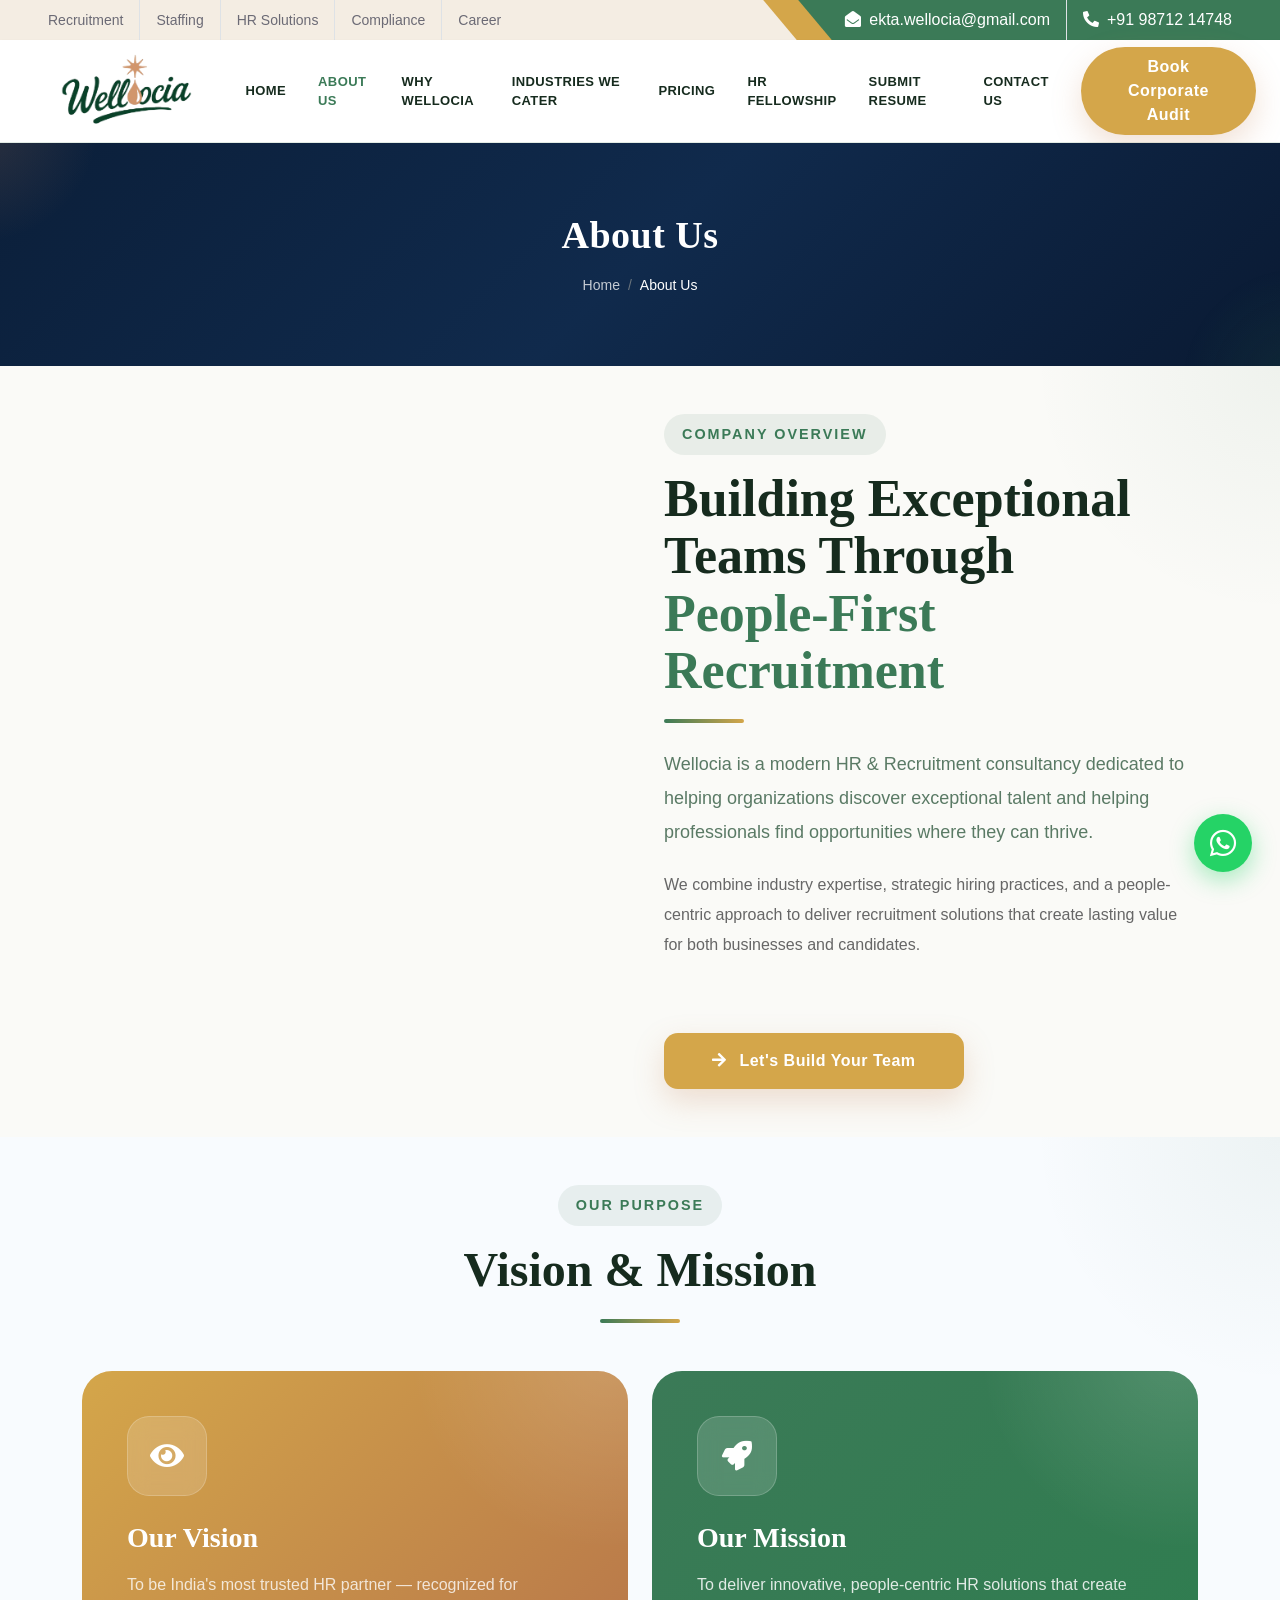
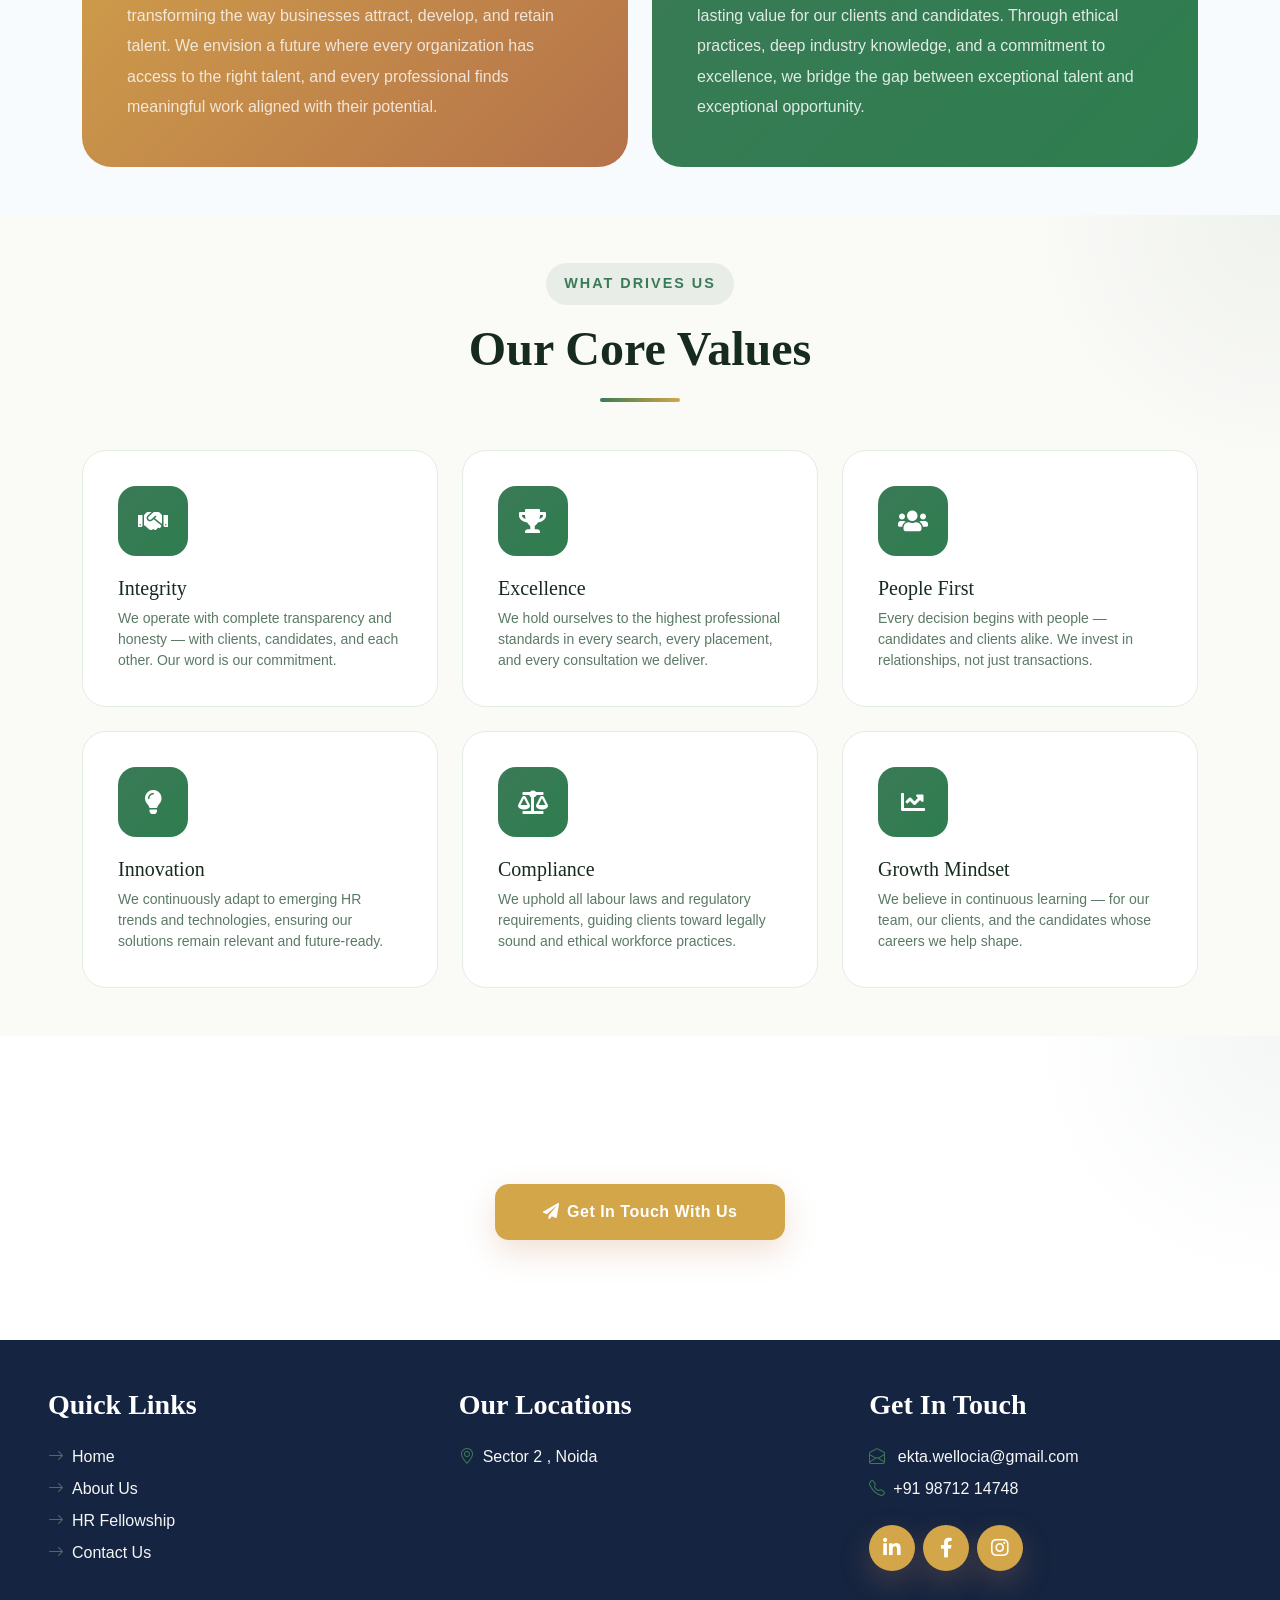
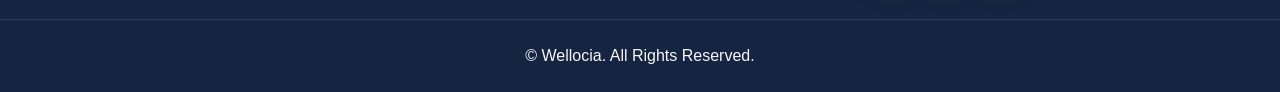
==== about.html @ fbbea0d1 "Update about.html" ====
<!DOCTYPE html>
<html lang="en">

<head>
    <meta charset="utf-8">
    <title>Wellocia | HR & Recruitment Solutions</title>
    <meta content="width=device-width, initial-scale=1.0" name="viewport">
    <meta name="keywords"
        content="HR Consultancy, Recruitment Services, Staffing Solutions, Placement Agency, Corporate HR Services, Noida HR Consultancy">
    <meta name="description"
        content="Wellocia provides professional HR solutions, recruitment services, staffing, workforce management, labour law consultancy, compliance management, and corporate advisory services across multiple industries.">

    <link href="img/favicon.ico" rel="icon">
    <link rel="preconnect" href="https://fonts.googleapis.com">
    <link rel="preconnect" href="https://fonts.gstatic.com" crossorigin>
    <link
        href="https://fonts.googleapis.com/css2?family=Poppins:wght@400;500;600;700&family=Open+Sans:wght@400;600&display=swap"
        rel="stylesheet">
    <link href="https://cdnjs.cloudflare.com/ajax/libs/font-awesome/5.10.0/css/all.min.css" rel="stylesheet">
    <link href="https://cdn.jsdelivr.net/npm/bootstrap-icons@1.4.1/font/bootstrap-icons.css" rel="stylesheet">
    <link href="lib/owlcarousel/assets/owl.carousel.min.css" rel="stylesheet">
    <link href="css/bootstrap.min.css" rel="stylesheet">
    <link href="css/style.css" rel="stylesheet">
    <link rel="stylesheet" href="https://unpkg.com/aos@2.3.4/dist/aos.css">
    <link href="https://unpkg.com/aos@2.3.4/dist/aos.css" rel="stylesheet">

</head>

<body>

    <div class="loader"></div>
    <div class="scroll-progress"></div>

    <!-- Top Bar -->
    <div class="container-fluid bg-secondary ps-5 pe-0 d-none d-lg-block" data-aos="fade-down" data-aos-duration="900">
        <div class="row gx-0">
            <div class="col-md-6 text-center text-lg-start mb-2 mb-lg-0">
                <div class="d-inline-flex align-items-center">
                    <a class="text-body py-2 pe-3 border-end" href="#"><small>Recruitment</small></a>
                    <a class="text-body py-2 px-3 border-end" href="#"><small>Staffing</small></a>
                    <a class="text-body py-2 px-3 border-end" href="#"><small>HR Solutions</small></a>
                    <a class="text-body py-2 px-3 border-end" href="#"><small>Compliance</small></a>
                    <a class="text-body py-2 ps-3" href="#"><small>Career</small></a>
                </div>
            </div>
            <div class="col-md-6 text-center text-lg-end">
                <div class="position-relative d-inline-flex align-items-center bg-primary text-white top-shape px-5">
                    <div class="me-3 pe-3 border-end py-2">
                        <p class="m-0"><i class="fa fa-envelope-open me-2"></i>ekta.wellocia@gmail.com</p>
                    </div>
                    <div class="py-2">
                        <p class="m-0"><i class="fa fa-phone-alt me-2"></i>+91 98712 14748</p>
                    </div>
                </div>
            </div>
        </div>
    </div>

    <!-- Navbar -->
    <!-- Navbar -->
    <nav class="navbar navbar-expand-lg navbar-light bg-white shadow-sm px-4 py-2" data-aos="fade-down"
        data-aos-duration="900">

        <a href="index.html" class="navbar-brand d-flex align-items-center">
            <img src="img/logo.png" alt="Music Riyaz Logo" class="logo-img-nav">
        </a>

        <button class="navbar-toggler" type="button" data-bs-toggle="collapse" data-bs-target="#navbarCollapse">
            <span class="navbar-toggler-icon"></span>
        </button>

       <div class="collapse navbar-collapse" id="navbarCollapse">
    <div class="navbar-nav ms-auto align-items-lg-center">

        <a href="index.html" class="nav-item nav-link">Home</a>

        <a href="about.html" class="nav-item nav-link active">About Us</a>

        <a href="#why-wellocia" class="nav-item nav-link">Why Wellocia</a>

        <a href="#industries" class="nav-item nav-link">Industries We Cater</a>

        <a href="pricing.html" class="nav-item nav-link">Pricing</a>

        <a href="hrfellowship.html" class="nav-item nav-link">HR Fellowship</a>

        <a href="submit-resume.html" class="nav-item nav-link">Submit Resume</a>

        <a href="contact.html" class="nav-item nav-link">Contact Us</a>

        <a href="contact.html"
           class="btn btn-primary rounded-pill ms-lg-3 px-4 py-2">
            Book Corporate Audit
        </a>

    </div>
</div>

    </nav>
    
     <!-- BODYYYYYY --> 
<!-- Page Header -->
    <div class="page-header text-center">
        <h1>About Us</h1>
        <nav aria-label="breadcrumb" class="mt-3">
            <ol class="breadcrumb justify-content-center mb-0">
                <li class="breadcrumb-item"><a href="index.html">Home</a></li>
                <li class="breadcrumb-item active">About Us</li>
            </ol>
        </nav>
    </div>

    <section class="py-5">
    <div class="container">

        <div class="row align-items-center g-5">

            <!-- VIDEO -->
            <div class="col-lg-6 reveal-left">

                <div class="overview-video">
                    <iframe
                        src="https://www.youtube.com/embed/etEkEpW2C5A?rel=0"
                        title="Wellocia Video"
                        allowfullscreen>
                    </iframe>
                </div>

            </div>

            <!-- CONTENT -->
            <div class="col-lg-6 reveal-right">

                <p class="section-eyebrow">
                    Company Overview
                </p>

                <h2 class="overview-title">
                    Building Exceptional Teams Through
                    <span>People-First Recruitment</span>
                </h2>

                <div class="divider mb-4"></div>

                <p class="overview-lead">
                    Wellocia is a modern HR & Recruitment consultancy dedicated to helping organizations discover exceptional talent and helping professionals find opportunities where they can thrive.
                </p>

                <p class="overview-text">
                    We combine industry expertise, strategic hiring practices, and a people-centric approach to deliver recruitment solutions that create lasting value for both businesses and candidates.
                </p>

                <div class="overview-features mt-4">
                    <!-- Features -->
                </div>

                <div class="mt-5">
                    <a href="contact.html" class="btn btn-primary px-5 py-3">
                        <i class="fas fa-arrow-right me-2"></i>
                        Let's Build Your Team
                    </a>
                </div>

            </div>

        </div>

    </div>
</section>
    <!-- ═══════════════════════════════════════════
         2. VISION & MISSION
    ════════════════════════════════════════════ -->
    <section class="py-5" style="background: #f8fbfe;">
        <div class="container">
            <div class="text-center mb-5 reveal-up">
                <p class="section-eyebrow">Our Purpose</p>
                <h2 class="section-title display-6" style="color: var(--dark);">Vision & Mission</h2>
                <div class="divider mx-auto mt-3"></div>
            </div>
            <div class="row g-4">
                <div class="col-md-6 reveal-left">
                    <div class="vm-card vision">
                        <div class="vm-icon"><i class="fas fa-eye"></i></div>
                        <h3>Our Vision</h3>
                        <p class="mt-3 mb-0" style="opacity: .85; line-height: 1.9;">
                            To be India's most trusted HR partner — recognized for transforming the way businesses attract, develop, and retain talent. We envision a future where every organization has access to the right talent, and every professional finds meaningful work aligned with their potential.
                        </p>
                    </div>
                </div>
                <div class="col-md-6 reveal-right">
                    <div class="vm-card mission">
                        <div class="vm-icon"><i class="fas fa-rocket"></i></div>
                        <h3>Our Mission</h3>
                        <p class="mt-3 mb-0" style="opacity: .92; line-height: 1.9;">
                            To deliver innovative, people-centric HR solutions that create lasting value for our clients and candidates. Through ethical practices, deep industry knowledge, and a commitment to excellence, we bridge the gap between exceptional talent and exceptional opportunity.
                        </p>
                    </div>
                </div>
            </div>
        </div>
    </section>

    

    <!-- ═══════════════════════════════════════════
         4. CORE VALUES
    ════════════════════════════════════════════ -->
    <section class="py-5">
        <div class="container">
            <div class="text-center mb-5 reveal-up">
                <p class="section-eyebrow">What Drives Us</p>
                <h2 class="section-title display-6" style="color: var(--dark);">Our Core Values</h2>
                <div class="divider mx-auto mt-3"></div>
            </div>
            <div class="row g-4">
                <div class="col-sm-6 col-lg-4">
                    <div class="value-card reveal-up">
                        <div class="value-icon"><i class="fas fa-handshake"></i></div>
                        <h5>Integrity</h5>
                        <p class="text-muted small mb-0">We operate with complete transparency and honesty — with clients, candidates, and each other. Our word is our commitment.</p>
                    </div>
                </div>
                <div class="col-sm-6 col-lg-4">
                    <div class="value-card reveal-up">
                        <div class="value-icon"><i class="fas fa-trophy"></i></div>
                        <h5>Excellence</h5>
                        <p class="text-muted small mb-0">We hold ourselves to the highest professional standards in every search, every placement, and every consultation we deliver.</p>
                    </div>
                </div>
                <div class="col-sm-6 col-lg-4">
                    <div class="value-card reveal-up">
                        <div class="value-icon"><i class="fas fa-users"></i></div>
                        <h5>People First</h5>
                        <p class="text-muted small mb-0">Every decision begins with people — candidates and clients alike. We invest in relationships, not just transactions.</p>
                    </div>
                </div>
                <div class="col-sm-6 col-lg-4">
                    <div class="value-card reveal-up">
                        <div class="value-icon"><i class="fas fa-lightbulb"></i></div>
                        <h5>Innovation</h5>
                        <p class="text-muted small mb-0">We continuously adapt to emerging HR trends and technologies, ensuring our solutions remain relevant and future-ready.</p>
                    </div>
                </div>
                <div class="col-sm-6 col-lg-4">
                    <div class="value-card reveal-up">
                        <div class="value-icon"><i class="fas fa-balance-scale"></i></div>
                        <h5>Compliance</h5>
                        <p class="text-muted small mb-0">We uphold all labour laws and regulatory requirements, guiding clients toward legally sound and ethical workforce practices.</p>
                    </div>
                </div>
                <div class="col-sm-6 col-lg-4">
                    <div class="value-card reveal-up">
                        <div class="value-icon"><i class="fas fa-chart-line"></i></div>
                        <h5>Growth Mindset</h5>
                        <p class="text-muted small mb-0">We believe in continuous learning — for our team, our clients, and the candidates whose careers we help shape.</p>
                    </div>
                </div>
            </div>
        </div>
    </section>

    
            <!-- CTA -->
             <section>
            <div class="text-center mt-5">
                <a href="contact.html" class="btn btn-primary px-5 py-3 fw-semibold" style="font-size: 16px;">
                    <i class="fas fa-paper-plane me-2"></i>Get In Touch With Us
                </a>
            </div>
        </div>
    </section>

    <!-- Footer -->
    <div class="container-fluid bg-dark text-secondary p-5" id="contact" data-aos="fade-up" data-aos-duration="1000">
        <div class="row g-5">
            <div class="col-lg-4 col-md-6" data-aos="fade-up" data-aos-duration="900" data-aos-delay="100">
                <h3 class="text-white mb-4">Quick Links</h3>
                <div class="d-flex flex-column justify-content-start">
                    <a class="text-secondary mb-2" href="index.html"><i class="bi bi-arrow-right text-primary me-2"></i>Home</a>
                    <a class="text-secondary mb-2" href="about.html"><i
                            class="bi bi-arrow-right text-primary me-2"></i>About Us</a>
                    <a class="text-secondary mb-2" href="hrfellowship.html"><i
                            class="bi bi-arrow-right text-primary me-2"></i>HR Fellowship</a>
                    <a class="text-secondary" href="contact.html"><i class="bi bi-arrow-right text-primary me-2"></i>Contact
                        Us</a>
                </div>
            </div>
            <div class="col-lg-4 col-md-6" data-aos="fade-up" data-aos-duration="900" data-aos-delay="200">
                <h3 class="text-white mb-4">Our Locations</h3>
                <p class="mb-3"><i class="bi bi-geo-alt text-primary me-2"></i>Sector 2 , Noida</p>
                
            </div>
            <div class="col-lg-4 col-md-6" data-aos="fade-up" data-aos-duration="900" data-aos-delay="300">
                <h3 class="text-white mb-4">Get In Touch</h3>
                <p class="mb-2">
                    <i class="bi bi-envelope-open text-primary me-2"></i>
                    <a href="mailto:ekta.wellocia@gmail.com" class="text-secondary">ekta.wellocia@gmail.com</a>
                </p>
                <p class="mb-3"><i class="bi bi-telephone text-primary me-2"></i>+91 98712 14748</p>
                <div class="d-flex mt-4">
                    <a class="btn btn-lg btn-primary btn-lg-square rounded-circle me-2" href="#"><i
                            class="fab fa-linkedin-in fw-normal"></i></a>
                    <a class="btn btn-lg btn-primary btn-lg-square rounded-circle me-2" href="#"><i
                            class="fab fa-facebook-f fw-normal"></i></a>
                    <a class="btn btn-lg btn-primary btn-lg-square rounded-circle" href="#"><i
                            class="fab fa-instagram fw-normal"></i></a>
                </div>
            </div>
        </div>
    </div>

    <!-- Copyright -->
    <div class="container-fluid bg-dark text-secondary text-center border-top py-4 px-5"
        style="border-color: rgba(256, 256, 256, .1) !important;" data-aos="fade-up" data-aos-duration="900">
        <p class="m-0">&copy; Wellocia. All Rights Reserved.</p>
    </div>



    <!-- WhatsApp Float -->
    <a href="https://wa.me/919871214748" class="whatsapp-float" target="_blank">
        <i class="fab fa-whatsapp"></i>
    </a>

    <!-- Scripts -->
    <script src="https://code.jquery.com/jquery-3.4.1.min.js"></script>
    <script src="https://cdn.jsdelivr.net/npm/bootstrap@5.0.0/dist/js/bootstrap.bundle.min.js"></script>
    <script src="lib/easing/easing.min.js"></script>
    <script src="lib/waypoints/waypoints.min.js"></script>
    <script src="lib/owlcarousel/owl.carousel.min.js"></script>
    <script src="https://unpkg.com/aos@2.3.4/dist/aos.js"></script>
    <script src="https://unpkg.com/aos@2.3.4/dist/aos.js"></script>

   <script>
const reveals = document.querySelectorAll(
'.reveal-up,.reveal-left,.reveal-right'
);

const observer = new IntersectionObserver(entries=>{
    entries.forEach(entry=>{
        if(entry.isIntersecting){
            entry.target.classList.add('reveal-show');
        }
    });
},{threshold:.15});

reveals.forEach(el=>observer.observe(el));
</script>

    <script src="js/main.js"></script>

</body>

</html>
---- css/style.css ----
/********** Welloscia Template CSS **********/
/********** Brand extracted from logo:
    Primary Green  : #1E5E38  (deep forest green)
    Accent Gold    : #C9865A  (warm sandy gold / oil drop)
    Light          : #FAFAF7  (warm off-white)
    Dark           : #162B1E  (near-black green)
    Mid Green      : #2E7D4F  (hover / interactive)
    Cream          : #F4EDE3  (warm cream for sections)
**********/

:root {
    --primary: #1E5E38;
    --primary-hover: #2E7D4F;
    --accent: #C9865A;
    --accent-hover: #B5724A;
    --secondary: #F4EDE3;
    --light: #FAFAF7;
    --dark: #162B1E;
    --muted: #5A7A65;
    --border: #D6E4DA;
    --soft: #f7f4ef;
    /* warm white background */
    --text: #1c1c1c;
}

/* ── Typography ── */
@import url('https://fonts.googleapis.com/css2?family=Playfair+Display:wght@400;600;700&family=Lato:wght@300;400;600;700&display=swap');

body {
    font-family: 'Lato', sans-serif;
    color: var(--dark);
    background-color: var(--light);
}

h1,
h2,
h3,
h4,
h5,
h6 {
    font-family: 'Playfair Display', serif;
    color: var(--dark);
}

h1,
h2,
.font-weight-bold {
    font-weight: 700 !important;
}

h3,
h4,
.font-weight-semi-bold {
    font-weight: 600 !important;
}

h5,
h6,
.font-weight-medium {
    font-weight: 400 !important;
}

/* ── Spacing ── */
.pt-6 {
    padding-top: 90px;
}

.pb-6 {
    padding-bottom: 90px;
}

.py-6 {
    padding-top: 90px;
    padding-bottom: 90px;
}

/* ── Buttons ── */
.btn {
    font-family: 'Lato', sans-serif;
    font-weight: 600;
    letter-spacing: 0.5px;
    border-radius: 50px;
    transition: all 0.35s ease;
}

.btn:hover {
    transform: translateY(-3px);
    box-shadow: 0 8px 24px rgba(30, 94, 56, 0.2);
}

.btn-primary {
    background-color: var(--primary);
    border-color: var(--primary);
    color: #FFFFFF;
}

.btn-primary:hover,
.btn-primary:focus {
    background-color: var(--primary-hover);
    border-color: var(--primary-hover);
    color: #FFFFFF;
}

.btn-accent {
    background-color: var(--accent);
    border-color: var(--accent);
    color: #FFFFFF;
}

.btn-accent:hover,
.btn-accent:focus {
    background-color: var(--accent-hover);
    border-color: var(--accent-hover);
    color: #FFFFFF;
}

.btn-outline-primary {
    border-color: var(--primary);
    color: var(--primary);
}

.btn-outline-primary:hover {
    background-color: var(--primary);
    color: #FFFFFF;
}

.btn-square {
    width: 36px;
    height: 36px;
}

.btn-sm-square {
    width: 28px;
    height: 28px;
}

.btn-lg-square {
    width: 46px;
    height: 46px;
}

.btn-square,
.btn-sm-square,
.btn-lg-square {
    padding-left: 0;
    padding-right: 0;
    text-align: center;
    border-radius: 50%;
}

/* ── Back to Top ── */


/* ── Navbar ── */
.navbar {
    background-color: var(--light);
    border-bottom: 1px solid var(--border);
    transition: all 0.4s ease;
}

.navbar-light .navbar-nav .nav-link {
    font-family: 'Lato', sans-serif;
    padding: 30px 16px;
    font-size: 15px;
    font-weight: 600;
    text-transform: uppercase;
    letter-spacing: 1px;
    color: var(--dark);
    outline: none;
    transition: color 0.3s ease;
}

.sticky-top.navbar-light .navbar-nav .nav-link {
    padding: 18px 16px;
}

.navbar-light .navbar-nav .nav-link:hover,
.navbar-light .navbar-nav .nav-link.active {
    color: var(--primary);
}

.navbar-light .navbar-brand img {
    max-height: 52px;
    transition: opacity 0.3s ease;
}

@media (max-width: 991.98px) {
    .navbar-light .navbar-nav .nav-link {
        padding: 10px 0;
        border-bottom: 1px solid var(--border);
    }
}

/* ── Hero / Carousel ── */
.carousel-caption {
    top: 0;
    left: 0;
    right: 0;
    bottom: 0;
    background: linear-gradient(135deg,
            rgba(22, 43, 30, 0.78) 0%,
            rgba(30, 94, 56, 0.55) 100%);
    z-index: 1;
    display: flex;
    flex-direction: column;
    align-items: flex-start;
    justify-content: center;
    padding: 0 8%;
}

.carousel-caption h5 {
    color: var(--accent);
    text-transform: uppercase;
    letter-spacing: 3px;
    font-size: 14px;
    font-family: 'Lato', sans-serif;
    font-weight: 600;
    margin-bottom: 12px;
}

.carousel-caption h1 {
    color: #FFFFFF;
    font-family: 'Playfair Display', serif;
    font-size: 52px;
    line-height: 1.15;
}

@media (max-width: 576px) {
    .carousel-caption h5 {
        font-size: 11px;
    }

    .carousel-caption h1 {
        font-size: 28px;
    }
}

.carousel-control-prev,
.carousel-control-next {
    width: 8%;
}

.carousel-control-prev-icon,
.carousel-control-next-icon {
    width: 2.5rem;
    height: 2.5rem;
    background-color: rgba(30, 94, 56, 0.6);
    border-radius: 50%;
    padding: 6px;
}

/* ── Top shape / Accent Bar ── */
.top-shape::before {
    position: absolute;
    content: "";
    width: 35px;
    height: 100%;
    top: 0;
    left: -17px;
    background: var(--accent);
    transform: skew(40deg);
}

/* ── Section Labels ── */
.section-label {
    display: inline-block;
    font-family: 'Lato', sans-serif;
    font-size: 13px;
    font-weight: 700;
    letter-spacing: 3px;
    text-transform: uppercase;
    color: var(--accent);
    margin-bottom: 10px;
}

/* =========================
   SERVICE CARDS (FINAL PREMIUM VERSION)
========================= */

.service-item {
    position: relative;
    overflow: hidden;
    height: 360px;
    display: flex;
    flex-direction: column;
    align-items: center;
    justify-content: center;

    background-color: var(--light);
    border: 1px solid var(--border);
    border-radius: 18px;

    transition: all 0.4s ease;
    transform: translateZ(0);
}

/* smooth lift hover */
.service-item:hover {
    transform: translateY(-14px) scale(1.02);
    box-shadow: 0 25px 60px rgba(30, 94, 56, 0.18);
    border-color: rgba(30, 94, 56, 0.25);
}

/* soft glow (top-left premium light) */
.service-item::before {
    content: "";
    position: absolute;
    top: -80px;
    left: -80px;
    width: 180px;
    height: 180px;

    background: radial-gradient(circle,
            rgba(30, 94, 56, 0.18),
            transparent 70%);

    opacity: 0;
    transition: all 0.4s ease;
}

/* bottom premium wave */
.service-item::after {
    content: "";
    position: absolute;
    bottom: -60px;
    left: 0;
    width: 100%;
    height: 80px;

    background: linear-gradient(135deg,
            rgba(30, 94, 56, 0.08),
            rgba(201, 134, 90, 0.06));

    transform: translateY(40px);
    transition: all 0.4s ease;
}

/* activate effects on hover */
.service-item:hover::before {
    opacity: 1;
    transform: scale(1.2);
}

.service-item:hover::after {
    transform: translateY(0);
}

/* icon styling (your centered design preserved) */
.service-item .bg-primary {
    box-shadow: 0 12px 28px rgba(30, 94, 56, 0.25);
    transition: all 0.3s ease;
}

.service-item:hover .bg-primary {
    transform: scale(1.1) rotate(-6deg);
}

/* text styling */
.service-item h3 {
    font-size: 20px;
    font-weight: 700;
    color: var(--dark);
    margin-bottom: 10px;
}

.service-item p {
    font-size: 14.5px;
    color: var(--muted);
    line-height: 1.6;
    transition: 0.3s ease;
}

/* paragraph micro interaction */
.service-item:hover p {
    transform: translateY(-2px);
}

/* keep content above effects */
.service-item * {
    position: relative;
    z-index: 2;
}

/* =========================
   INDUSTRY CARDS (UNCHANGED BUT CLEANED)
========================= */

#industries .card {
    border: 1px solid var(--border);
    border-radius: 14px;
    background: var(--light);
    transition: 0.4s ease;
}

#industries .card:hover {
    transform: translateY(-10px);
    box-shadow: 0 16px 40px rgba(30, 94, 56, 0.12);
    border-color: var(--primary);
}

/* ── Team ── */
.team-item img {
    transform: scale(1.15);
    margin-left: -30px;
    transition: 0.5s;
    border-radius: 12px;
}

.team-item:hover img {
    margin-left: 0;
}

.team-item .team-text {
    left: -100%;
    background-color: var(--primary);
    transition: 0.5s;
}

.team-item .team-text::after {
    position: absolute;
    content: "";
    width: 0;
    height: 0;
    top: 50%;
    right: -60px;
    margin-top: -30px;
    border: 30px solid;
    border-color: transparent transparent transparent var(--primary);
}

.team-item:hover .team-text {
    left: 0;
}

/* ── Blog Cards ── */
.blog-item img {
    transition: 0.5s;
    border-radius: 12px 12px 0 0;
}

.blog-item:hover img {
    transform: scale(1.05);
}

.blog-item {
    border: 1px solid var(--border);
    border-radius: 14px;
    overflow: hidden;
    background: var(--light);
    transition: box-shadow 0.3s ease;
}

.blog-item:hover {
    box-shadow: 0 12px 32px rgba(30, 94, 56, 0.12);
}

/* ── Section Backgrounds ── */
.bg-primary {
    background-color: var(--primary) !important;
}

.bg-secondary {
    background-color: var(--secondary) !important;
}

.bg-accent {
    background-color: var(--accent) !important;
}

.bg-cream {
    background-color: var(--secondary) !important;
}

.text-primary {
    color: var(--primary) !important;
}

.text-accent {
    color: var(--accent) !important;
}

.text-muted {
    color: var(--muted) !important;
}

/* ── Dividers & Borders ── */
.border-primary {
    border-color: var(--primary) !important;
}

.border-accent {
    border-color: var(--accent) !important;
}

hr {
    border-color: var(--border);
    opacity: 1;
}

/* ── Cards (generic) ── */
.card {
    border: 1px solid var(--border);
    border-radius: 14px;
    background: var(--light);
}

.card-header {
    background-color: var(--secondary);
    border-bottom: 1px solid var(--border);
    font-family: 'Playfair Display', serif;
    color: var(--primary);
}

/* ── Badges ── */
.badge-primary {
    background-color: var(--primary);
    color: #fff;
    border-radius: 50px;
    padding: 5px 14px;
    font-family: 'Lato', sans-serif;
    font-size: 12px;
    font-weight: 600;
    letter-spacing: 0.5px;
}

.badge-accent {
    background-color: var(--accent);
    color: #fff;
    border-radius: 50px;
    padding: 5px 14px;
    font-family: 'Lato', sans-serif;
    font-size: 12px;
    font-weight: 600;
}

/* ── WhatsApp Float Button ── */
.whatsapp-float {
    position: fixed !important;
    width: 58px;
    height: 58px;
    bottom: 28px;
    right: 28px;
    background-color: #25D366 !important;
    color: #ffffff !important;
    border-radius: 50%;
    text-align: center;
    font-size: 30px;
    display: flex !important;
    align-items: center;
    justify-content: center;
    text-decoration: none !important;
    box-shadow: 0 8px 24px rgba(37, 211, 102, 0.4);
    z-index: 999999 !important;
    transition: all 0.3s ease;
    animation: pulse 2.4s infinite;
}

.whatsapp-float:hover {
    transform: scale(1.1);
    background-color: #1ebe5d !important;
    color: #ffffff !important;
    box-shadow: 0 12px 32px rgba(37, 211, 102, 0.5);
}

/* ── Loader ── */
.loader {
    position: fixed;
    top: 0;
    left: 0;
    width: 100%;
    height: 100%;
    background: var(--light);
    z-index: 999999;
    display: flex;
    align-items: center;
    justify-content: center;
    transition: opacity 0.5s ease, visibility 0.5s ease;
}

.loader.hidden {
    opacity: 0;
    visibility: hidden;
}

.loader-dot {
    width: 12px;
    height: 12px;
    margin: 0 5px;
    background-color: var(--primary);
    border-radius: 50%;
    animation: loaderBounce 0.9s infinite alternate;
}

.loader-dot:nth-child(2) {
    background-color: var(--accent);
    animation-delay: 0.3s;
}

.loader-dot:nth-child(3) {
    animation-delay: 0.6s;
}

@keyframes loaderBounce {
    from {
        transform: translateY(0);
        opacity: 0.6;
    }

    to {
        transform: translateY(-16px);
        opacity: 1;
    }
}

/* ── Scroll Progress Bar ── */
.scroll-progress {
    position: fixed;
    top: 0;
    left: 0;
    width: 0%;
    height: 3px;
    background: linear-gradient(90deg, var(--primary), var(--accent));
    z-index: 99999;
    transition: width 0.1s ease;
}

/* ── Animations ── */
@keyframes pulse {
    0% {
        transform: scale(1);
    }

    50% {
        transform: scale(1.07);
    }

    100% {
        transform: scale(1);
    }
}

/* ── Smooth Scroll ── */
html {
    scroll-behavior: smooth;
}

/* ── Testimonial / Quote ── */
.testimonial-item {
    background: var(--light);
    border-left: 4px solid var(--accent);
    border-radius: 0 12px 12px 0;
    padding: 24px 28px;
    position: relative;
}

.testimonial-item::before {
    content: '\201C';
    font-family: 'Playfair Display', serif;
    font-size: 80px;
    color: var(--accent);
    opacity: 0.25;
    position: absolute;
    top: -10px;
    left: 16px;
    line-height: 1;
}

/* ── Input / Form ── */
.form-control {
    border: 1px solid var(--border);
    border-radius: 8px;
    font-family: 'Lato', sans-serif;
    color: var(--dark);
    background: var(--light);
    padding: 10px 16px;
    transition: border-color 0.3s ease, box-shadow 0.3s ease;
}

.form-control:focus {
    border-color: var(--primary);
    box-shadow: 0 0 0 3px rgba(30, 94, 56, 0.12);
    outline: none;
}

/* ── Footer ── */
footer {
    background-color: var(--dark);
    color: rgba(255, 255, 255, 0.75);
    font-family: 'Lato', sans-serif;
}

footer h5,
footer h6 {
    color: #FFFFFF;
    font-family: 'Lato', sans-serif;
    font-weight: 600;
    letter-spacing: 1px;
    text-transform: uppercase;
    font-size: 13px;
}

footer a {
    color: rgba(255, 255, 255, 0.65);
    text-decoration: none;
    transition: color 0.3s ease;
}

footer a:hover {
    color: var(--accent);
}

footer .footer-brand-accent {
    color: var(--accent);
}

footer hr {
    border-color: rgba(255, 255, 255, 0.12);
}


/* ── Video + Form Section ── */
/* =========================
   SECTION BACKGROUND
========================= */
.video-form-section {
    background: linear-gradient(180deg, #ffffff 0%, var(--soft) 100%);
    padding: 90px 0;
    font-family: 'Poppins', sans-serif;
}

/* =========================
   TITLE STYLE
========================= */
.section-title h2 {
    font-size: 48px;
    font-weight: 700;
    color: var(--primary);
    position: relative;
    display: inline-block;
}

.section-title h2 span {
    color: var(--accent);
}

.section-title h2::after {
    content: "";
    width: 70px;
    height: 3px;
    background: var(--accent);
    display: block;
    margin: 10px auto 0;
    border-radius: 10px;
}

/* =========================
   CARD STYLE (VIDEO + FORM)
========================= */
/* Section background */
.about-premium {
    padding: 90px 0;
    background: linear-gradient(135deg, #f8f9ff, #f1f5ff);
}

/* Header */
.section-header {
    text-align: center;
    margin-bottom: 50px;
}

.section-header h2 {
    font-size: 38px;
    font-weight: 700;
}

.section-header h2 span {
    color: #0d6efd;
}

.section-header p {
    color: #666;
    margin-top: 8px;
}

/* Grid */
.about-grid {
    display: grid;
    grid-template-columns: 1fr 1fr;
    gap: 30px;
}

/* Cards */
.about-card {
    background: white;
    border-radius: 18px;
    padding: 25px;
    box-shadow: 0 10px 30px rgba(0, 0, 0, 0.08);
    transition: 0.3s ease;
}

.about-card:hover {
    transform: translateY(-6px);
    box-shadow: 0 15px 40px rgba(0, 0, 0, 0.12);
}

/* Video */
.video-frame {
    border-radius: 14px;
    overflow: hidden;
    aspect-ratio: 16/9;
}

.video-frame iframe {
    width: 100%;
    height: 100%;
    border: none;
}

/* Footer text */
.card-footer {
    margin-top: 15px;
}

/* Form */
.form-card h3 {
    margin-bottom: 5px;
}

.form-card p {
    color: #666;
    margin-bottom: 20px;
}

/* Floating input */
.input-group {
    position: relative;
    margin-bottom: 18px;
}

.input-group input,
.input-group textarea {
    width: 100%;
    padding: 14px;
    border: 1px solid #ddd;
    border-radius: 10px;
    outline: none;
    font-size: 14px;
    background: transparent;
}

.input-group textarea {
    min-height: 100px;
    resize: none;
}

/* Floating label effect */
.input-group label {
    position: absolute;
    left: 12px;
    top: 14px;
    color: #888;
    font-size: 14px;
    transition: 0.2s ease;
    pointer-events: none;
    background: white;
    padding: 0 6px;
}

.input-group input:focus+label,
.input-group textarea:focus+label,
.input-group input:valid+label,
.input-group textarea:valid+label {
    top: -10px;
    font-size: 12px;
    color: #0d6efd;
}

/* Button */
.form-card button {
    width: 100%;
    padding: 14px;
    background: #0d6efd;
    color: white;
    border: none;
    border-radius: 12px;
    font-weight: 600;
    cursor: pointer;
    transition: 0.3s;
}

.form-card button:hover {
    background: #0b5ed7;
    transform: scale(1.02);
}

/* Navbar alignment fix */
.navbar {
    display: flex;
    align-items: center;
}

/* Brand (logo container) */
.navbar-brand {
    display: flex;
    align-items: center;
    padding: 0;
}

/* Logo fix */


/* Optional spacing improvement */
.navbar-nav .nav-link {
    font-weight: 500;
    margin: 0 6px;
}

/* Better vertical alignment for collapse */
.navbar-collapse {
    align-items: center;
}


.navbar {
    padding-top: 5px;
    padding-bottom: 5px;
}

.navbar-nav .nav-link {
    font-size: 17px;
}

.logo-img-nav {
    height: 120px !important;
    width: auto !important;
    max-height: none !important;
    max-width: none !important;
    display: block;
}

/* =========================
   SECTION BASE
========================= */
.video-form-section {
    background: linear-gradient(135deg, #f7f9fc, #eef3f9);
    padding: 90px 0;
    font-family: 'Poppins', sans-serif;
}

.video-form-section .card-box {
    background: #ffffff;
    border-radius: 18px;
    padding: 25px;
    box-shadow: 0 10px 30px rgba(0, 0, 0, 0.06);
    transition: all 0.3s ease;
    height: 100%;
}

.video-form-section .card-box:hover {
    transform: translateY(-5px);
    box-shadow: 0 18px 45px rgba(0, 0, 0, 0.1);
}

/* =========================
   VIDEO SECTION
========================= */
.video-wrapper {
    position: relative;
    width: 100%;
    padding-top: 56.25%;
    /* 16:9 ratio */
    border-radius: 14px;
    overflow: hidden;
    background: #000;
}

.video-wrapper iframe {
    position: absolute;
    top: 0;
    left: 0;
    width: 100%;
    height: 100%;
    border: none;
}

.info-below {
    margin-top: 18px;
    text-align: center;
}

.info-below h5 {
    font-size: 18px;
    font-weight: 600;
    color: #1d3557;
    margin-bottom: 6px;
}

.info-below p {
    font-size: 14px;
    color: #6c757d;
}

/* =========================
   PREMIUM WELLocia FORM
========================= */

.form-box {
    display: flex;
    flex-direction: column;
    height: 100%;

    background: rgba(255, 255, 255, 0.78);
    backdrop-filter: blur(14px);
    -webkit-backdrop-filter: blur(14px);

    border: 1px solid rgba(255, 255, 255, 0.4);
    border-radius: 24px;

    padding: 32px;

    box-shadow:
        0 20px 50px rgba(0, 0, 0, 0.08);
}

.form-box h4 {
    font-size: 28px;
    font-weight: 700;
    color: #12344d;
    margin-bottom: 8px;
}

.form-box p {
    color: #64748b;
    font-size: 15px;
    margin-bottom: 25px;
}

.form-box form {
    display: flex;
    flex-direction: column;
    flex: 1;
    gap: 16px;
}

/* Inputs */

.form-box input,
.form-box textarea {
    width: 100%;

    padding: 15px 18px;

    background: rgba(255, 255, 255, 0.65);

    border: 1px solid rgba(37, 211, 102, 0.15);

    border-radius: 14px;

    font-size: 15px;

    transition: all .3s ease;

    outline: none;
}

.form-box textarea {
    min-height: 130px;
    resize: none;
    flex: 1;
}

/* Hover */

.form-box input:hover,
.form-box textarea:hover {
    border-color: rgba(37, 211, 102, .35);
}

/* Focus */

.form-box input:focus,
.form-box textarea:focus {
    border-color: var(--primary);

    background: #fff;

    box-shadow:
        0 0 0 4px rgba(37, 211, 102, .12);
}

/* Placeholder */

.form-box input::placeholder,
.form-box textarea::placeholder {
    color: #94a3b8;
}

/* Button */

.form-box button {
    margin-top: auto;

    height: 54px;

    border: none;

    border-radius: 14px;

    background: linear-gradient(135deg,
            var(--primary),
            var(--primary));

    color: #fff;

    font-size: 15px;
    font-weight: 600;

    cursor: pointer;

    transition: all .35s ease;

    box-shadow:
        0 10px 25px rgba(37, 211, 102, .25);
}

.form-box button:hover {
    transform: translateY(-3px);

    box-shadow:
        0 18px 35px rgba(37, 211, 102, .35);
}

/* Small top accent */

.form-box::before {
    content: "";

    width: 60px;
    height: 5px;

    background: var(--primary);

    border-radius: 20px;

    display: block;

    margin-bottom: 18px;
}

.form-box {
    position: relative;
    overflow: hidden;
}

.form-box::after {
    content: "";
    position: absolute;

    width: 250px;
    height: 250px;

    background: rgba(37, 211, 102, .18);

    border-radius: 50%;

    top: -120px;
    right: -120px;

    filter: blur(60px);

    z-index: 0;
}

.form-box * {
    position: relative;
    z-index: 1;
}

.form-box input,
.form-box textarea {
    background: rgba(255, 255, 255, .92);

    border: none;

    border-left: 4px solid transparent;

    transition: all .35s ease;
}

.form-box input:focus,
.form-box textarea:focus {
    border-left: 4px solid var(--primary);

    transform: translateX(4px);
}

.form-box button {
    height: 58px;

    border-radius: 16px;

    letter-spacing: .5px;

    text-transform: uppercase;

    font-weight: 700;

    box-shadow:
        0 15px 35px rgba(37, 211, 102, .35);
}

.form-box button:hover {
    transform: translateY(-4px) scale(1.02);
}

/* ==========================
   INDUSTRY TICKER
========================== */
/* ===================================
   PREMIUM MOVING INDUSTRIES BAR
=================================== */

.industry-ticker {
    background: var(--accent);
    padding: 10px 15px;
    border-top: 1px solid rgba(22, 43, 30, 0.08);
    border-bottom: 1px solid rgba(22, 43, 30, 0.08);
}

.comparison-ticker {
    display: flex;
    justify-content: center;
    align-items: center;
    gap: 20px;
    flex-wrap: wrap;
}

.old-price {
    color: rgba(22,43,30,.70);
    font-size: 14px;
    font-weight: 600;
    text-decoration: line-through;
}

.vs-badge {
    background: var(--dark);
    color: #fff;
    padding: 6px 14px;
    border-radius: 30px;
    font-size: 12px;
    font-weight: 800;
    letter-spacing: 1px;
}

.new-price {
    background: #fff;
    color: var(--dark);
    padding: 6px 16px;
    border-radius: 30px;
    font-size: 16px;
    font-weight: 800;
    box-shadow: 0 4px 12px rgba(22,43,30,.12);
}

.section-subtitle {
    max-width: 700px;
    margin: 15px auto 0;
    color: #000204;
    font-size: 16px;
    padding: 5px;
}

.video-form-section {
    position: relative;
    padding: 100px 0;

    background:
        linear-gradient(rgba(245, 250, 247, 0.65),
            rgba(245, 250, 247, 0.65)),
        url("bg-image.jpg");

    background-size: cover;
    background-position: center;
    background-repeat: no-repeat;
    background-attachment: fixed;
}
.about-points {
    margin-top: 20px;
}

.point {
    background: #f8fafc;
    border: 1px solid #e5e7eb;
    padding: 12px 16px;
    border-radius: 12px;
    margin-bottom: 10px;
    font-weight: 500;
    color: #334155;
    transition: all .3s ease;
}

.point:hover {
    transform: translateX(6px);
    border-color: #25D366;
}


/* =========================
   RESPONSIVE FIX SYSTEM
========================= */

/* Large tablets */
@media (max-width: 1200px) {
    .carousel-caption h1 {
        font-size: 42px;
    }

    .section-title h2 {
        font-size: 40px;
    }
}

/* Tablets */
@media (max-width: 992px) {

    /* Navbar */
    .navbar-light .navbar-nav .nav-link {
        padding: 12px 0;
        font-size: 14px;
    }

    .logo-img-nav {
        height: 85px !important;
    }

    /* Hero */
    .carousel-caption {
        padding: 0 5%;
    }

    .carousel-caption h1 {
        font-size: 34px;
    }

    /* Grids → stack */
    .about-grid {
        grid-template-columns: 1fr;
    }

    /* Sections spacing */
    .video-form-section,
    .about-premium {
        padding: 70px 0;
    }

    /* Section title */
    .section-title h2 {
        font-size: 34px;
    }

    /* Service cards */
    .service-item {
        height: auto;
        padding: 30px 20px;
    }
}

/* Mobile */
@media (max-width: 768px) {

    body {
        font-size: 14px;
    }

    /* Navbar logo */
    .logo-img-nav {
        height: 65px !important;
    }

    /* Hero text */
    .carousel-caption h1 {
        font-size: 26px;
        line-height: 1.2;
    }

    .carousel-caption h5 {
        font-size: 10px;
        letter-spacing: 2px;
    }

    /* Section spacing */
    .py-6,
    .pt-6,
    .pb-6 {
        padding-top: 60px;
        padding-bottom: 60px;
    }

    /* Cards full width spacing */
    .about-card,
    .card-box,
    .form-box {
        padding: 20px;
    }

    /* Industry ticker */
    .ticker-track span {
        font-size: 13px;
        margin-right: 25px;
    }

    /* Buttons */
    .btn {
        padding: 10px 18px;
        font-size: 14px;
    }
}

/* Small mobile */
@media (max-width: 576px) {

    /* Hero */
    .carousel-caption h1 {
        font-size: 22px;
    }

    /* Section titles */
    .section-title h2 {
        font-size: 26px;
    }

    /* Form */
    .form-box h4 {
        font-size: 22px;
    }

    /* Navbar */
    .logo-img-nav {
        height: 55px !important;
    }

    /* Reduce padding further */
    .video-form-section,
    .about-premium {
        padding: 50px 0;
    }
}

/* =========================
   COMPACT PREMIUM NAVBAR
========================= */

.navbar {
    padding-top: 6px !important;
    padding-bottom: 6px !important;
    min-height: 64px;
}

/* Brand alignment fix */
.navbar-brand {
    padding: 0 !important;
    margin: 0;
    display: flex;
    align-items: center;
}

/* Logo tuning */
.logo-img-nav {
    height: 90px !important;
    /* reduced from 120px */
    width: auto !important;
    max-height: 90px !important;
}

/* Nav links compact */
.navbar-light .navbar-nav .nav-link {
    padding: 10px 10px !important;
    font-size: 13px;
    letter-spacing: 0.4px;
}

/* Remove extra vertical stretch in sticky mode */
.sticky-top.navbar-light .navbar-nav .nav-link {
    padding: 10px 12px !important;
}

/* Center alignment */
.navbar .container {
    align-items: center;
}

/* Mobile cleanup */
@media (max-width: 991px) {
    .navbar {
        padding-top: 8px !important;
        padding-bottom: 8px !important;
    }

    .logo-img-nav {
        height: 55px !important;
    }

    .navbar-light .navbar-nav .nav-link {
        padding: 10px 0 !important;
    }
}

/* =========================
   PREMIUM THANK YOU CARD
========================= */

.thank-you-card {
    position: relative;
    background: linear-gradient(145deg, #ffffff, #f7f7f3);
    border-radius: 22px;
    padding: 60px 40px;
    text-align: center;
    overflow: hidden;
    box-shadow:
        0 25px 60px rgba(0, 0, 0, 0.08),
        inset 0 1px 0 rgba(255, 255, 255, 0.6);
    backdrop-filter: blur(10px);
    transition: all .4s ease;
}

/* soft animated glow */
.thank-you-card::before {
    content: "";
    position: absolute;
    top: -120px;
    right: -120px;
    width: 260px;
    height: 260px;
    background: radial-gradient(circle, rgba(30, 94, 56, 0.12), transparent 70%);
    filter: blur(10px);
}

/* your existing accent circle upgraded */
.thank-you-card::after {
    content: "";
    position: absolute;
    width: 200px;
    height: 200px;
    background: radial-gradient(circle, rgba(201, 134, 90, 0.12), transparent 70%);
    border-radius: 50%;
    bottom: -100px;
    left: -80px;
}

/* =========================
   SUCCESS ICON (premium float)
========================= */

.success-icon {
    width: 92px;
    height: 92px;
    margin: 0 auto 25px;
    border-radius: 50%;
    background: linear-gradient(135deg, #1E5E38, #2d7a4b);
    display: flex;
    align-items: center;
    justify-content: center;
    color: #fff;
    font-size: 40px;
    box-shadow:
        0 18px 40px rgba(30, 94, 56, .35),
        inset 0 1px 0 rgba(255, 255, 255, 0.25);
    animation: floatIcon 4s ease-in-out infinite;
}

/* subtle floating animation */
@keyframes floatIcon {

    0%,
    100% {
        transform: translateY(0);
    }

    50% {
        transform: translateY(-6px);
    }
}

/* =========================
   TEXT STYLING
========================= */

.thank-you-card h3 {
    color: #162B1E;
    font-size: 34px;
    font-weight: 900;
    letter-spacing: -0.5px;
    margin-bottom: 12px;
}

.thank-you-card p {
    color: #5f5f5f;
    font-size: 16.5px;
    line-height: 1.9;
    max-width: 520px;
    margin: 0 auto 30px;
}

/* =========================
   BUTTON (premium CTA)
========================= */

.join-channel-btn {
    display: inline-flex;
    align-items: center;
    justify-content: center;
    gap: 10px;
    padding: 16px 36px;
    border-radius: 999px;
    text-decoration: none;
    background: linear-gradient(135deg, #1E5E38, #2d7a4b);
    color: #fff;
    font-weight: 800;
    font-size: 15px;
    letter-spacing: 0.3px;
    position: relative;
    overflow: hidden;
    box-shadow:
        0 18px 40px rgba(30, 94, 56, .25);
    transition: all .35s ease;
}

/* glossy overlay effect */
.join-channel-btn::before {
    content: "";
    position: absolute;
    top: 0;
    left: -100%;
    width: 100%;
    height: 100%;
    background: linear-gradient(120deg,
            transparent,
            rgba(255, 255, 255, 0.25),
            transparent);
    transition: 0.6s;
}

.join-channel-btn:hover::before {
    left: 100%;
}

.join-channel-btn:hover {
    transform: translateY(-5px) scale(1.02);
    box-shadow:
        0 25px 55px rgba(30, 94, 56, .35);
}

/* click feedback */
.join-channel-btn:active {
    transform: translateY(-2px) scale(0.98);
}

/*About us*/

/* ==========================================
   ABOUT HERO
========================================== */

/* ==========================================
   ABOUT PAGE (WELLOCIA PREMIUM SYSTEM)
========================================== */
@keyframes fadeUp {
    from {
        opacity: 0;
        transform: translateY(40px);
    }

    to {
        opacity: 1;
        transform: translateY(0);
    }
}

@keyframes softGlow {

    0%,
    100% {
        opacity: 0.6;
        transform: scale(1);
    }

    50% {
        opacity: 1;
        transform: scale(1.1);
    }
}

/* =========================
   PAGE HEADER (ULTRA PREMIUM)
========================= */

/* =========================
   PAGE HEADER (COMPACT NAVY)
========================= */

.page-header {
    position: relative;
    text-align: center;

    /* reduced height */
    padding: 70px 20px;

    background: linear-gradient(135deg,
            #0b1f3a 0%,
            #102a4c 50%,
            #0a1a33 100%);

    overflow: hidden;
}

/* soft glow (smaller + less aggressive) */
.page-header::before {
    content: "";
    position: absolute;
    top: -140px;
    left: -140px;
    width: 240px;
    height: 240px;
    background: radial-gradient(circle,
            rgba(201, 134, 90, 0.18),
            transparent 70%);
    animation: floatGlow 7s ease-in-out infinite;
}

.page-header::after {
    content: "";
    position: absolute;
    bottom: -140px;
    right: -140px;
    width: 240px;
    height: 240px;
    background: radial-gradient(circle,
            rgba(46, 125, 79, 0.15),
            transparent 70%);
    animation: floatGlow 8s ease-in-out infinite;
}

/* heading (smaller for balance) */
.page-header h1 {
    font-size: 38px;
    font-weight: 800;
    color: #ffffff;
    letter-spacing: 0.5px;
    margin-bottom: 8px;

    animation: fadeUp 0.8s ease forwards;
}

/* breadcrumb */
.page-header .breadcrumb {
    background: transparent;
    margin-top: 8px;
    font-size: 14px;
}

.page-header .breadcrumb-item,
.page-header .breadcrumb-item a {
    color: rgba(255, 255, 255, 0.75);
    font-weight: 500;
    transition: 0.3s;
}

.page-header .breadcrumb-item.active {
    color: #ffffff;
}

/* animations */
@keyframes fadeUp {
    from {
        opacity: 0;
        transform: translateY(14px);
    }

    to {
        opacity: 1;
        transform: translateY(0);
    }
}

@keyframes floatGlow {

    0%,
    100% {
        transform: translateY(0);
    }

    50% {
        transform: translateY(18px);
    }
}

/* mobile fix */
@media (max-width: 768px) {
    .page-header {
        padding: 55px 15px;
    }

    .page-header h1 {
        font-size: 28px;
    }
}

/* =========================
   COMPANY OVERVIEW (LUXURY CARD FEEL)
========================= */

/* ==========================================
   ABOUT PAGE PREMIUM GREEN THEME
========================================== */

/* SECTION SPACING */
section {
    position: relative;
    overflow: hidden;
    padding: 100px 0;
}

section:nth-child(odd) {
    background: #fff;
}

section:nth-child(even) {
    background: #FAFAF7;
}

/* FLOATING BACKGROUND SHAPES */

section::before {
    content: "";
    position: absolute;
    width: 500px;
    height: 500px;
    border-radius: 50%;

    background:
        radial-gradient(rgba(30, 94, 56, .05),
            transparent 70%);

    top: -250px;
    right: -250px;

    animation: floatBlob 12s ease-in-out infinite;
}

@keyframes floatBlob {

    0%,
    100% {
        transform: translateY(0);
    }

    50% {
        transform: translateY(40px);
    }
}

/* ==========================================
   SECTION TITLES
========================================== */

.section-eyebrow {
    display: inline-block;

    background: rgba(30, 94, 56, .08);

    color: var(--primary);

    padding: 10px 18px;

    border-radius: 50px;

    font-size: 13px;

    font-weight: 700;

    letter-spacing: 1px;

    text-transform: uppercase;

    margin-bottom: 15px;
}

.section-title {
    font-weight: 800;
    color: var(--dark);
}

.divider {
    width: 80px;
    height: 4px;

    border-radius: 50px;

    background:
        linear-gradient(90deg,
            var(--primary),
            var(--accent));
}

/* ==========================================
   COMPANY OVERVIEW
========================================== */

.overview-img {
    position: relative;

    overflow: hidden;

    border-radius: 30px;

    box-shadow:
        0 30px 80px rgba(30, 94, 56, .15);

    transition: .7s ease;
}

.overview-img::before {
    content: "";

    position: absolute;
    inset: 0;

    background:
        linear-gradient(180deg,
            transparent,
            rgba(22, 43, 30, .18));

    z-index: 2;
}

.overview-img img {
    width: 100%;
    height: 100%;
    object-fit: cover;

    transition: 1s ease;
}

.overview-img:hover {
    transform:
        translateY(-12px);
}

.overview-img:hover img {
    transform:
        scale(1.08);
}

/* INFO BOXES */

.info-box {
    background: #fff;

    border-radius: 18px;

    padding: 24px 18px;

    text-align: center;

    border: 1px solid var(--border);

    box-shadow:
        0 15px 40px rgba(0, 0, 0, .05);

    transition: .4s ease;

    height: 100%;
}

.info-box:hover {
    transform:
        translateY(-10px);

    border-color: var(--primary);

    box-shadow:
        0 25px 60px rgba(30, 94, 56, .12);
}

.info-box .icon {
    font-size: 28px;
    margin-bottom: 10px;
}

.info-box .label {
    margin: 0;
    color: var(--dark);
    font-weight: 600;
}

/* ==========================================
   VISION MISSION
========================================== */

.vm-card {
    background: #fff;

    border-radius: 30px;

    padding: 45px;

    border: 1px solid var(--border);

    position: relative;

    overflow: hidden;

    transition: .6s ease;

    height: 100%;
}

.vm-card::before {
    content: "";

    position: absolute;

    width: 400px;
    height: 400px;

    border-radius: 50%;

    top: -250px;
    right: -180px;

    background:
        radial-gradient(rgba(30, 94, 56, .08),
            transparent);

    transition: .6s ease;
}

.vm-card:hover {
    transform:
        translateY(-15px);

    box-shadow:
        0 35px 80px rgba(30, 94, 56, .12);
}

.vm-card:hover::before {
    transform: scale(1.4);
}

.vm-icon {
    width: 80px;
    height: 80px;

    border-radius: 22px;

    background:
        linear-gradient(135deg,
            var(--primary),
            var(--primary-hover));

    color: #fff;

    font-size: 30px;

    display: flex;
    align-items: center;
    justify-content: center;

    margin-bottom: 25px;

    animation: pulseGlow 4s infinite;
}

@keyframes pulseGlow {
    50% {
        transform: translateY(-5px);
    }
}

/* ==========================================
   DIRECTOR SECTION
========================================== */

.director-section {
    background:
        linear-gradient(180deg,
            #fff,
            #F8FBF9);
}

.director-section .bg-white {
    border: none;

    position: relative;

    overflow: hidden;

    box-shadow:
        0 35px 90px rgba(30, 94, 56, .10);
}

.director-section .bg-white::before {
    content: "";

    position: absolute;

    left: 0;
    top: 0;

    width: 6px;
    height: 100%;

    background:
        linear-gradient(var(--accent),
            var(--primary));
}

.director-photo {
    width: 150px;
    height: 150px;

    border-radius: 50%;

    object-fit: cover;

    border: 6px solid #fff;

    box-shadow:
        0 20px 50px rgba(30, 94, 56, .18);

    transition: .6s ease;
}

.director-photo:hover {
    transform:
        scale(1.08);
}

.quote-mark {
    position: absolute;

    top: -50px;
    left: -10px;

    font-size: 120px;

    color: var(--accent);

    opacity: .12;
}

/* ==========================================
   CORE VALUES
========================================== */

.value-card {
    background: #fff;

    border-radius: 24px;

    padding: 35px;

    border: 1px solid var(--border);

    transition: .5s ease;

    height: 100%;

    position: relative;

    overflow: hidden;
}

.value-card::before {
    content: "";

    position: absolute;

    width: 220px;
    height: 220px;

    top: -100px;
    right: -100px;

    border-radius: 50%;

    background:
        radial-gradient(rgba(30, 94, 56, .08),
            transparent);

    opacity: 0;

    transition: .5s ease;
}

.value-card:hover {
    transform:
        translateY(-12px);

    box-shadow:
        0 30px 70px rgba(30, 94, 56, .12);
}

.value-card:hover::before {
    opacity: 1;
}

.value-icon {
    width: 70px;
    height: 70px;

    border-radius: 18px;

    background:
        linear-gradient(135deg,
            var(--primary),
            var(--primary-hover));

    color: #fff;

    display: flex;
    align-items: center;
    justify-content: center;

    font-size: 24px;

    margin-bottom: 20px;
}

.value-card h5 {
    color: var(--dark);
    font-weight: 700;
}

/* ==========================================
   WHY SECTION
========================================== */

/* ==========================
   WHY CHOOSE WELLOCIA
========================== */

/* ==========================================
   WHY CHOOSE WELLOCIA - GREEN THEME
========================================== */

.why-section {
    background:
        linear-gradient(135deg,
            var(--dark),
            var(--primary)) !important;

    position: relative;
    overflow: hidden;
}

.why-section::before {
    content: "";
    position: absolute;

    width: 700px;
    height: 700px;

    top: -300px;
    right: -150px;

    border-radius: 50%;

    background:
        radial-gradient(rgba(201, 134, 90, .18),
            transparent 70%);

    animation: floatBlob 10s ease-in-out infinite;
}

.why-section .section-eyebrow {
    background: rgba(255, 255, 255, .10);
    color: #fff;
    border: 1px solid rgba(255, 255, 255, .12);
}

.why-section .section-title {
    color: #fff !important;
}

.why-card {
    position: relative;

    height: 100%;

    background:
        rgba(255, 255, 255, .08);

    border: 1px solid rgba(255, 255, 255, .10);

    backdrop-filter: blur(20px);

    border-radius: 24px;

    padding: 35px;

    transition: .5s ease;

    z-index: 2;

    color: #fff;

    overflow: hidden;
}

.why-card::before {
    content: "";

    position: absolute;

    width: 180px;
    height: 180px;

    border-radius: 50%;

    top: -80px;
    right: -80px;

    background:
        radial-gradient(rgba(201, 134, 90, .18),
            transparent 70%);

    opacity: 0;

    transition: .5s ease;
}

.why-card:hover {
    transform: translateY(-14px);

    background:
        rgba(255, 255, 255, .14);

    border-color: rgba(255, 255, 255, .20);

    box-shadow:
        0 30px 70px rgba(0, 0, 0, .25);
}

.why-card:hover::before {
    opacity: 1;
    transform: scale(1.4);
}

.why-card h5 {
    color: #ffffff !important;
    font-weight: 700;
    margin-bottom: 12px;
}

.why-card p {
    color: rgba(255, 255, 255, .85) !important;
    line-height: 1.8;
    margin-bottom: 0;
}

.why-num {
    font-size: 52px;
    line-height: 1;
    font-weight: 900;

    color: var(--accent);

    margin-bottom: 15px;

    text-shadow:
        0 10px 25px rgba(201, 134, 90, .25);
}

/* ==========================================
   BUTTONS
========================================== */

.btn {
    transition: .4s ease;
}

.btn:hover {
    transform: translateY(-4px);
}

/* ==========================================
   SCROLL REVEAL ANIMATIONS
========================================== */

.reveal-up {
    opacity: 0;
    transform: translateY(80px);
    transition: 1s cubic-bezier(.22, .61, .36, 1);
}

.reveal-left {
    opacity: 0;
    transform: translateX(-80px);
    transition: 1s cubic-bezier(.22, .61, .36, 1);
}

.reveal-right {
    opacity: 0;
    transform: translateX(80px);
    transition: 1s cubic-bezier(.22, .61, .36, 1);
}

.reveal-show {
    opacity: 1;
    transform: none;
}

/* ==========================================
   MOBILE
========================================== */

@media(max-width:768px) {

    section {
        padding: 70px 0;
    }

    .vm-card,
    .value-card,
    .why-card {
        padding: 28px;
    }

    .overview-img {
        margin-bottom: 20px;
    }

    .why-num {
        font-size: 42px;
    }
}

.overview-img:hover {
    transform:
        translateY(-12px) rotate(-1deg);
}

.btn-primary {
    background: var(--primary);
    border-color: var(--primary);
}

.btn-primary:hover {
    background: var(--primary-hover);
    border-color: var(--primary-hover);

    transform:
        translateY(-4px);

    box-shadow:
        0 15px 35px rgba(30, 94, 56, .25);
}

.director-message {
    position: relative;
}

.btn-primary {
    background: var(--accent) !important;
    border: none !important;
    color: #fff !important;

    border-radius: 14px;
    font-weight: 600;

    transition: .4s ease;

    box-shadow:
        0 12px 30px rgba(201, 134, 90, .25);
}

.btn-primary:hover {
    background: var(--accent-hover) !important;

    transform: translateY(-4px);

    box-shadow:
        0 20px 45px rgba(201, 134, 90, .35);
}

.overview-title {
    font-size: 52px;
    line-height: 1.1;
    font-weight: 800;
    color: var(--dark);
    margin-bottom: 20px;
}

.overview-title span {
    display: block;
    color: var(--primary);
}

.overview-lead {
    font-size: 18px;
    line-height: 1.9;
    color: var(--muted);
    margin-bottom: 20px;
}

.overview-text {
    color: #666;
    line-height: 1.9;
    margin-bottom: 10px;
}

.overview-features {
    display: flex;
    flex-direction: column;
    gap: 14px;
}

.feature-item {
    display: flex;
    align-items: center;
    gap: 14px;

    padding: 16px 20px;

    background: #fff;

    border: 1px solid var(--border);

    border-radius: 14px;

    transition: .4s ease;
}

.feature-item:hover {
    transform: translateX(10px);

    border-color: var(--primary);

    box-shadow:
        0 15px 35px rgba(30, 94, 56, .10);
}

.feature-icon {
    width: 34px;
    height: 34px;

    border-radius: 50%;

    background: var(--primary);

    color: #fff;

    display: flex;
    align-items: center;
    justify-content: center;

    font-size: 12px;
}

.feature-item span {
    font-weight: 600;
    color: var(--dark);
}

.mini-stat {
    background: #fff;

    border-radius: 18px;

    padding: 18px;

    text-align: center;

    border: 1px solid var(--border);

    transition: .4s ease;
}

.mini-stat:hover {
    transform: translateY(-8px);

    box-shadow:
        0 20px 40px rgba(30, 94, 56, .10);
}

.mini-stat h4 {
    color: var(--primary);
    font-weight: 800;
    margin-bottom: 5px;
}

.mini-stat span {
    font-size: 13px;
    color: var(--muted);
}

.vm-card {
    background: linear-gradient(135deg,
            var(--accent),
            var(--accent-hover));

    color: #fff;

    border: none;

    border-radius: 30px;

    padding: 45px;

    position: relative;

    overflow: hidden;

    transition: .5s ease;

    height: 100%;
}

.vm-card::before {
    content: "";

    position: absolute;

    width: 400px;
    height: 400px;

    border-radius: 50%;

    top: -220px;
    right: -180px;

    background:
        radial-gradient(rgba(255, 255, 255, .15),
            transparent 70%);

    transition: .5s ease;
}

.vm-card:hover {
    transform: translateY(-15px);

    box-shadow:
        0 30px 70px rgba(201, 134, 90, .30);
}

.vm-card:hover::before {
    transform: scale(1.3);
}

.vm-card h3 {
    color: #fff;
    font-weight: 700;
}

.vm-card p {
    color: rgba(255, 255, 255, .92);
}

.vm-icon {
    width: 80px;
    height: 80px;

    border-radius: 22px;

    background: rgba(255, 255, 255, .15);

    border: 1px solid rgba(255, 255, 255, .20);

    backdrop-filter: blur(10px);

    color: #fff;

    display: flex;
    align-items: center;
    justify-content: center;

    font-size: 30px;

    margin-bottom: 25px;
}

.vision {
    background: linear-gradient(135deg,
            var(--accent),
            var(--accent-hover));
}

.mission {
    background: linear-gradient(135deg,
            var(--primary),
            var(--primary-hover));
}

.founder-card {
    background: #fff;
    padding: 40px;
    text-align: center;
    border-radius: 30px;
    border: 1px solid var(--border);

    box-shadow:
        0 25px 60px rgba(30, 94, 56, .08);
}

.story-card {
    background: #fff;

    padding: 50px;

    border-radius: 30px;

    border: 1px solid var(--border);

    position: relative;

    box-shadow:
        0 30px 70px rgba(30, 94, 56, .08);
}

.story-card h3 {
    color: var(--dark);
    font-weight: 700;
    margin-bottom: 20px;
}

.story-card p {
    color: var(--muted);
    font-size: 17px;
    line-height: 1.9;
}

.quote-mark {
    font-size: 50px;
    color: var(--accent);
    margin-bottom: 20px;
}

.location-section{
  padding:100px 0;
  background:#fff;
}

.map-wrapper{
  position:relative;
  margin-top:50px;
}

.map-box{
  border-radius:24px;
  overflow:hidden;
  box-shadow:0 20px 60px rgba(0,0,0,.12);
}

.map-box iframe{
  width:100%;
  height:500px;
  border:none;
  display:block;
}

.location-card{
  position:absolute;
  top:30px;
  left:30px;
  z-index:10;

  background:#fff;
  padding:24px;
  border-radius:18px;

  max-width:300px;

  box-shadow:0 10px 40px rgba(0,0,0,.15);
}

.location-card h3{
  margin-bottom:10px;
  font-size:1.2rem;
  color:#111;
}

.location-card p{
  color:#666;
  line-height:1.7;
  margin-bottom:18px;
}

.direction-btn{
  display:inline-flex;
  align-items:center;
  gap:8px;

  background:#e8192c;
  color:#fff;

  padding:12px 18px;
  border-radius:50px;

  text-decoration:none;
  font-weight:600;

  transition:.3s ease;
}

.direction-btn:hover{
  transform:translateY(-2px);
}

@media (max-width:768px){

  .location-card{
    position:static;
    max-width:none;
    margin-bottom:20px;
  }

  .map-box iframe{
    height:400px;
  }

}
.center{
    display:flex;
    justify-content:center;
    align-items:center;
    margin:30px 0;
}
/* ==========================================
   CONTACT MODERN SECTION (FINAL PREMIUM)
========================================== */

.contact-modern{
    padding:120px 0;
    background:
    linear-gradient(180deg, #ffffff, var(--soft));
    position:relative;
    overflow:hidden;
}

/* soft background glow */
.contact-modern::before{
    content:"";
    position:absolute;
    width:600px;
    height:600px;
    top:-300px;
    right:-250px;
    background:radial-gradient(circle, rgba(30,94,56,0.06), transparent 70%);
    animation:floatBlob 12s ease-in-out infinite;
}

/* TITLE */
.contact-title{
    font-size:clamp(2.4rem,5vw,4rem);
    font-weight:800;
    line-height:1.15;
    color:var(--dark);
    margin-bottom:20px;
    letter-spacing:-0.5px;
}

.contact-title span{
    color:var(--primary);
}

.contact-desc{
    font-size:17px;
    line-height:1.9;
    color:var(--muted);
    margin-bottom:40px;
}

/* ==========================================
   CONTACT INFO CARDS
========================================== */

.contact-cards{
    display:flex;
    flex-direction:column;
    gap:18px;
}

.contact-info-card{
    background:#fff;
    border:1px solid var(--border);
    border-radius:20px;
    padding:22px;

    display:flex;
    align-items:flex-start;
    gap:18px;

    transition:.4s ease;

    box-shadow:0 15px 40px rgba(0,0,0,.04);
}

.contact-info-card:hover{
    transform:translateY(-8px);
    border-color:var(--primary);
    box-shadow:0 25px 60px rgba(30,94,56,.12);
}

.contact-icon{
    width:58px;
    height:58px;

    border-radius:16px;

    background:linear-gradient(
        135deg,
        var(--primary),
        var(--primary-hover)
    );

    color:#fff;

    display:flex;
    align-items:center;
    justify-content:center;

    font-size:20px;

    flex-shrink:0;
}

/* TEXT */
.contact-info-card h6{
    margin-bottom:6px;
    font-size:17px;
    font-weight:700;
    color:var(--dark);
}

.contact-info-card p{
    margin:0;
    color:var(--muted);
    line-height:1.7;
    font-size:14px;
}

/* ==========================================
   FORM CARD (VERY PREMIUM LOOK)
========================================== */

.contact-form-card{
    background:#fff;

    border:1px solid var(--border);
    border-radius:28px;

    padding:45px;

    position:relative;
    overflow:hidden;

    box-shadow:0 30px 80px rgba(0,0,0,.06);
    transition:.5s ease;
}

.contact-form-card:hover{
    transform:translateY(-6px);
    box-shadow:0 40px 100px rgba(30,94,56,.12);
}

/* soft accent glow */
.contact-form-card::before{
    content:"";
    position:absolute;
    width:380px;
    height:380px;
    border-radius:50%;
    top:-200px;
    right:-200px;
    background:radial-gradient(circle, rgba(30,94,56,0.08), transparent 70%);
}

/* HEADER */
.form-header{
    margin-bottom:30px;
}

.form-header h3{
    font-weight:800;
    color:var(--dark);
    margin-bottom:10px;
}

.form-header p{
    color:var(--muted);
    margin:0;
    line-height:1.6;
}

/* ==========================================
   INPUTS (CLEAN MODERN UI)
========================================== */

.modern-input{
    height:58px;
    border-radius:14px;
    border:1px solid var(--border);
    background:#fff;
    padding:0 18px;

    font-size:14px;

    transition:.3s ease;
}

textarea.modern-input{
    height:auto;
    padding:16px 18px;
    min-height:140px;
}

.modern-input:focus{
    outline:none;
    border-color:var(--primary);

    box-shadow:0 0 0 4px rgba(30,94,56,.10);
}

/* ==========================================
   BUTTON (WHATSAPP STYLE PREMIUM)
========================================== */

.contact-btn{
    width:100%;
    height:60px;

    border:none;
    border-radius:14px;

    background:var(--primary);
    color:#fff;

    font-weight:700;
    font-size:15px;

    transition:.4s ease;

    box-shadow:0 15px 35px rgba(37,211,102,.25);
}

.contact-btn:hover{
    transform:translateY(-4px);
    background:var(--primary);
    box-shadow:0 25px 60px rgba(37,211,102,.35);
}

/* ==========================================
   ANIMATION
========================================== */

@keyframes floatBlob{
    50%{
        transform:translateY(30px);
    }
}

/* ==========================================
   MOBILE
========================================== */

@media(max-width:768px){

    .contact-modern{
        padding:80px 0;
    }

    .contact-form-card{
        padding:28px;
    }

    .contact-title{
        font-size:2.3rem;
    }
}
/* ==================================================
   SERVICES PAGE - WELLOCIA
================================================== */

:root{
    --primary:#3B7A57;
    --primary-dark:#1F4D36;
    --primary-light:#EAF5EF;
    --accent:#D4A64A;
    --text:#253329;
    --text-light:#6B756F;
    --white:#ffffff;
    --border:#E3ECE5;
    --section:#F8FAF8;
}

/* ==================================================
   GLOBAL
================================================== */

.hero,
.services-section,
.featured-section,
.training-section,
.guarantee-section,
.faq-section,
.cta-section{
    position:relative;
    overflow:hidden;
}

.section-eyebrow{
    display:inline-block;
    color:var(--primary);
    font-weight:700;
    font-size:.9rem;
    letter-spacing:2px;
    text-transform:uppercase;
    margin-bottom:15px;
}

.section-title{
    font-size:clamp(2rem,4vw,3rem);
    font-weight:700;
    color:var(--primary-dark);
    margin-bottom:20px;
}

.section-sub{
    color:var(--text-light);
    font-size:1.05rem;
    line-height:1.8;
    max-width:700px;
    margin:auto;
}

/* ==================================================
   HERO
================================================== */

.hero{
    max-width:1300px;
    margin:auto;
    padding:100px 20px;
    display:grid;
    grid-template-columns:1.1fr .9fr;
    gap:60px;
    align-items:center;
}

.hero h1{
    font-size:clamp(2.5rem,5vw,4.5rem);
    line-height:1.1;
    font-weight:800;
    color:var(--primary-dark);
    margin-bottom:25px;
}

.hero h1 em{
    color:var(--primary);
    font-style:normal;
}

.hero-desc{
    font-size:1.1rem;
    line-height:1.9;
    color:var(--text-light);
    margin-bottom:35px;
}

.hero-eyebrow{
    display:inline-flex;
    align-items:center;
    gap:10px;
    background:var(--primary-light);
    color:var(--primary);
    padding:10px 18px;
    border-radius:40px;
    font-weight:600;
    margin-bottom:25px;
}

.hero-actions{
    display:flex;
    gap:15px;
    flex-wrap:wrap;
    margin-bottom:50px;
}

.btn-gold{
    background:var(--accent);
    color:#fff;
    padding:15px 28px;
    border-radius:50px;
    text-decoration:none;
    font-weight:600;
    transition:.3s;
}

.btn-gold:hover{
    transform:translateY(-4px);
    color:#fff;
}

.btn-ghost{
    border:2px solid var(--primary);
    color:var(--primary);
    padding:15px 28px;
    border-radius:50px;
    text-decoration:none;
    font-weight:600;
    transition:.3s;
}

.btn-ghost:hover{
    background:var(--primary);
    color:#fff;
}

.hero-stats{
    display:flex;
    gap:40px;
    flex-wrap:wrap;
}

.stat-item{
    display:flex;
    flex-direction:column;
}

.stat-number{
    font-size:2rem;
    font-weight:800;
    color:var(--primary-dark);
}

.stat-label{
    color:var(--text-light);
    font-size:.95rem;
}

.hero-visual{
    display:grid;
    gap:25px;
}

.hero-card{
    background:#fff;
    border-radius:24px;
    padding:30px;
    box-shadow:0 15px 40px rgba(0,0,0,.06);
    border:1px solid var(--border);
    transition:.3s;
}

.hero-card:hover{
    transform:translateY(-8px);
}

.hero-card-icon{
    width:70px;
    height:70px;
    border-radius:20px;
    background:var(--primary-light);
    display:flex;
    align-items:center;
    justify-content:center;
    color:var(--primary);
    font-size:28px;
    margin-bottom:20px;
}

.hero-card h4{
    color:var(--primary-dark);
    margin-bottom:12px;
}

/* ==================================================
   SERVICES
================================================== */

.services-section{
    background:var(--section);
    padding:110px 20px;
}

.services-header{
    text-align:center;
    margin-bottom:70px;
}

.services-grid{
    max-width:1300px;
    margin:auto;
    display:grid;
    grid-template-columns:repeat(3,1fr);
    gap:30px;
}

.service-card{
    background:#fff;
    padding:35px;
    border-radius:24px;
    border:1px solid var(--border);
    transition:.35s;
}

.service-card:hover{
    transform:translateY(-10px);
    box-shadow:0 20px 45px rgba(0,0,0,.08);
}

.service-icon{
    width:75px;
    height:75px;
    border-radius:20px;
    display:flex;
    align-items:center;
    justify-content:center;
    font-size:30px;
    margin-bottom:25px;
}

.icon-navy,
.icon-gold{
    background:var(--primary-light);
    color:var(--primary);
}

.service-card h3{
    color:var(--primary-dark);
    margin-bottom:15px;
}

.service-card p{
    color:var(--text-light);
    line-height:1.8;
}

.service-tags{
    display:flex;
    gap:10px;
    flex-wrap:wrap;
    margin-top:25px;
}

.tag{
    background:var(--primary-light);
    color:var(--primary);
    padding:8px 15px;
    border-radius:30px;
    font-size:.85rem;
    font-weight:600;
}

/* ==================================================
   FEATURED PROCESS
================================================== */

.featured-section{
    padding:120px 20px;
}

.featured-inner{
    max-width:1300px;
    margin:auto;
    display:grid;
    grid-template-columns:1fr 1fr;
    gap:70px;
    align-items:center;
}

.featured-visual{
    background:#fff;
    padding:40px;
    border-radius:30px;
    border:1px solid var(--border);
    box-shadow:0 15px 40px rgba(0,0,0,.06);
}

.process-step{
    display:flex;
    gap:20px;
    margin-bottom:30px;
}

.step-dot{
    min-width:55px;
    height:55px;
    border-radius:50%;
    background:var(--primary);
    color:#fff;
    display:flex;
    align-items:center;
    justify-content:center;
    font-weight:700;
}

.step-info h5{
    color:var(--primary-dark);
}

.step-info p{
    color:var(--text-light);
}

.featured-list{
    list-style:none;
    padding:0;
}

.featured-list li{
    display:flex;
    gap:15px;
    margin-bottom:25px;
    color:var(--text-light);
}

.featured-list i{
    color:var(--primary);
    margin-top:5px;
}

/* ==================================================
   TRAINING
================================================== */

.training-section{
    background:var(--section);
    padding:120px 20px;
}

.training-grid{
    max-width:1300px;
    margin:auto;
    display:grid;
    grid-template-columns:1fr 1fr;
    gap:60px;
}

.training-card{
    display:flex;
    gap:20px;
    background:#fff;
    padding:25px;
    border-radius:20px;
    border:1px solid var(--border);
    margin-bottom:20px;
}

.tc-icon{
    width:60px;
    height:60px;
    border-radius:16px;
    background:var(--primary-light);
    color:var(--primary);
    display:flex;
    align-items:center;
    justify-content:center;
    font-size:22px;
}

.roadmap-visual{
    background:#fff;
    padding:40px;
    border-radius:30px;
    border:1px solid var(--border);
}

.roadmap-title{
    font-size:1.5rem;
    font-weight:700;
    color:var(--primary-dark);
    margin-bottom:30px;
}

/* ==================================================
   GUARANTEE
================================================== */

.guarantee-section{
    padding:120px 20px;
}

.guarantee-inner{
    max-width:1300px;
    margin:auto;
    background:linear-gradient(135deg,var(--primary-dark),var(--primary));
    color:#fff;
    padding:70px;
    border-radius:35px;
}

.guarantee-inner h2{
    color:#fff;
    margin:20px 0;
}

.guarantee-badge{
    display:inline-block;
    background:rgba(255,255,255,.15);
    padding:10px 20px;
    border-radius:40px;
}

.benefits-grid{
    margin-top:50px;
    display:grid;
    grid-template-columns:repeat(3,1fr);
    gap:20px;
}

.benefit-item{
    background:rgba(255,255,255,.08);
    padding:18px;
    border-radius:18px;
    display:flex;
    align-items:center;
    gap:12px;
}

.benefit-check{
    color:#fff;
}

/* ==================================================
   FAQ
================================================== */

.faq-section{
    background:var(--section);
    padding:120px 20px;
}

.faq-container{
    max-width:900px;
    margin:60px auto 0;
}

.faq-item{
    background:#fff;
    border-radius:20px;
    margin-bottom:20px;
    overflow:hidden;
    border:1px solid var(--border);
}

.faq-question{
    width:100%;
    border:none;
    background:none;
    text-align:left;
    padding:25px 30px;
    font-weight:600;
    color:var(--primary-dark);
    display:flex;
    justify-content:space-between;
}

.faq-answer{
    padding:0 30px 25px;
    color:var(--text-light);
    line-height:1.8;
}

/* ==================================================
   CTA
================================================== */

.cta-section{
    padding:120px 20px;
}

.cta-inner{
    max-width:1000px;
    margin:auto;
    text-align:center;
}

.cta-buttons{
    display:flex;
    justify-content:center;
    gap:15px;
    flex-wrap:wrap;
}

.btn-outline{
    border:2px solid var(--primary);
    color:var(--primary);
    padding:15px 28px;
    border-radius:50px;
    text-decoration:none;
    font-weight:600;
}

.btn-outline:hover{
    background:var(--primary);
    color:#fff;
}

/* ==================================================
   RESPONSIVE
================================================== */

@media(max-width:992px){

    .hero,
    .featured-inner,
    .training-grid{
        grid-template-columns:1fr;
    }

    .services-grid{
        grid-template-columns:repeat(2,1fr);
    }

    .benefits-grid{
        grid-template-columns:repeat(2,1fr);
    }

    .guarantee-inner{
        padding:50px 35px;
    }
}

@media(max-width:768px){

    .hero{
        padding:70px 20px;
    }

    .services-grid{
        grid-template-columns:1fr;
    }

    .benefits-grid{
        grid-template-columns:1fr;
    }

    .hero-stats{
        gap:25px;
    }

    .section-title{
        font-size:2rem;
    }

    .hero h1{
        font-size:2.7rem;
    }

    .featured-section,
    .training-section,
    .services-section,
    .faq-section,
    .cta-section,
    .guarantee-section{
        padding:80px 20px;
    }
}

/* ==========================================
   JOB GUARANTEE POSTER
========================================== */

.roadmap-poster{
    position: relative;
}

.poster-img{
    width: 100%;
    display: block;
    border-radius: 28px;
    border: 1px solid var(--border);
    box-shadow: 0 25px 60px rgba(0,0,0,.12);
    transition: .4s ease;
    background: #fff;
}

.poster-img:hover{
    transform: translateY(-8px);
    box-shadow: 0 35px 80px rgba(0,0,0,.16);
}

.roadmap-poster::before{
    content: "";
    position: absolute;
    width: 180px;
    height: 180px;
    background: rgba(59,122,87,.08);
    border-radius: 50%;
    top: -40px;
    right: -40px;
    z-index: -1;
}

.roadmap-poster::after{
    content: "";
    position: absolute;
    width: 120px;
    height: 120px;
    background: rgba(212,166,74,.12);
    border-radius: 50%;
    bottom: -25px;
    left: -25px;
    z-index: -1;
}
.hero-card{
    animation: floatCard 5s ease-in-out infinite;
}

.hero-card:nth-child(2){
    animation-delay: 1s;
}

.hero-card:nth-child(3){
    animation-delay: 2s;
}

@keyframes floatCard{
    0%,100%{
        transform:translateY(0);
    }
    50%{
        transform:translateY(-10px);
    }
}
.featured-content{
    background: linear-gradient(
        135deg,
        rgba(24,57,43,0.97),
        rgba(34,75,55,0.95)
    );
    padding: 50px;
    border-radius: 24px;
    border: 1px solid rgba(212,175,55,0.25);
    box-shadow: 0 20px 60px rgba(0,0,0,0.12);
    position: relative;
    overflow: hidden;
}

.featured-content::before{
    content: "";
    position: absolute;
    top: -80px;
    right: -80px;
    width: 220px;
    height: 220px;
    background: rgba(212,175,55,0.08);
    border-radius: 50%;
}

.featured-content::after{
    content: "";
    position: absolute;
    bottom: -60px;
    left: -60px;
    width: 180px;
    height: 180px;
    background: rgba(212,175,55,0.05);
    border-radius: 50%;
}

.featured-content .section-eyebrow{
    color: var(--accent);
}

.featured-content .section-title{
    color: #fff;
}

.featured-content p{
    color: rgba(255,255,255,0.8) !important;
}

.featured-list li{
    background: rgba(255,255,255,0.06);
    border: 1px solid rgba(255,255,255,0.08);
    padding: 18px;
    border-radius: 14px;
    margin-bottom: 14px;
    color: #fff;
    transition: .3s;
}

.featured-list li:hover{
    transform: translateX(8px);
    border-color: rgba(212,175,55,0.4);
}

.featured-list i{
    color: var(--accent);
    font-size: 20px;
}

.featured-list strong{
    display: block;
    color: #fff;
    margin-bottom: 4px;
}

.btn-navy{
    margin-top: 20px;
}
.savings-calculator-section{
    background: var(--soft);
}

.calculator-title{
    font-size: 42px;
    font-weight: 800;
    color: var(--dark);
}

.calculator-subtitle{
    color: var(--muted);
}

.calculator-card{
    background:#fff;
    border-radius:24px;
    padding:35px;
    display:grid;
    grid-template-columns:1fr 1.2fr;
    gap:30px;
    box-shadow:0 10px 40px rgba(0,0,0,.06);
}

.slider-group{
    margin-bottom:40px;
}

.slider-group label{
    display:block;
    font-size:18px;
    font-weight:700;
    margin-bottom:10px;
}

.slider-value{
    color:var(--primary);
    font-size:28px;
    font-weight:800;
    margin-bottom:15px;
}

.slider-group input[type="range"]{
    width:100%;
    accent-color:var(--accent);
}

.cost-grid{
    display:grid;
    grid-template-columns:repeat(3,1fr);
    gap:15px;
    margin-bottom:20px;
}

.cost-box{
    background:#fff;
    border:1px solid var(--border);
    border-radius:16px;
    padding:20px;
    text-align:center;
}

.cost-box h6{
    font-size:15px;
    margin-bottom:10px;
}

.cost-box span{
    font-size:28px;
    font-weight:800;
    color:var(--dark);
}

.featured{
    background:linear-gradient(135deg,var(--primary),var(--dark));
}

.featured h6,
.featured span{
    color:#fff;
}

.savings-box{
    background:linear-gradient(135deg,var(--primary),var(--dark));
    border-radius:18px;
    text-align:center;
    padding:35px;
}

.savings-box small{
    color:#fff;
    font-size:16px;
}

.savings-box h3{
    color:#fff;
    font-size:48px;
    font-weight:900;
    margin:15px 0;
}

@media (max-width: 991px){

    .calculator-card{
        grid-template-columns:1fr;
        padding:25px;
        gap:20px;
    }

    .cost-grid{
        grid-template-columns:repeat(3,1fr);
    }

    .cost-box{
        padding:15px;
    }

    .cost-box span{
        font-size:22px;
    }

    .savings-box h3{
        font-size:36px;
    }
}

@media (max-width: 768px){

    .calculator-title{
        font-size:30px;
    }

    .calculator-subtitle{
        font-size:14px;
    }

    .calculator-card{
        padding:18px;
        gap:18px;
    }

    .slider-group{
        margin-bottom:25px;
    }

    .slider-group label{
        font-size:15px;
    }

    .slider-value{
        font-size:22px;
        margin-bottom:10px;
    }

   .cost-grid{
    grid-template-columns:1fr 1fr;
}
.featured{
    grid-column:1/-1;
}

    .cost-box{
        padding:14px;
        border-radius:12px;
    }

    .cost-box h6{
        font-size:13px;
        margin-bottom:6px;
    }

    .cost-box span{
        font-size:20px;
    }

    .savings-box{
        padding:20px;
    }

    .savings-box small{
        font-size:13px;
    }

    .savings-box h3{
        font-size:28px;
        margin:10px 0;
    }

    .savings-box .btn{
        width:100%;
        padding:12px;
    }
}

@media (max-width: 480px){

    .calculator-card{
        padding:15px;
    }

    .calculator-title{
        font-size:26px;
    }

    .slider-value{
        font-size:20px;
    }

    .cost-box{
        padding:12px;
    }

    .cost-box span{
        font-size:18px;
    }

    .savings-box h3{
        font-size:24px;
    }
}
/* ==========================================
   phone optimization
========================================== */

/* ==========================================
    CONSOLIDATED PHONE OPTIMIZATION (Under 768px)
========================================== */
@media (max-width: 767.98px) {

    /* Fixes the background image height container */
    .hero-banner img, 
    .hero-img {
        height: 35vh !important; /* Forcefully caps the banner height to 55% of the screen */
        object-fit: cover !important;
    }

    /* Controls the inner padding so content fits inside the shorter banner */
    .carousel-caption {
        padding: 40px 15px 20px 15px !important; /* Reduced top padding from 90px to 40px */
    }

    /* Scales down the main headline text */
    .carousel-caption h1,
    .responsive-heading {
        font-size: 1.45rem !important; /* Scaled down slightly more to fit beautifully */
        line-height: 1.25 !important;
        margin-bottom: 10px !important;
        font-weight: 700;
    }

    /* Shrinks the descriptive paragraph */
    .small-mobile-text,
    .carousel-caption p {
        font-size: 0.85rem !important;
        line-height: 1.35 !important;
        margin-bottom: 15px !important;
    }

    /* Makes sure the button fits well without taking up huge vertical space */
    .carousel-caption .btn {
        font-size: 0.85rem !important;
        padding: 8px 20px !important;
    }

    /* --- TICKER COMPRESSION --- */
    /* --- TICKER COMPRESSION (EXTRA SMALL TEXT) --- */
    .industry-ticker {
        padding: 4px 0 !important; /* Absolute minimum vertical padding */
        height: auto !important;
        min-height: 0 !important;
    }

    .comparison-ticker {
        display: flex !important;
        flex-direction: row !important; 
        flex-wrap: nowrap !important;   /* Keeps everything tightly on one row */
        align-items: center !important;
        justify-content: center !important;
        gap: 3px !important;            /* Extremely tight spacing */
        width: 100% !important;
    }

    .ticker-text {
        font-size: 10px !important;    /* Reduced to an ultra-compact micro font */
        font-weight: 700 !important;
        white-space: nowrap !important; 
        margin: 0 !important;
        line-height: 1 !important;
        letter-spacing: -0.2px;         /* Slightly tightens the characters to save width */
    }

    .ticker-vs {
        font-size: 8px !important;     /* Tiny micro badge */
        padding: 1px 4px !important;
        line-height: 1 !important;
        min-width: auto !important;
        margin: 0 !important;
    }
}

/* ==========================================
    LAPTOPS & LARGER SCREENS (Restores original design)
========================================== */
@media (min-width: 768px) {
    .responsive-heading {
        font-size: calc(1.625rem + 4.5vw); 
        line-height: 1.2;
    }
}
/* ==========================================
    LAPTOPS & LARGER SCREENS (Restores original design)
========================================== */
@media (min-width: 768px) {
    .responsive-heading {
        font-size: calc(1.625rem + 4.5vw); 
        line-height: 1.2;
    }
}
.overview-img{
    height: 520px;
    border-radius: 20px;
    overflow: hidden;
}

.overview-img img{
    width: 100%;
    height: 100%;
    object-fit: cover;
}

/* Tablet */
@media (max-width: 991px){
    .overview-img{
        height: 420px;
    }
}

/* Mobile */
@media (max-width: 767px){
    .overview-img{
        height: 280px;
        margin-bottom: 10px;
    }
}
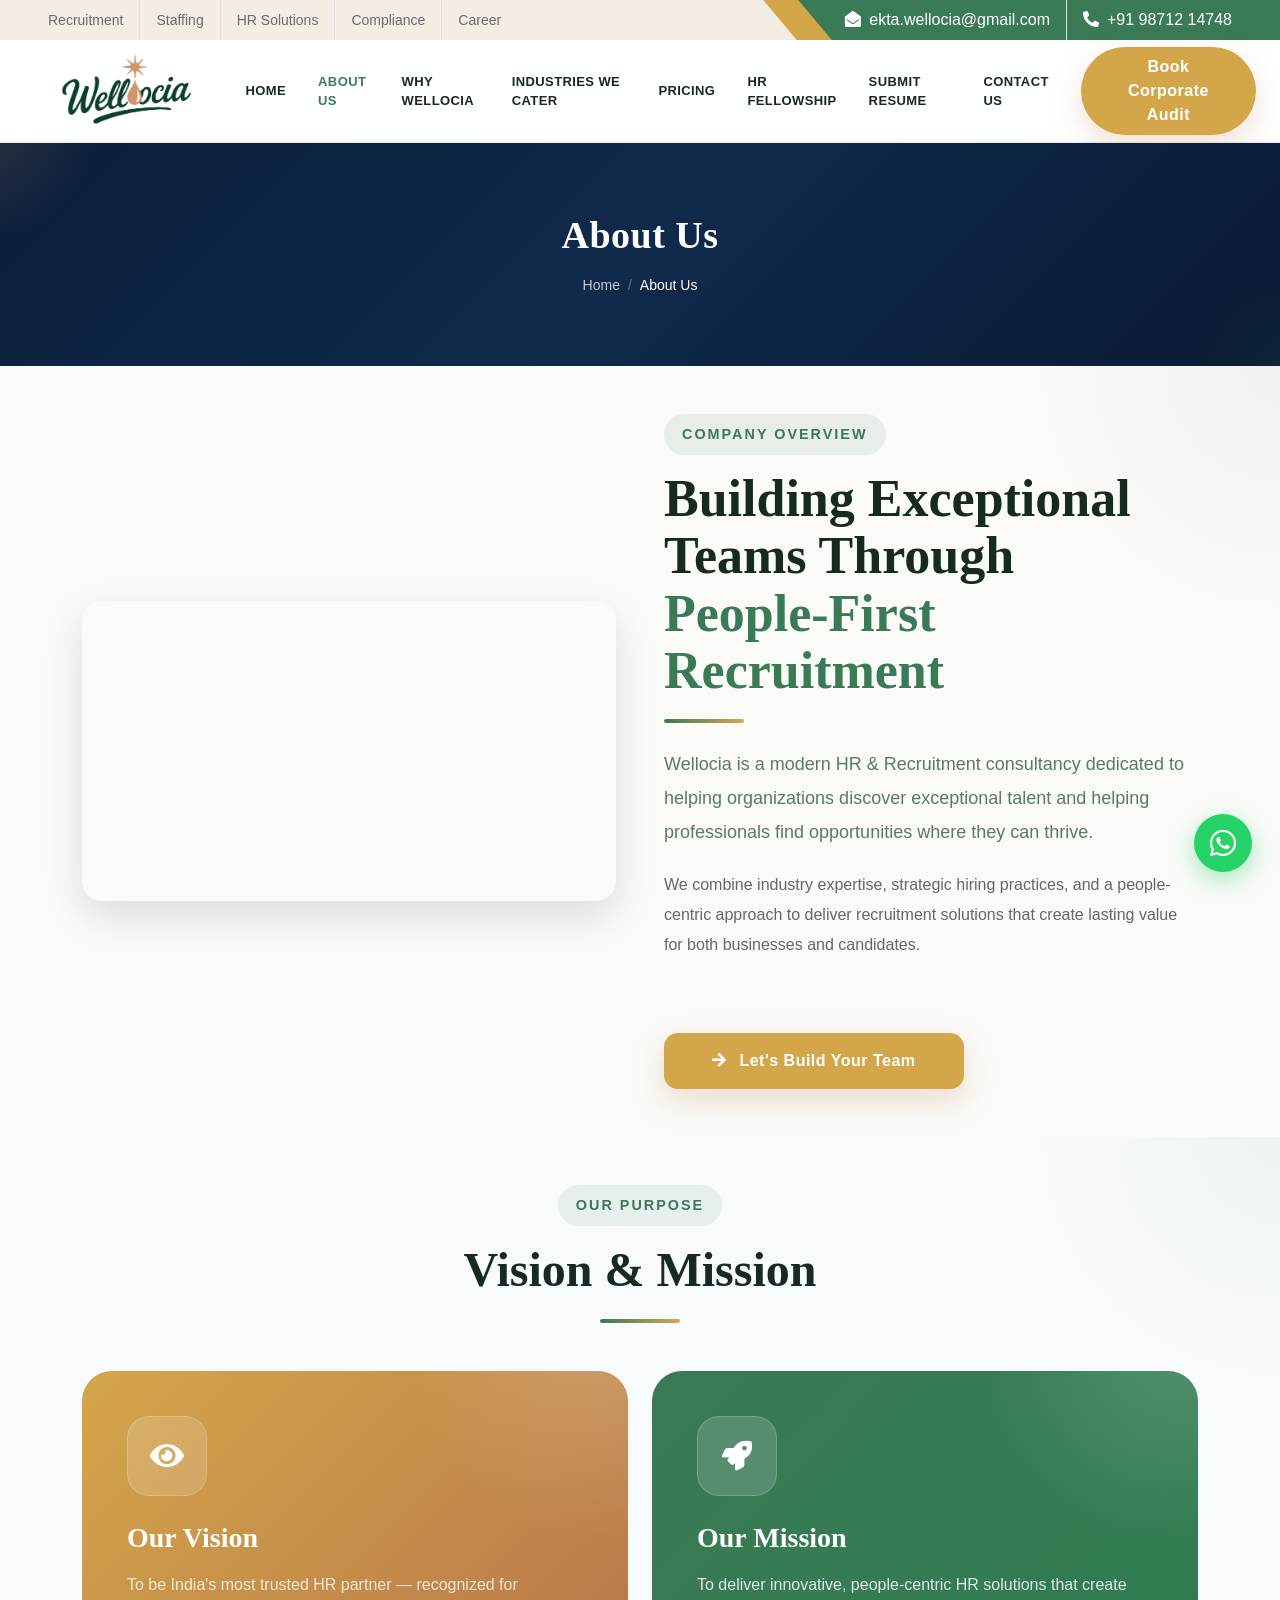
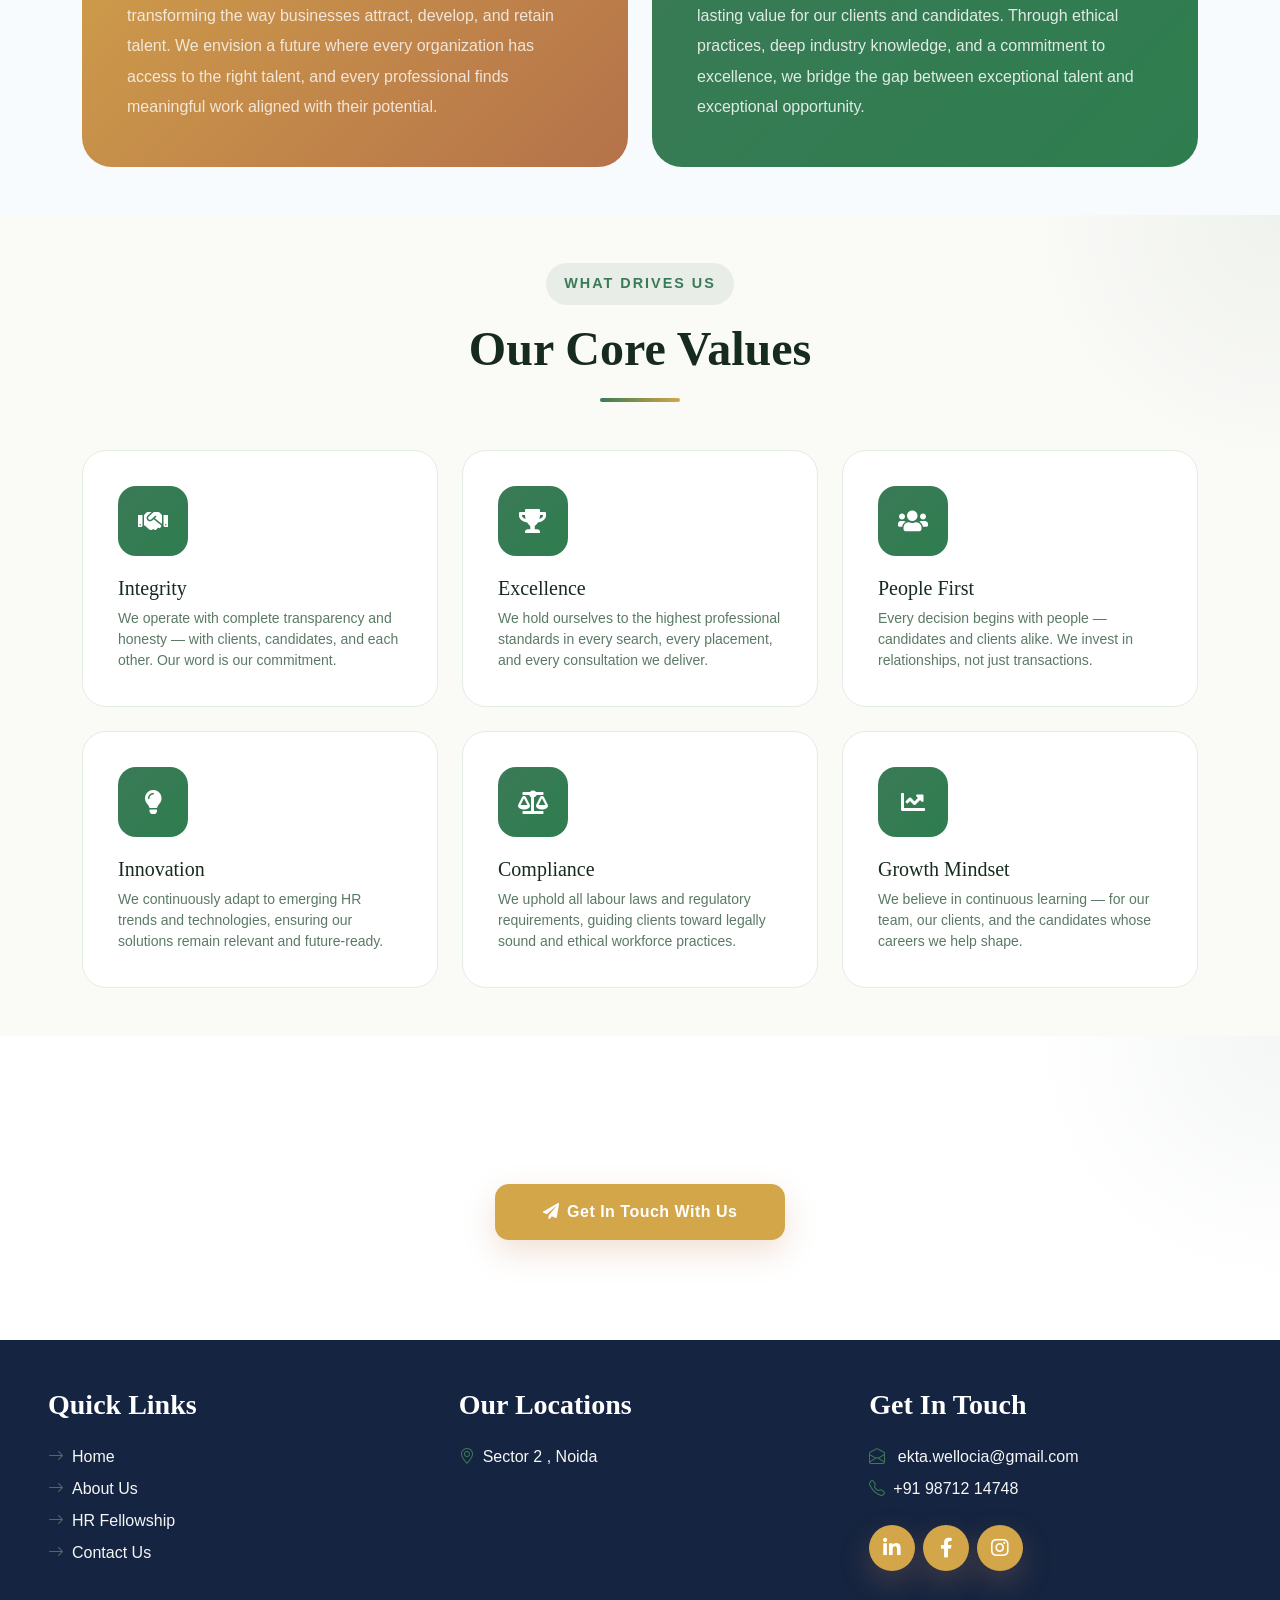
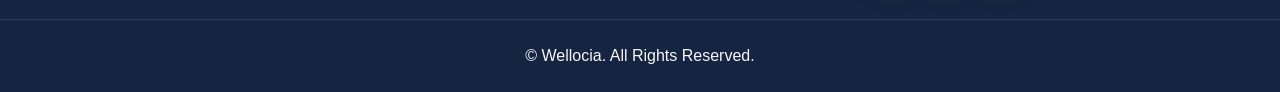
==== commit 74b5819e: "Update about.html" ====
--- a/about.html
+++ b/about.html
@@ -120,6 +120,7 @@
 
                 <div class="overview-video">
                     <iframe
+                        loading="lazy"
                         src="https://www.youtube.com/embed/etEkEpW2C5A?rel=0"
                         title="Wellocia Video"
                         allowfullscreen>
--- a/css/style.css
+++ b/css/style.css
@@ -4102,47 +4102,15 @@
     }
 }
 
-/* ==========================================
-    LAPTOPS & LARGER SCREENS (Restores original design)
-========================================== */
-@media (min-width: 768px) {
-    .responsive-heading {
-        font-size: calc(1.625rem + 4.5vw); 
-        line-height: 1.2;
-    }
-}
-/* ==========================================
-    LAPTOPS & LARGER SCREENS (Restores original design)
-========================================== */
-@media (min-width: 768px) {
-    .responsive-heading {
-        font-size: calc(1.625rem + 4.5vw); 
-        line-height: 1.2;
-    }
-}
-.overview-img{
-    height: 520px;
-    border-radius: 20px;
-    overflow: hidden;
-}
-
-.overview-img img{
-    width: 100%;
-    height: 100%;
-    object-fit: cover;
-}
-
-/* Tablet */
-@media (max-width: 991px){
-    .overview-img{
-        height: 420px;
-    }
-}
-
-/* Mobile */
-@media (max-width: 767px){
-    .overview-img{
-        height: 280px;
-        margin-bottom: 10px;
-    }
-}
+.overview-video{
+    border-radius:20px;
+    overflow:hidden;
+    box-shadow:0 15px 40px rgba(0,0,0,.12);
+}
+
+.overview-video iframe{
+    width:100%;
+    aspect-ratio:16/9;
+    border:none;
+    display:block;
+}
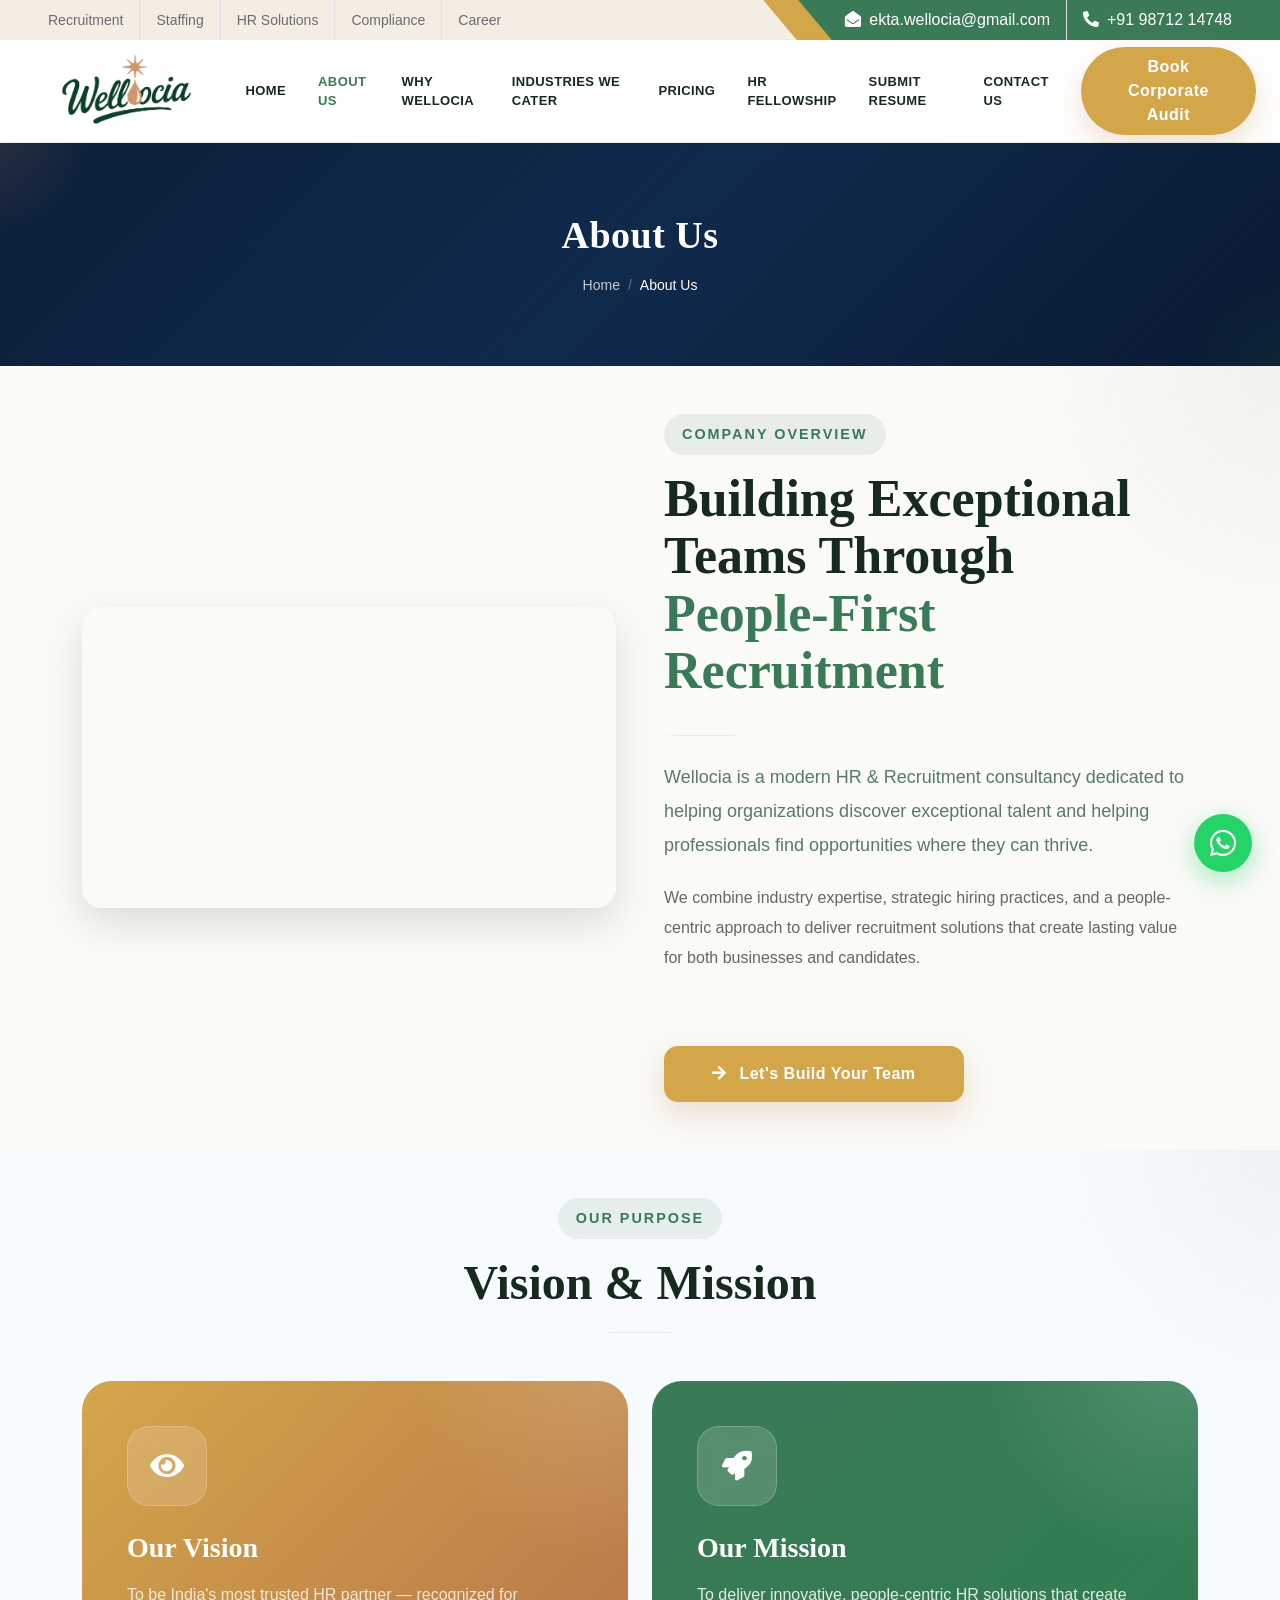
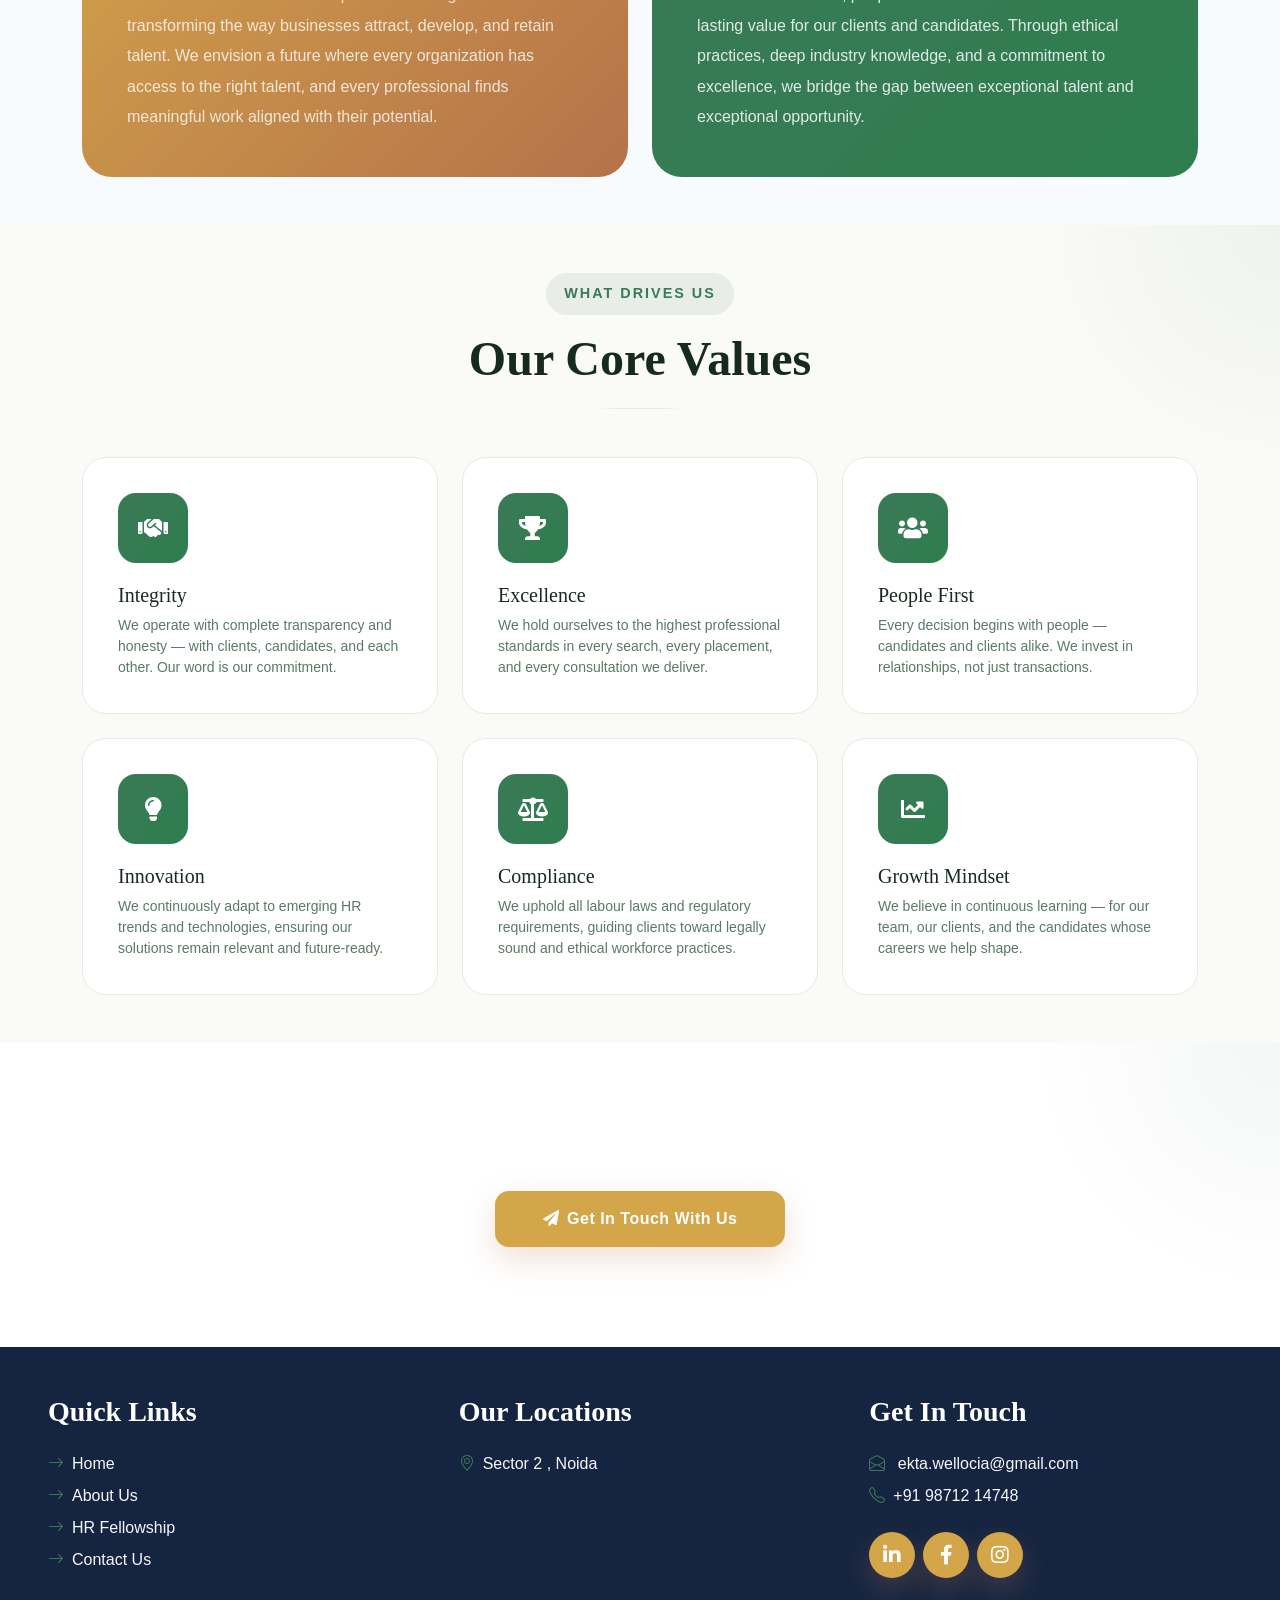
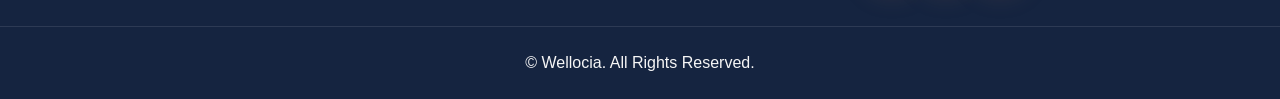
==== commit 486545c5: "Update about.html" ====
--- a/about.html
+++ b/about.html
@@ -76,7 +76,7 @@
 
         <a href="about.html" class="nav-item nav-link active">About Us</a>
 
-        <a href="#why-wellocia" class="nav-item nav-link">Why Wellocia</a>
+        <a href="why-wellocia.html" class="nav-item nav-link">Why Wellocia</a>
 
         <a href="#industries" class="nav-item nav-link">Industries We Cater</a>
 
--- a/css/style.css
+++ b/css/style.css
@@ -4034,7 +4034,7 @@
     /* Fixes the background image height container */
     .hero-banner img, 
     .hero-img {
-        height: 35vh !important; /* Forcefully caps the banner height to 55% of the screen */
+        height: 45vh !important; /* Forcefully caps the banner height to 55% of the screen */
         object-fit: cover !important;
     }
 
@@ -4066,8 +4066,8 @@
         padding: 8px 20px !important;
     }
 
-    /* --- TICKER COMPRESSION --- */
-    /* --- TICKER COMPRESSION (EXTRA SMALL TEXT) --- */
+   /* --- TICKER COMPRESSION (MOBILE ONLY) --- */
+   /* --- TICKER COMPRESSION (EXTRA SMALL TEXT) --- */
     .industry-ticker {
         padding: 4px 0 !important; /* Absolute minimum vertical padding */
         height: auto !important;
@@ -4114,3 +4114,404 @@
     border:none;
     display:block;
 }
+/* --- Premium Theme Component Reset --- */
+.premium-subscription-section {
+    font-family: system-ui, -apple-system, BlinkMacSystemFont, 'Segoe UI', Roboto, sans-serif;
+    background-color: var(--soft); /* Smooth, warm underlying background */
+    color: var(--text);
+    padding: 120px 24px;
+    letter-spacing: -0.01em;
+}
+
+.premium-subscription-section .container {
+    max-width: 1200px;
+    margin: 0 auto;
+}
+
+/* --- Netflix-Inspired Header Aesthetics --- */
+.subscription-header {
+    text-align: center;
+    margin-bottom: 80px;
+}
+
+.premium-badge {
+    background-color: #ffffff;
+    color: var(--primary);
+    font-size: 0.75rem;
+    font-weight: 700;
+    letter-spacing: 0.12em;
+    text-transform: uppercase;
+    padding: 8px 20px;
+    border-radius: 100px;
+    display: inline-block;
+    margin-bottom: 24px;
+    border: 1px solid var(--border);
+    box-shadow: 0 2px 8px rgba(0, 0, 0, 0.02);
+}
+
+.main-title {
+    color: var(--dark);
+    font-size: 3.5rem;
+    font-weight: 800;
+    line-height: 1.1;
+    margin: 0 0 20px 0;
+    letter-spacing: -0.03em;
+}
+
+.gradient-text {
+    color: var(--primary);
+    position: relative;
+    display: inline-block;
+}
+
+/* Subtle accent line under the main feature text */
+.gradient-text::after {
+    content: '';
+    position: absolute;
+    bottom: 4px;
+    left: 0;
+    width: 100%;
+    height: 4px;
+    background-color: var(--accent);
+    opacity: 0.3;
+    border-radius: 2px;
+}
+
+.subtitle {
+    font-size: 1.25rem;
+    color: var(--muted);
+    max-width: 650px;
+    margin: 0 auto;
+    line-height: 1.6;
+}
+
+/* --- Card Row Tier Grid Alignment --- */
+.tier-grid {
+    display: grid;
+    grid-template-columns: repeat(3, 1fr);
+    gap: 32px;
+    align-items: stretch;
+    margin-bottom: 56px;
+}
+
+@media (max-width: 1024px) {
+    .tier-grid {
+        grid-template-columns: 1fr;
+        gap: 48px;
+        max-width: 450px;
+        margin: 0 auto 56px auto;
+    }
+}
+
+/* --- Core Tier Premium Card Blueprint --- */
+.tier-card {
+    background: rgba(250, 250, 247, 0.65); /* var(--light) with transparency */
+    backdrop-filter: blur(12px);
+    -webkit-backdrop-filter: blur(12px);
+    border: 1px solid rgba(214, 228, 218, 0.7); /* var(--border) match */
+    border-radius: 24px;
+    display: flex;
+    flex-direction: column;
+    justify-content: space-between;
+    position: relative;
+    transition: transform 0.4s cubic-bezier(0.16, 1, 0.3, 1), 
+                box-shadow 0.4s cubic-bezier(0.16, 1, 0.3, 1), 
+                border-color 0.4s ease;
+}
+
+.tier-inner {
+    padding: 48px 36px;
+}
+
+/* --- The Wellocia Highlighted Plan --- */
+.featured-tier {
+    background: #ffffff;
+    border: 2px solid var(--primary);
+    box-shadow: 0 20px 40px rgba(30, 94, 56, 0.05);
+}
+
+/* Dynamic layer styling to give the featured plan depth */
+.featured-tier::before {
+    content: '';
+    position: absolute;
+    inset: 0;
+    border-radius: 22px;
+    box-shadow: inset 0 1px 0 rgba(255, 255, 255, 0.6);
+    pointer-events: none;
+}
+
+/* Premium micro-lifts on hover */
+.tier-card:hover {
+    transform: translateY(-10px);
+    box-shadow: 0 30px 60px rgba(22, 43, 30, 0.1);
+    border-color: var(--muted);
+}
+
+.featured-tier:hover {
+    border-color: var(--primary-hover);
+    box-shadow: 0 30px 60px rgba(30, 94, 56, 0.15);
+}
+
+/* --- Typography Inside Cards --- */
+.tier-name {
+    font-size: 1.5rem;
+    font-weight: 800;
+    color: var(--dark);
+    margin: 0 0 6px 0;
+    letter-spacing: -0.02em;
+}
+
+.tier-tagline {
+    font-size: 0.95rem;
+    color: var(--muted);
+    margin: 0 0 32px 0;
+    font-weight: 600;
+}
+
+/* --- Big Price Block --- */
+.price-block {
+    display: flex;
+    align-items: baseline;
+    gap: 4px;
+    margin-bottom: 16px;
+    color: var(--dark);
+}
+
+.currency {
+    font-size: 1.8rem;
+    font-weight: 700;
+    color: var(--muted);
+}
+
+.price-value {
+    font-size: 3.8rem;
+    font-weight: 900;
+    line-height: 0.9;
+    letter-spacing: -0.04em;
+}
+
+.featured-tier .price-value {
+    color: var(--primary);
+}
+
+.duration {
+    font-size: 1.05rem;
+    color: var(--muted);
+    font-weight: 600;
+    margin-left: 4px;
+}
+
+.commission-subtext {
+    font-size: 0.88rem;
+    color: #555555;
+    line-height: 1.5;
+    margin: 0;
+    min-height: 48px;
+}
+
+.font-primary {
+    color: var(--primary-hover);
+    font-weight: 600;
+}
+
+.divider {
+    border: 0;
+    height: 1px;
+    background: linear-gradient(to right, transparent, var(--border) 20%, var(--border) 80%, transparent);
+    margin: 36px 0;
+}
+
+/* --- Embedded Internal Table Asset (Tier 3) --- */
+.mini-breakdown-wrapper {
+    background: rgba(244, 237, 227, 0.5); /* var(--secondary) transparentized */
+    border: 1px solid var(--border);
+    border-radius: 12px;
+    padding: 16px;
+    margin-top: -12px;
+    margin-bottom: 12px;
+}
+
+.breakdown-header {
+    font-size: 0.75rem;
+    font-weight: 700;
+    text-transform: uppercase;
+    letter-spacing: 0.06em;
+    color: var(--dark);
+    margin-bottom: 10px;
+    border-bottom: 1px solid rgba(216, 228, 218, 0.8);
+    padding-bottom: 6px;
+    opacity: 0.8;
+}
+
+.breakdown-row {
+    display: flex;
+    justify-content: space-between;
+    font-size: 0.85rem;
+    margin-bottom: 6px;
+    color: #444;
+}
+
+.breakdown-row:last-child {
+    margin-bottom: 0;
+}
+
+.breakdown-row span {
+    opacity: 0.85;
+}
+
+.breakdown-row骨 strong {
+    color: var(--dark);
+    font-weight: 700;
+}
+
+/* --- Clean Subscription Checklists --- */
+.tier-features {
+    list-style: none;
+    padding: 0;
+    margin: 0;
+    display: flex;
+    flex-direction: column;
+    gap: 18px;
+}
+
+.tier-features li {
+    font-size: 0.95rem;
+    line-height: 1.5;
+    position: relative;
+    padding-left: 28px;
+    color: #2c2c2c;
+}
+
+/* Premium minimalist custom bullet vectors */
+.negative-features li::before {
+    content: "";
+    position: absolute;
+    left: 4px;
+    top: 7px;
+    width: 6px;
+    height: 6px;
+    border-radius: 50%;
+    background-color: var(--accent);
+    box-shadow: 0 0 0 4px rgba(201, 134, 90, 0.15);
+}
+
+.positive-features li::before {
+    content: "";
+    position: absolute;
+    left: 4px;
+    top: 7px;
+    width: 6px;
+    height: 6px;
+    border-radius: 50%;
+    background-color: var(--primary);
+    box-shadow: 0 0 0 4px rgba(30, 94, 56, 0.15);
+}
+
+.tier-features li strong {
+    color: var(--dark);
+    font-weight: 700;
+}
+
+/* --- Absolute Bottom Tier Information Bars --- */
+.tier-footer {
+    background: rgba(244, 237, 227, 0.3); /* Transparent var(--secondary) */
+    padding: 24px 36px;
+    border-top: 1px solid var(--border);
+    border-radius: 0 0 24px 24px;
+}
+
+.featured-tier .tier-footer {
+    background: rgba(30, 94, 56, 0.03);
+    border-top-color: rgba(30, 94, 56, 0.15);
+}
+
+.scenario-note {
+    margin: 0;
+    font-size: 0.85rem;
+    line-height: 1.5;
+    color: var(--muted);
+    font-weight: 500;
+}
+
+.featured-tier .scenario-note {
+    color: var(--dark);
+}
+
+/* --- Floating High-Impact Top Badge --- */
+.popular-ribbon {
+    position: absolute;
+    top: -14px;
+    left: 50%;
+    transform: translateX(-50%);
+    background: var(--dark);
+    color: var(--light);
+    padding: 6px 20px;
+    border-radius: 100px;
+    font-size: 0.75rem;
+    font-weight: 700;
+    text-transform: uppercase;
+    letter-spacing: 0.08em;
+    box-shadow: 0 8px 20px rgba(22, 43, 30, 0.15);
+}
+
+/* --- Premium Call To Action Panel Container --- */
+.cta-wrapper {
+    text-align: center;
+    margin-top: 72px;
+}
+
+.cta-helptext {
+    font-size: 1rem;
+    color: var(--muted);
+    margin-bottom: 20px;
+    font-weight: 500;
+}
+
+.premium-cta-action {
+    display: inline-block;
+    background-color: var(--primary);
+    color: #ffffff;
+    text-decoration: none;
+    font-size: 1.1rem;
+    font-weight: 700;
+    padding: 20px 44px;
+    border-radius: 12px;
+    box-shadow: 0 10px 24px rgba(30, 94, 56, 0.15);
+    transition: background-color 0.25s, transform 0.25s, box-shadow 0.25s;
+}
+
+.premium-cta-action:hover {
+    background-color: var(--primary-hover);
+    transform: translateY(-2px);
+    box-shadow: 0 14px 32px rgba(30, 94, 56, 0.25);
+}
+/* --- Re-style the Section Wrapper with a Premium Ambient Gradient --- */
+.premium-subscription-section {
+    font-family: system-ui, -apple-system, BlinkMacSystemFont, 'Segoe UI', Roboto, sans-serif;
+    
+    /* Creates a soft, luxury ambient glow in the top right and bottom left using your brand colors */
+    background-color: var(--soft);
+    background-image: 
+        radial-gradient(circle at 80% 10%, rgba(30, 94, 56, 0.05) 0%, transparent 40%),
+        radial-gradient(circle at 15% 85%, rgba(201, 134, 90, 0.04) 0%, transparent 35%);
+        
+    color: var(--text);
+    padding: 120px 24px;
+    letter-spacing: -0.01em;
+}
+
+/* --- Give the Most Important Card a Premium Glowing Shadow --- */
+.featured-tier {
+    background: #ffffff;
+    border: 2px solid var(--primary);
+    /* A soft, high-end shadow tinted with your exact primary green */
+    box-shadow: 0 20px 40px rgba(30, 94, 56, 0.06), 
+                0 1px 3px rgba(30, 94, 56, 0.05);
+}
+
+.featured-tier:hover {
+    border-color: var(--primary-hover);
+    /* The glow intensifies slightly when the user hovers over it */
+    box-shadow: 0 30px 60px rgba(30, 94, 56, 0.14), 
+                0 0 20px rgba(30, 94, 56, 0.05);
+}
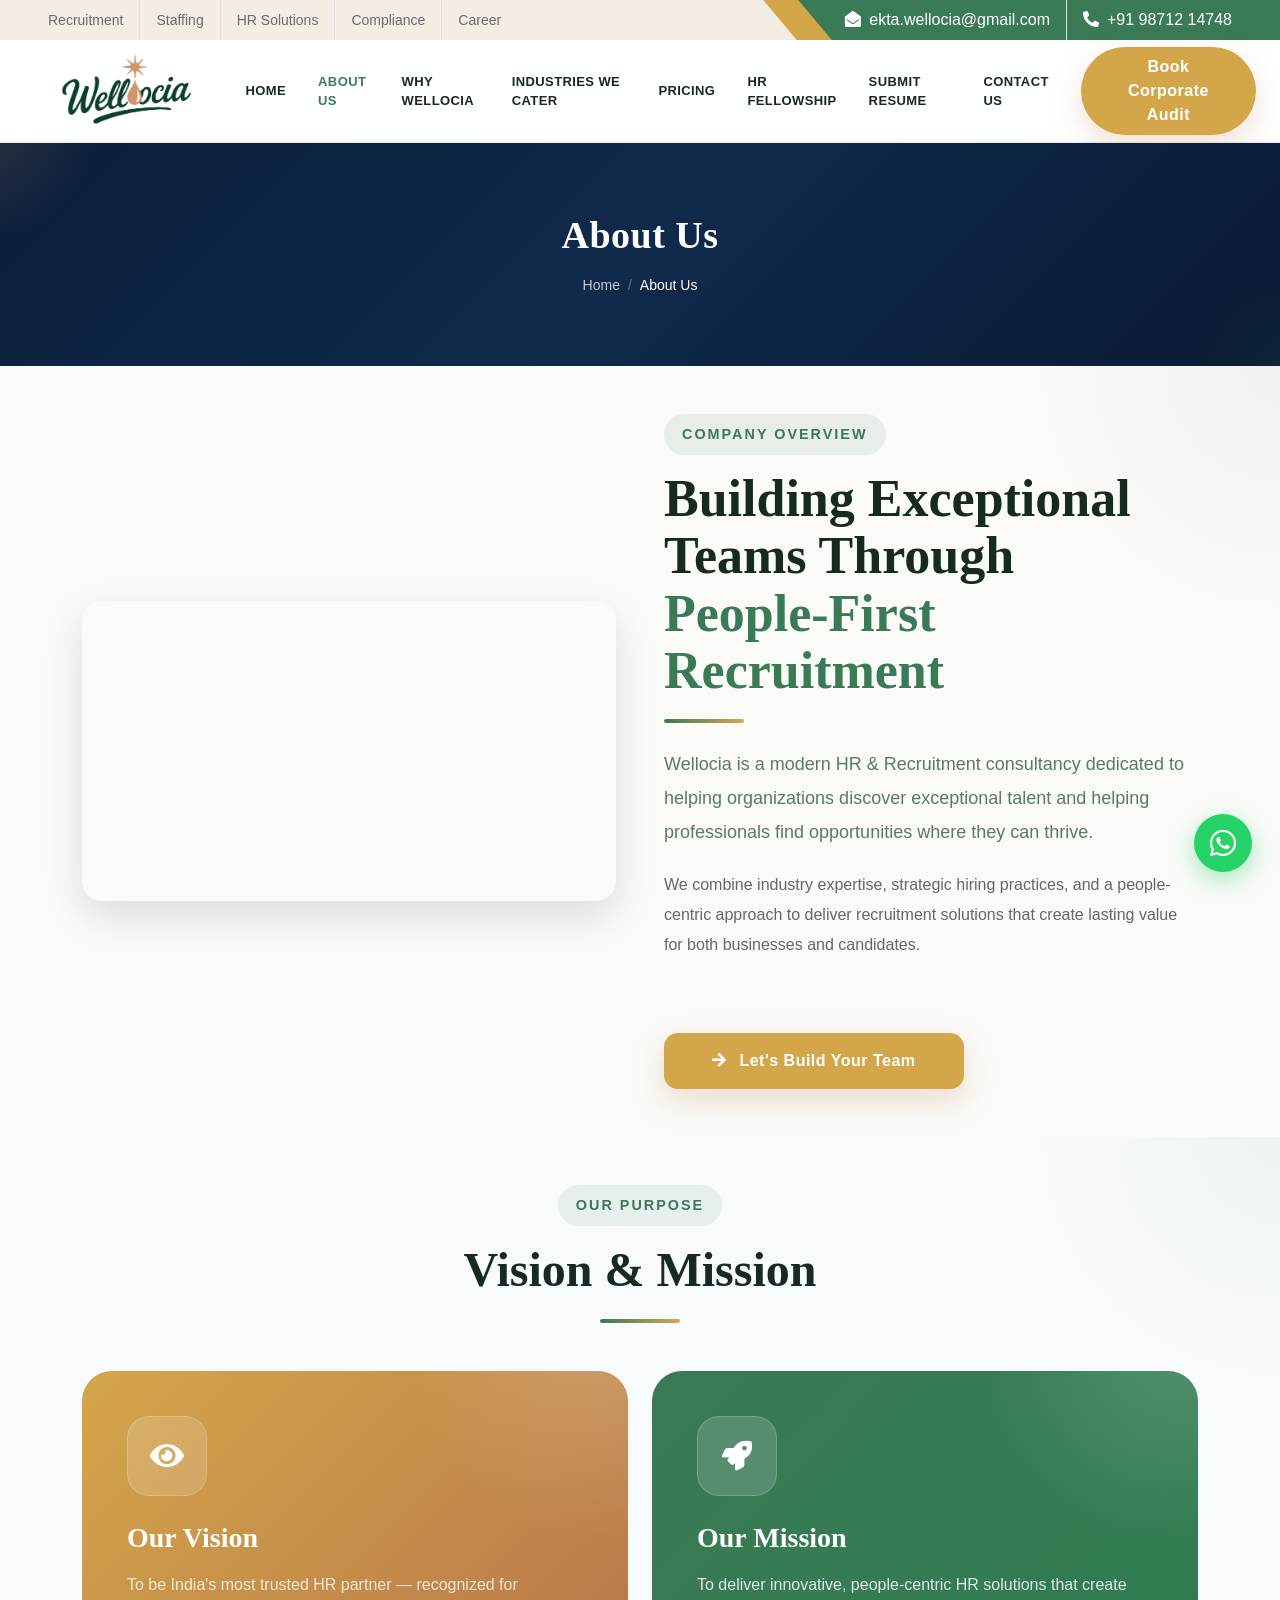
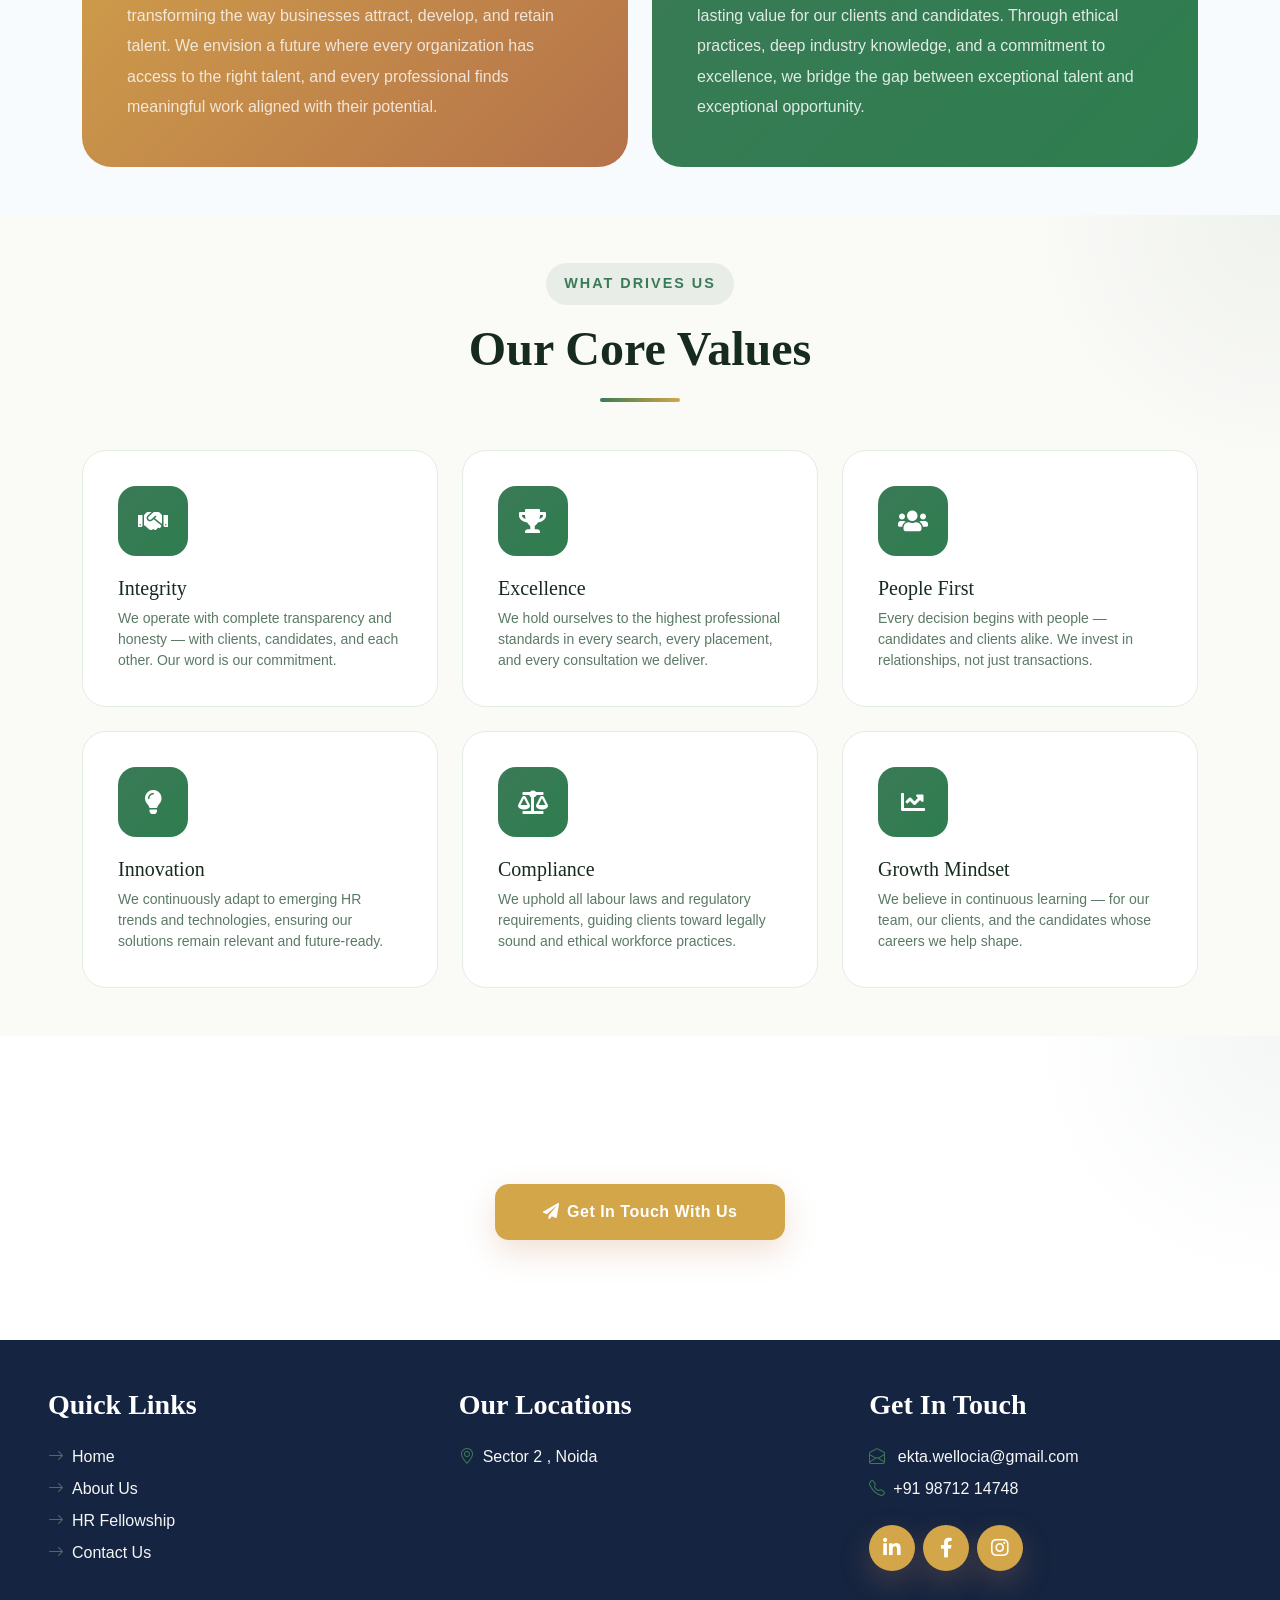
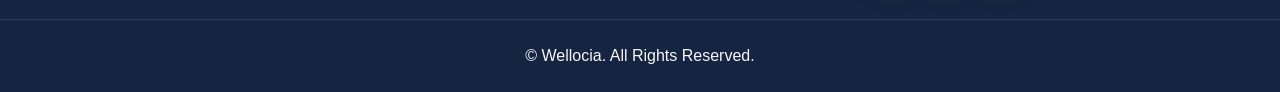
==== commit 2e676bcc: "Update about.html" ====
--- a/about.html
+++ b/about.html
@@ -78,7 +78,7 @@
 
         <a href="why-wellocia.html" class="nav-item nav-link">Why Wellocia</a>
 
-        <a href="#industries" class="nav-item nav-link">Industries We Cater</a>
+        <a href="index.html#industries" class="nav-item nav-link">Industries We Cater</a>
 
         <a href="pricing.html" class="nav-item nav-link">Pricing</a>
 
--- a/css/style.css
+++ b/css/style.css
@@ -4114,404 +4114,336 @@
     border:none;
     display:block;
 }
-/* --- Premium Theme Component Reset --- */
-.premium-subscription-section {
-    font-family: system-ui, -apple-system, BlinkMacSystemFont, 'Segoe UI', Roboto, sans-serif;
-    background-color: var(--soft); /* Smooth, warm underlying background */
-    color: var(--text);
-    padding: 120px 24px;
-    letter-spacing: -0.01em;
-}
-
-.premium-subscription-section .container {
-    max-width: 1200px;
-    margin: 0 auto;
-}
-
-/* --- Netflix-Inspired Header Aesthetics --- */
-.subscription-header {
-    text-align: center;
-    margin-bottom: 80px;
-}
-
-.premium-badge {
-    background-color: #ffffff;
-    color: var(--primary);
-    font-size: 0.75rem;
-    font-weight: 700;
-    letter-spacing: 0.12em;
-    text-transform: uppercase;
-    padding: 8px 20px;
-    border-radius: 100px;
-    display: inline-block;
-    margin-bottom: 24px;
-    border: 1px solid var(--border);
-    box-shadow: 0 2px 8px rgba(0, 0, 0, 0.02);
-}
-
-.main-title {
-    color: var(--dark);
-    font-size: 3.5rem;
-    font-weight: 800;
-    line-height: 1.1;
-    margin: 0 0 20px 0;
-    letter-spacing: -0.03em;
-}
-
-.gradient-text {
-    color: var(--primary);
-    position: relative;
-    display: inline-block;
-}
-
-/* Subtle accent line under the main feature text */
-.gradient-text::after {
-    content: '';
-    position: absolute;
-    bottom: 4px;
-    left: 0;
-    width: 100%;
-    height: 4px;
-    background-color: var(--accent);
-    opacity: 0.3;
-    border-radius: 2px;
-}
-
-.subtitle {
-    font-size: 1.25rem;
-    color: var(--muted);
-    max-width: 650px;
-    margin: 0 auto;
-    line-height: 1.6;
-}
-
-/* --- Card Row Tier Grid Alignment --- */
-.tier-grid {
-    display: grid;
-    grid-template-columns: repeat(3, 1fr);
-    gap: 32px;
-    align-items: stretch;
-    margin-bottom: 56px;
-}
-
-@media (max-width: 1024px) {
-    .tier-grid {
-        grid-template-columns: 1fr;
-        gap: 48px;
-        max-width: 450px;
-        margin: 0 auto 56px auto;
-    }
-}
-
-/* --- Core Tier Premium Card Blueprint --- */
-.tier-card {
-    background: rgba(250, 250, 247, 0.65); /* var(--light) with transparency */
-    backdrop-filter: blur(12px);
-    -webkit-backdrop-filter: blur(12px);
-    border: 1px solid rgba(214, 228, 218, 0.7); /* var(--border) match */
-    border-radius: 24px;
-    display: flex;
-    flex-direction: column;
-    justify-content: space-between;
-    position: relative;
-    transition: transform 0.4s cubic-bezier(0.16, 1, 0.3, 1), 
-                box-shadow 0.4s cubic-bezier(0.16, 1, 0.3, 1), 
-                border-color 0.4s ease;
-}
-
-.tier-inner {
-    padding: 48px 36px;
-}
-
-/* --- The Wellocia Highlighted Plan --- */
-.featured-tier {
-    background: #ffffff;
-    border: 2px solid var(--primary);
-    box-shadow: 0 20px 40px rgba(30, 94, 56, 0.05);
-}
-
-/* Dynamic layer styling to give the featured plan depth */
-.featured-tier::before {
-    content: '';
-    position: absolute;
-    inset: 0;
-    border-radius: 22px;
-    box-shadow: inset 0 1px 0 rgba(255, 255, 255, 0.6);
-    pointer-events: none;
-}
-
-/* Premium micro-lifts on hover */
-.tier-card:hover {
-    transform: translateY(-10px);
-    box-shadow: 0 30px 60px rgba(22, 43, 30, 0.1);
-    border-color: var(--muted);
-}
-
-.featured-tier:hover {
-    border-color: var(--primary-hover);
-    box-shadow: 0 30px 60px rgba(30, 94, 56, 0.15);
-}
-
-/* --- Typography Inside Cards --- */
-.tier-name {
-    font-size: 1.5rem;
-    font-weight: 800;
-    color: var(--dark);
-    margin: 0 0 6px 0;
-    letter-spacing: -0.02em;
-}
-
-.tier-tagline {
-    font-size: 0.95rem;
-    color: var(--muted);
-    margin: 0 0 32px 0;
-    font-weight: 600;
-}
-
-/* --- Big Price Block --- */
-.price-block {
-    display: flex;
-    align-items: baseline;
-    gap: 4px;
-    margin-bottom: 16px;
-    color: var(--dark);
-}
-
-.currency {
-    font-size: 1.8rem;
-    font-weight: 700;
-    color: var(--muted);
-}
-
-.price-value {
-    font-size: 3.8rem;
-    font-weight: 900;
-    line-height: 0.9;
-    letter-spacing: -0.04em;
-}
-
-.featured-tier .price-value {
-    color: var(--primary);
-}
-
-.duration {
-    font-size: 1.05rem;
-    color: var(--muted);
-    font-weight: 600;
-    margin-left: 4px;
-}
-
-.commission-subtext {
-    font-size: 0.88rem;
-    color: #555555;
-    line-height: 1.5;
-    margin: 0;
-    min-height: 48px;
-}
-
-.font-primary {
-    color: var(--primary-hover);
-    font-weight: 600;
-}
-
-.divider {
-    border: 0;
-    height: 1px;
-    background: linear-gradient(to right, transparent, var(--border) 20%, var(--border) 80%, transparent);
-    margin: 36px 0;
-}
-
-/* --- Embedded Internal Table Asset (Tier 3) --- */
-.mini-breakdown-wrapper {
-    background: rgba(244, 237, 227, 0.5); /* var(--secondary) transparentized */
-    border: 1px solid var(--border);
-    border-radius: 12px;
-    padding: 16px;
-    margin-top: -12px;
-    margin-bottom: 12px;
-}
-
-.breakdown-header {
-    font-size: 0.75rem;
-    font-weight: 700;
-    text-transform: uppercase;
-    letter-spacing: 0.06em;
-    color: var(--dark);
-    margin-bottom: 10px;
-    border-bottom: 1px solid rgba(216, 228, 218, 0.8);
-    padding-bottom: 6px;
-    opacity: 0.8;
-}
-
-.breakdown-row {
-    display: flex;
-    justify-content: space-between;
-    font-size: 0.85rem;
-    margin-bottom: 6px;
-    color: #444;
-}
-
-.breakdown-row:last-child {
-    margin-bottom: 0;
-}
-
-.breakdown-row span {
-    opacity: 0.85;
-}
-
-.breakdown-row骨 strong {
-    color: var(--dark);
-    font-weight: 700;
-}
-
-/* --- Clean Subscription Checklists --- */
-.tier-features {
-    list-style: none;
-    padding: 0;
-    margin: 0;
-    display: flex;
-    flex-direction: column;
-    gap: 18px;
-}
-
-.tier-features li {
-    font-size: 0.95rem;
-    line-height: 1.5;
-    position: relative;
-    padding-left: 28px;
-    color: #2c2c2c;
-}
-
-/* Premium minimalist custom bullet vectors */
-.negative-features li::before {
-    content: "";
-    position: absolute;
-    left: 4px;
-    top: 7px;
-    width: 6px;
-    height: 6px;
-    border-radius: 50%;
-    background-color: var(--accent);
-    box-shadow: 0 0 0 4px rgba(201, 134, 90, 0.15);
-}
-
-.positive-features li::before {
-    content: "";
-    position: absolute;
-    left: 4px;
-    top: 7px;
-    width: 6px;
-    height: 6px;
-    border-radius: 50%;
-    background-color: var(--primary);
-    box-shadow: 0 0 0 4px rgba(30, 94, 56, 0.15);
-}
-
-.tier-features li strong {
-    color: var(--dark);
-    font-weight: 700;
-}
-
-/* --- Absolute Bottom Tier Information Bars --- */
-.tier-footer {
-    background: rgba(244, 237, 227, 0.3); /* Transparent var(--secondary) */
-    padding: 24px 36px;
-    border-top: 1px solid var(--border);
-    border-radius: 0 0 24px 24px;
-}
-
-.featured-tier .tier-footer {
-    background: rgba(30, 94, 56, 0.03);
-    border-top-color: rgba(30, 94, 56, 0.15);
-}
-
-.scenario-note {
-    margin: 0;
-    font-size: 0.85rem;
-    line-height: 1.5;
-    color: var(--muted);
-    font-weight: 500;
-}
-
-.featured-tier .scenario-note {
-    color: var(--dark);
-}
-
-/* --- Floating High-Impact Top Badge --- */
-.popular-ribbon {
-    position: absolute;
-    top: -14px;
-    left: 50%;
-    transform: translateX(-50%);
-    background: var(--dark);
-    color: var(--light);
-    padding: 6px 20px;
-    border-radius: 100px;
-    font-size: 0.75rem;
-    font-weight: 700;
-    text-transform: uppercase;
-    letter-spacing: 0.08em;
-    box-shadow: 0 8px 20px rgba(22, 43, 30, 0.15);
-}
-
-/* --- Premium Call To Action Panel Container --- */
-.cta-wrapper {
-    text-align: center;
-    margin-top: 72px;
-}
-
-.cta-helptext {
-    font-size: 1rem;
-    color: var(--muted);
-    margin-bottom: 20px;
-    font-weight: 500;
-}
-
-.premium-cta-action {
-    display: inline-block;
-    background-color: var(--primary);
-    color: #ffffff;
-    text-decoration: none;
-    font-size: 1.1rem;
-    font-weight: 700;
-    padding: 20px 44px;
-    border-radius: 12px;
-    box-shadow: 0 10px 24px rgba(30, 94, 56, 0.15);
-    transition: background-color 0.25s, transform 0.25s, box-shadow 0.25s;
-}
-
-.premium-cta-action:hover {
-    background-color: var(--primary-hover);
-    transform: translateY(-2px);
-    box-shadow: 0 14px 32px rgba(30, 94, 56, 0.25);
-}
-/* --- Re-style the Section Wrapper with a Premium Ambient Gradient --- */
-.premium-subscription-section {
-    font-family: system-ui, -apple-system, BlinkMacSystemFont, 'Segoe UI', Roboto, sans-serif;
-    
-    /* Creates a soft, luxury ambient glow in the top right and bottom left using your brand colors */
-    background-color: var(--soft);
-    background-image: 
-        radial-gradient(circle at 80% 10%, rgba(30, 94, 56, 0.05) 0%, transparent 40%),
-        radial-gradient(circle at 15% 85%, rgba(201, 134, 90, 0.04) 0%, transparent 35%);
-        
-    color: var(--text);
-    padding: 120px 24px;
-    letter-spacing: -0.01em;
-}
-
-/* --- Give the Most Important Card a Premium Glowing Shadow --- */
-.featured-tier {
-    background: #ffffff;
-    border: 2px solid var(--primary);
-    /* A soft, high-end shadow tinted with your exact primary green */
-    box-shadow: 0 20px 40px rgba(30, 94, 56, 0.06), 
-                0 1px 3px rgba(30, 94, 56, 0.05);
-}
-
-.featured-tier:hover {
-    border-color: var(--primary-hover);
-    /* The glow intensifies slightly when the user hovers over it */
-    box-shadow: 0 30px 60px rgba(30, 94, 56, 0.14), 
-                0 0 20px rgba(30, 94, 56, 0.05);
-}
+/* --- Global Resets & Typography --- */
+.sourcing-page-wrapper *, 
+.sourcing-page-wrapper *::before, 
+.sourcing-page-wrapper *::after {
+  box-sizing: border-box;
+  margin: 0;
+  padding: 0;
+}
+
+/* --- Section Layout Wrapper --- */
+.sourcing-page-wrapper {
+  background-color: var(--soft);
+  color: var(--text);
+  font-family: system-ui, -apple-system, BlinkMacSystemFont, "Segoe UI", Roboto, sans-serif;
+  width: 100%;
+  min-height: calc(100vh - 140px); /* Adjust '140px' dynamically to the sum of your navbar + footer heights */
+  display: flex;
+  justify-content: center;
+  align-items: center;
+  padding: 40px 20px;
+}
+
+/* Max inner boundary container */
+.sourcing-container {
+  width: 100%;
+  max-width: 1400px; /* Expands wider for clean desktop layouts */
+  margin: 0 auto;
+  display: flex;
+  flex-direction: column;
+  gap: 32px;
+}
+
+/* --- Heading Block --- */
+.sourcing-header {
+  text-align: center;
+  max-width: 900px;
+  margin: 0 auto;
+}
+
+.sourcing-header h1 {
+  font-size: clamp(1.6rem, 2.5vw, 2.3rem); /* Dynamically sizes perfectly on mobile vs high-res screens */
+  color: var(--dark);
+  font-weight: 800;
+  line-height: 1.3;
+}
+
+/* --- Fluid Grid Configuration --- */
+.comparison-grid {
+  display: grid;
+  grid-template-columns: repeat(auto-fit, minmax(320px, 1fr)); /* Drops down to stacked layout naturally on small monitors */
+  gap: 24px;
+  align-items: stretch;
+}
+
+/* --- Unified Card Aesthetics --- */
+.card {
+  background-color: var(--light);
+  border: 1px solid var(--border);
+  border-radius: 20px;
+  display: flex;
+  flex-direction: column;
+  justify-content: space-between;
+  overflow: hidden;
+  box-shadow: 0 10px 30px rgba(22, 43, 30, 0.04);
+  transition: transform 0.2s ease, box-shadow 0.2s ease;
+}
+
+.card:hover {
+  transform: translateY(-4px);
+  box-shadow: 0 15px 35px rgba(22, 43, 30, 0.08);
+}
+
+/* Specific Highlight style for Wellocia column */
+.card.highlight-card {
+  border: 2px solid var(--primary);
+  background-color: #ffffff;
+}
+
+/* Card Header Setup */
+.card-header {
+  padding: 24px 24px 12px 24px;
+  display: flex;
+  gap: 14px;
+  align-items: flex-start;
+}
+
+/* Organic top left graphic bullet block */
+.card-header .bullet-dot {
+  width: 28px;
+  height: 28px;
+  background-color: var(--border);
+  border-radius: 40% 60% 65% 35% / 40% 45% 55% 60%;
+  flex-shrink: 0;
+}
+
+.card-header h2 {
+  font-size: 1.3rem;
+  color: var(--dark);
+  font-weight: 700;
+  line-height: 1.25;
+}
+
+.card-header h2 small {
+  font-size: 0.9rem;
+  color: var(--muted);
+  font-weight: 500;
+  display: inline-block;
+  margin-top: 4px;
+}
+
+/* --- Inline Card Mockup Visuals --- */
+.card-illustration {
+  height: 160px;
+  margin: 12px 24px;
+  background-color: #fafbfc;
+  border-radius: 12px;
+  border: 1px solid rgba(0,0,0,0.03);
+  display: flex;
+  align-items: center;
+  justify-content: center;
+  padding: 12px;
+}
+
+/* Visual 1: Agency Cash delivery */
+.agency-visual .cash-box {
+  background-color: #fcece2;
+  border: 2px dashed var(--accent);
+  padding: 16px;
+  text-align: center;
+  border-radius: 8px;
+  color: var(--accent-hover);
+}
+.agency-visual .cash-box span { font-size: 0.75rem; letter-spacing: 1px; display: block; }
+.agency-visual .cash-box strong { font-size: 1.1rem; }
+
+/* Visual 2: Costdrag breakdown */
+.internal-hr-visual {
+  display: flex;
+  gap: 12px;
+  background: transparent;
+}
+.cost-drag-box {
+  flex: 1.3;
+  background: white;
+  border: 1px solid var(--dark);
+  border-radius: 8px;
+  padding: 10px;
+}
+.cost-drag-box h3 { font-size: 0.8rem; color: var(--accent-hover); margin-bottom: 6px; text-transform: uppercase; letter-spacing: 0.5px;}
+.cost-row { display: flex; justify-content: space-between; font-size: 0.75rem; margin-bottom: 3px; color: #444; }
+.salary-box {
+  flex: 0.7;
+  background-color: var(--secondary);
+  border: 1px solid var(--border);
+  border-radius: 8px;
+  display: flex;
+  flex-direction: column;
+  justify-content: center;
+  align-items: center;
+  font-size: 0.75rem;
+  text-align: center;
+  padding: 8px;
+}
+.salary-box strong { font-size: 1.1rem; color: var(--dark); margin-top: 4px; }
+
+/* Visual 3: Wellocia Flow */
+.wellocia-visual {
+  display: flex;
+  gap: 8px;
+  background: transparent;
+}
+.invoice-box {
+  background: #ffffff;
+  border: 1px solid var(--border);
+  padding: 10px;
+  border-radius: 8px;
+  font-size: 0.8rem;
+  box-shadow: 0 4px 10px rgba(0,0,0,0.02);
+}
+.plan-tag { font-size: 0.65rem; background: var(--secondary); padding: 4px; margin-top: 6px; border-radius: 4px; }
+.arrow-connector { color: var(--muted); font-size: 1.2rem; }
+.infra-box { text-align: right; }
+.predictable-text { font-size: 0.75rem; color: var(--muted); display: block; margin-bottom: 4px; }
+.turnkey-badge {
+  background-color: var(--primary);
+  color: white;
+  padding: 8px 12px;
+  border-radius: 6px;
+  font-size: 0.8rem;
+  font-weight: 700;
+  text-align: center;
+}
+
+/* --- Features List Styling --- */
+.points-list {
+  list-style: none;
+  padding: 0 24px;
+  margin: 20px 0;
+}
+
+.points-list li {
+  position: relative;
+  padding-left: 20px;
+  margin-bottom: 14px;
+  font-size: 0.92rem;
+  line-height: 1.45;
+}
+
+.points-list li::before {
+  content: "★";
+  position: absolute;
+  left: 0;
+  top: 1px;
+  color: var(--accent);
+  font-size: 0.85rem;
+}
+
+.points-list li strong {
+  color: var(--dark);
+  display: block;
+  font-weight: 600;
+}
+
+.points-list li span {
+  color: #555555;
+}
+
+/* --- Card Costing Summary Boxes --- */
+.card-footer-box {
+  background-color: var(--secondary);
+  padding: 20px;
+  text-align: center;
+  font-size: 0.95rem;
+  line-height: 1.4;
+  border-top: 1px solid var(--border);
+  margin-top: auto;
+  color: var(--dark);
+}
+
+/* --- Bottom Pill Call To Action Layout --- */
+.cta-action-container {
+  display: flex;
+  justify-content: center;
+  margin-top: 12px;
+}
+
+.cta-btn {
+  background-color: var(--primary);
+  color: #ffffff;
+  border: none;
+  padding: 16px 36px;
+  font-size: 1.05rem;
+  font-weight: 600;
+  border-radius: 100px;
+  cursor: pointer;
+  display: flex;
+  align-items: center;
+  gap: 12px;
+  transition: background-color 0.2s ease, transform 0.1s ease;
+  box-shadow: 0 6px 20px rgba(30, 94, 56, 0.15);
+}
+
+.cta-btn:hover {
+  background-color: var(--primary-hover);
+  transform: scale(1.02);
+}
+
+.cta-btn:active {
+  transform: scale(0.99);
+}
+
+/* --- High-Resolution/Big Screen Tweaks --- */
+@media (min-width: 1400px) {
+  .sourcing-container {
+    gap: 48px;
+  }
+}
+
+/* --- Mobile Adaptive Layout Breakpoint --- */
+@media (max-width: 768px) {
+  .sourcing-page-wrapper {
+    padding: 24px 16px;
+  }
+  .comparison-grid {
+    grid-template-columns: 1fr; /* Clean continuous mobile stack */
+    gap: 24px;
+  }
+  .card-illustration {
+    height: auto;
+    min-height: 130px;
+  }
+}
+/* --- Bottom Call To Action Layout (Background Removed) --- */
+.cta-action-container {
+  display: flex;
+  justify-content: center;
+  margin-top: 12px;
+  background: transparent; /* Ensures no background box shows up */
+  border: none;
+  padding: 0;
+}
+
+.cta-btn {
+  background-color: var(--primary);
+  color: #ffffff;
+  border: none;
+  padding: 16px 36px;
+  font-size: 1.05rem;
+  font-weight: 600;
+  border-radius: 100px;
+  cursor: pointer;
+  display: flex;
+  align-items: center;
+  gap: 12px;
+  transition: background-color 0.2s ease, transform 0.1s ease;
+  box-shadow: 0 6px 20px rgba(30, 94, 56, 0.15);
+}
+
+.cta-btn:hover {
+  background-color: var(--primary-hover);
+  transform: scale(1.02);
+}
+
+.cta-btn:active {
+  transform: scale(0.99);
+}
+.cta-btn{
+    display:inline-flex;
+    align-items:center;
+    gap:10px;
+    text-decoration:none;
+    cursor:pointer;
+}
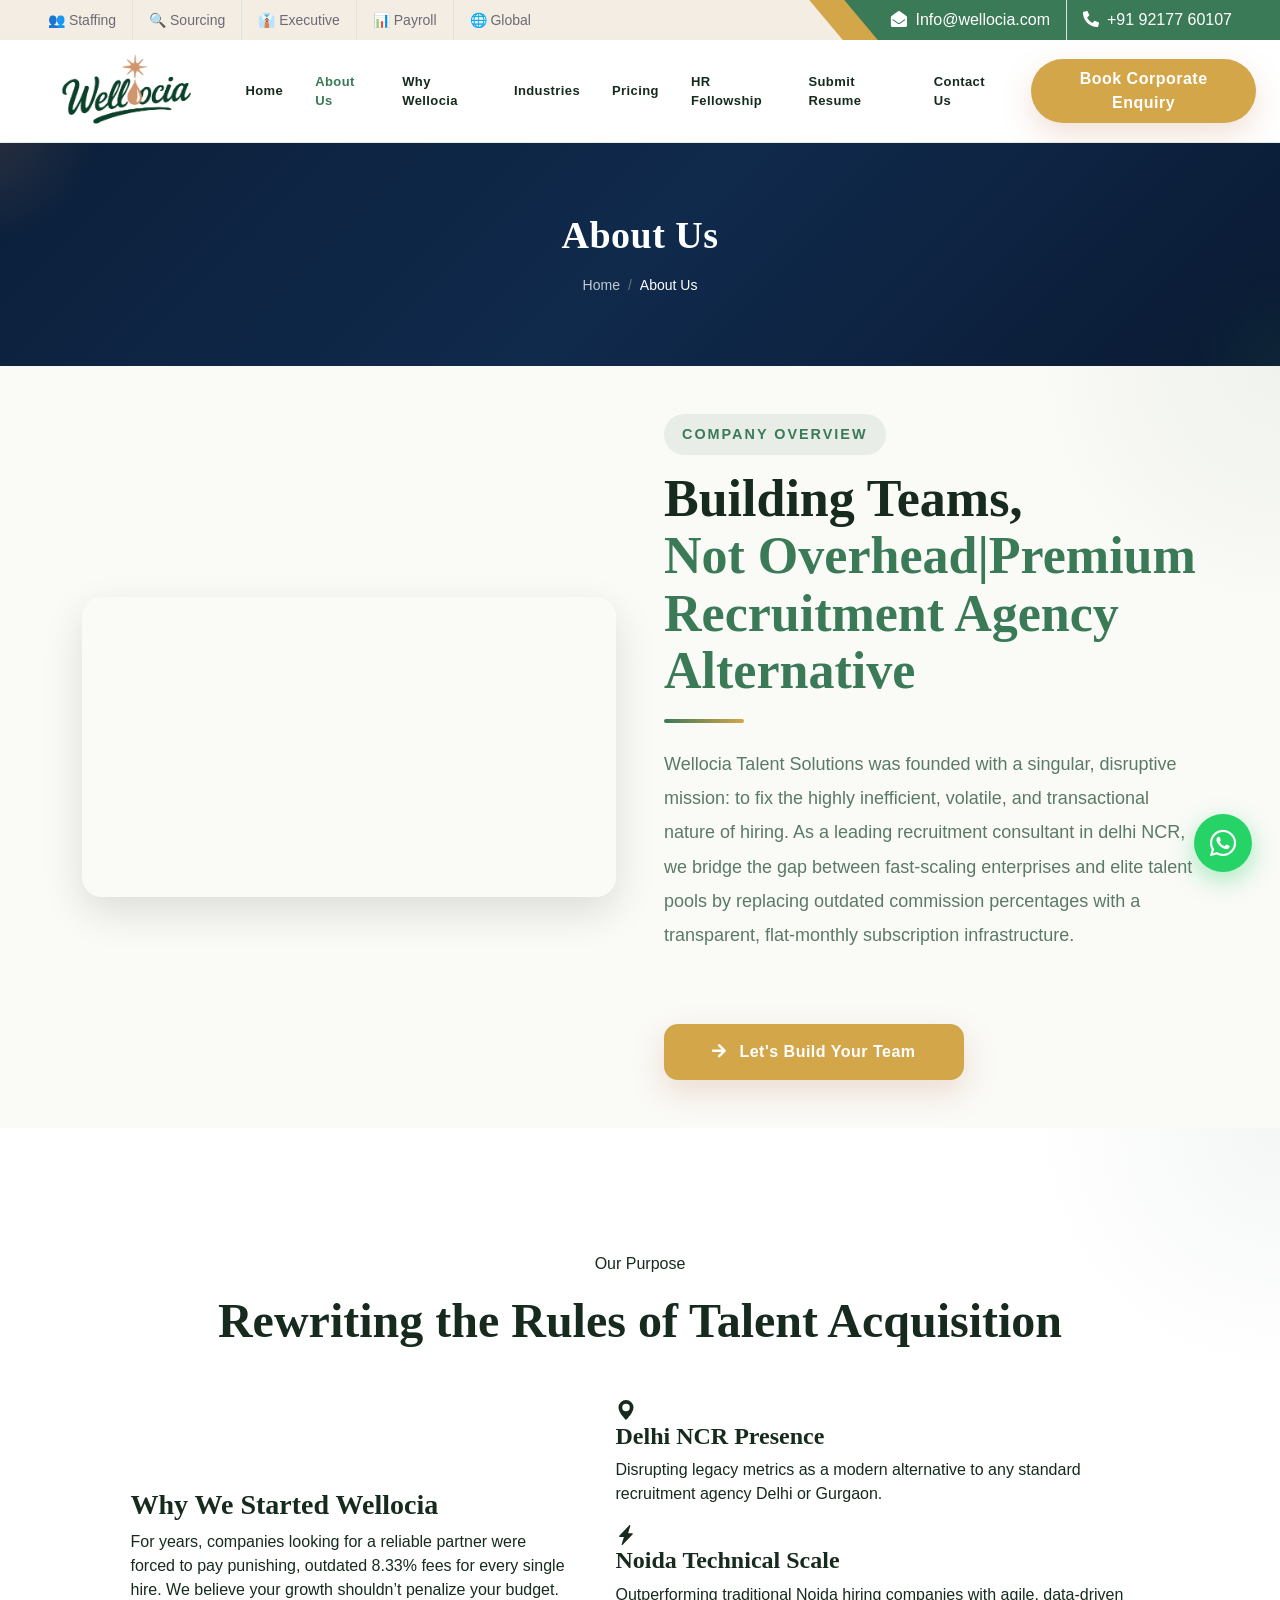
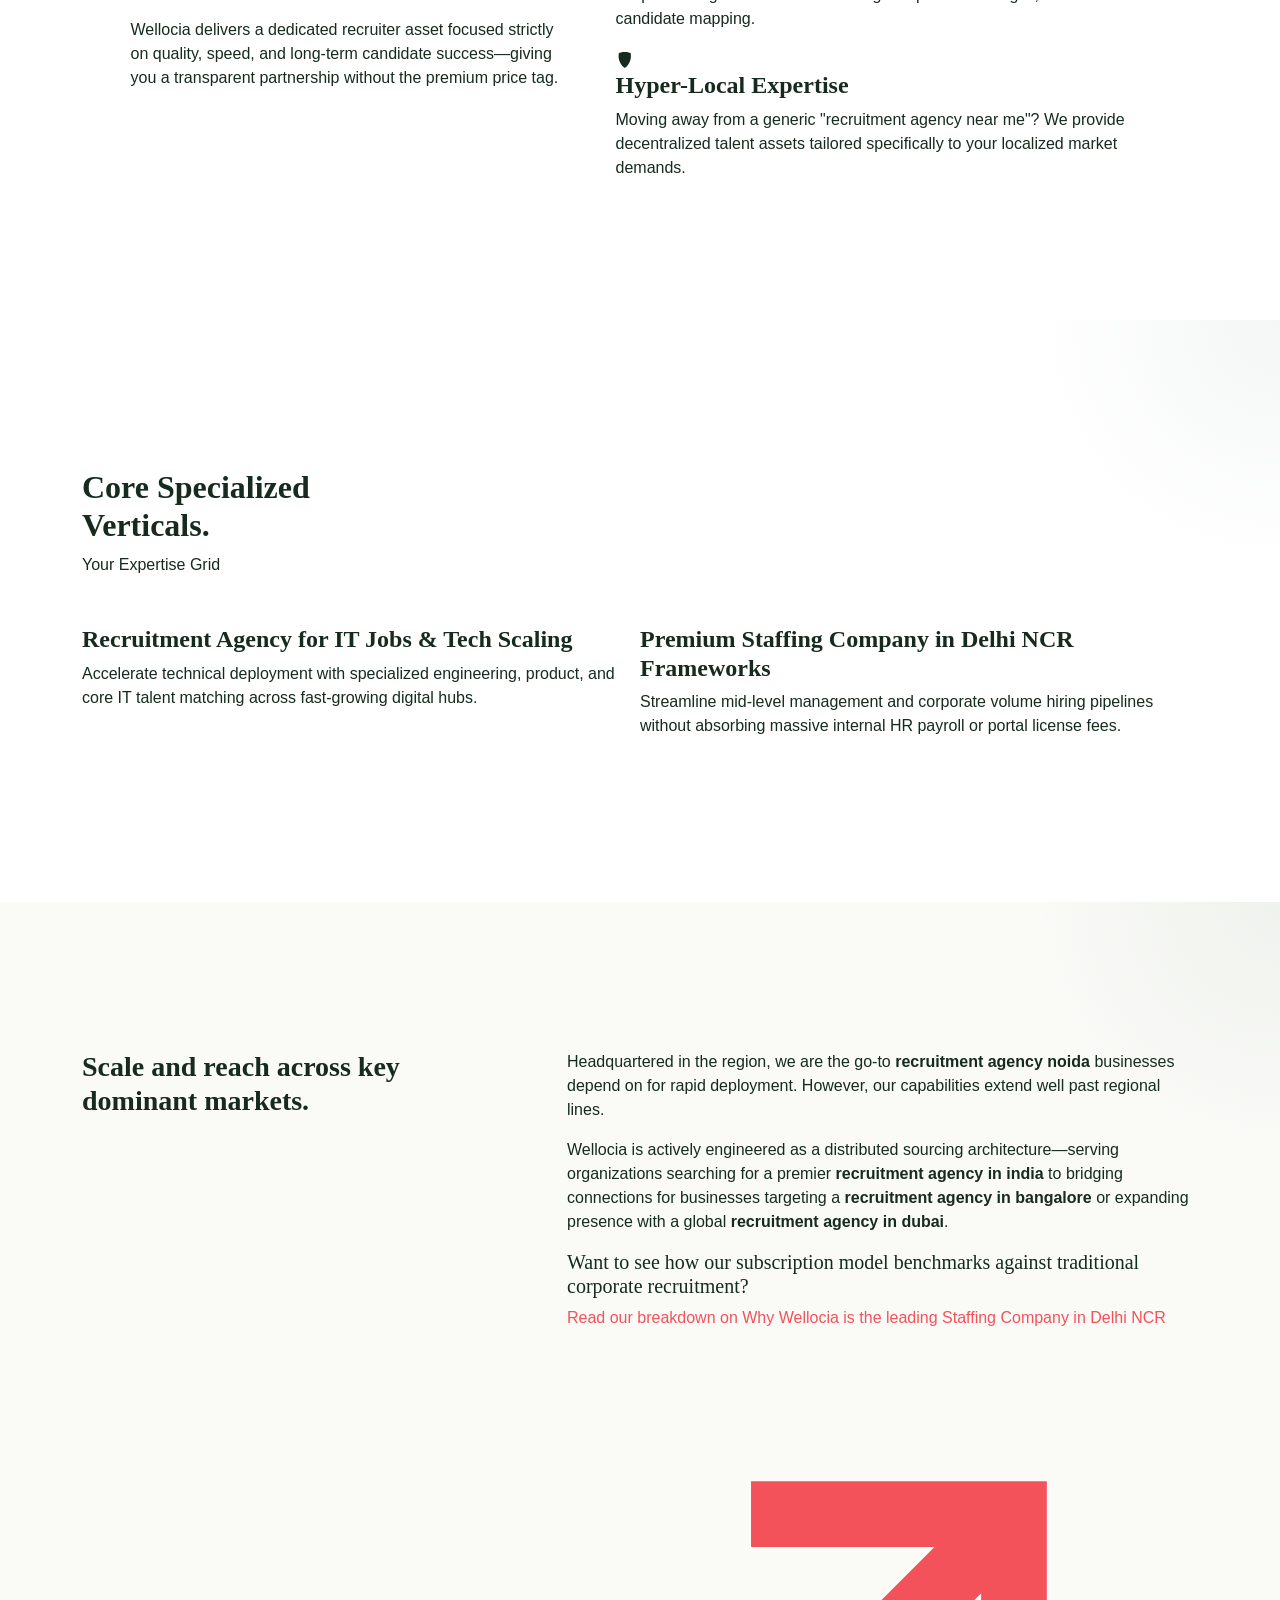
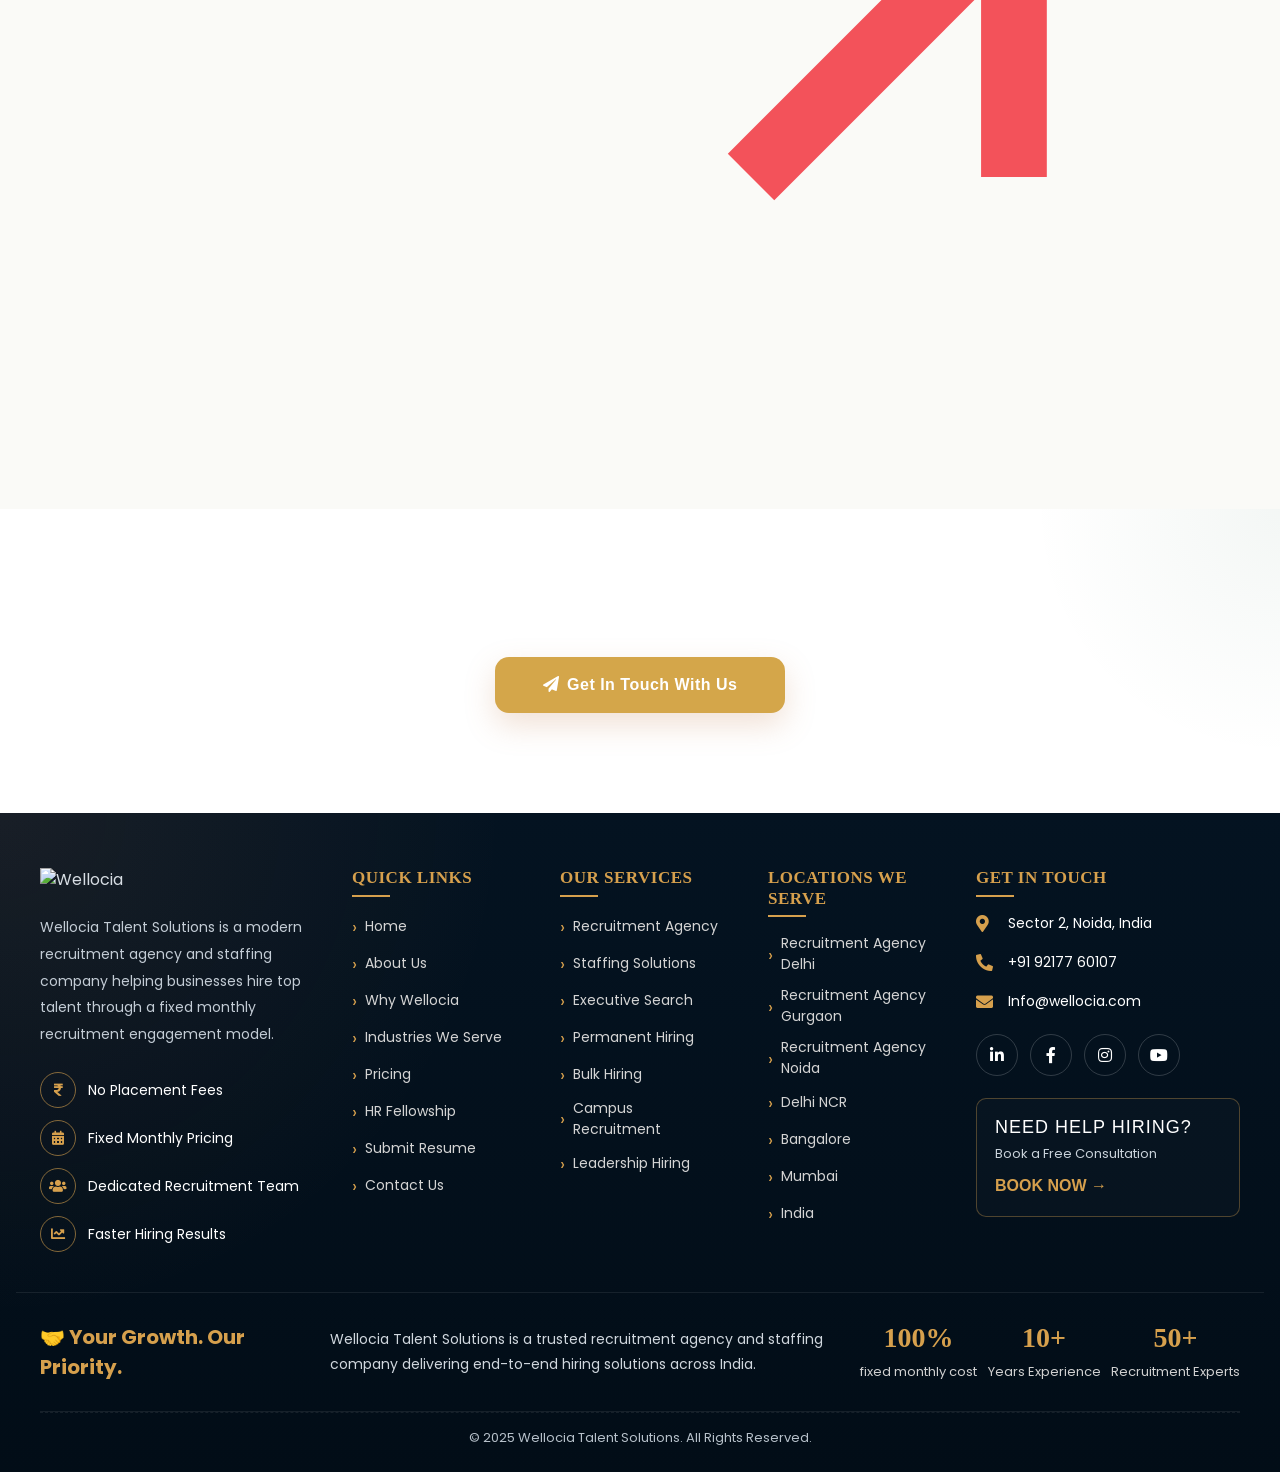
==== commit 86f59980: "Update about.html" ====
--- a/about.html
+++ b/about.html
@@ -3,13 +3,16 @@
 
 <head>
     <meta charset="utf-8">
-    <title>Wellocia | HR & Recruitment Solutions</title>
-    <meta content="width=device-width, initial-scale=1.0" name="viewport">
-    <meta name="keywords"
-        content="HR Consultancy, Recruitment Services, Staffing Solutions, Placement Agency, Corporate HR Services, Noida HR Consultancy">
-    <meta name="description"
-        content="Wellocia provides professional HR solutions, recruitment services, staffing, workforce management, labour law consultancy, compliance management, and corporate advisory services across multiple industries.">
-
+
+<title>Recruitment Agency Delhi NCR | Staffing Company Noida | Wellocia</title>
+
+<meta content="width=device-width, initial-scale=1.0" name="viewport">
+
+<meta name="keywords"
+    content="recruitment agency delhi ncr, staffing company noida, recruitment consultant delhi ncr, hiring agency noida, recruitment agency gurgaon, recruitment agency for IT jobs, executive search firm, staffing solutions india, talent acquisition company, recruitment services india">
+
+<meta name="description"
+    content="Recruitment agency in Delhi NCR, staffing company in Noida, recruitment consultant and hiring agency offering fixed monthly recruitment solutions across India.">
     <link href="img/favicon.ico" rel="icon">
     <link rel="preconnect" href="https://fonts.googleapis.com">
     <link rel="preconnect" href="https://fonts.gstatic.com" crossorigin>
@@ -36,20 +39,20 @@
         <div class="row gx-0">
             <div class="col-md-6 text-center text-lg-start mb-2 mb-lg-0">
                 <div class="d-inline-flex align-items-center">
-                    <a class="text-body py-2 pe-3 border-end" href="#"><small>Recruitment</small></a>
-                    <a class="text-body py-2 px-3 border-end" href="#"><small>Staffing</small></a>
-                    <a class="text-body py-2 px-3 border-end" href="#"><small>HR Solutions</small></a>
-                    <a class="text-body py-2 px-3 border-end" href="#"><small>Compliance</small></a>
-                    <a class="text-body py-2 ps-3" href="#"><small>Career</small></a>
+                    <a class="text-body py-2 pe-3 border-end" href="#"><small>👥 Staffing</small></a>
+                    <a class="text-body py-2 px-3 border-end" href="#"><small>🔍 Sourcing</small></a>
+                    <a class="text-body py-2 px-3 border-end" href="#"><small>👔 Executive</small></a>
+                    <a class="text-body py-2 px-3 border-end" href="#"><small>📊 Payroll </small></a>
+                    <a class="text-body py-2 ps-3" href="#"><small>🌐 Global</small></a>
                 </div>
             </div>
             <div class="col-md-6 text-center text-lg-end">
                 <div class="position-relative d-inline-flex align-items-center bg-primary text-white top-shape px-5">
                     <div class="me-3 pe-3 border-end py-2">
-                        <p class="m-0"><i class="fa fa-envelope-open me-2"></i>ekta.wellocia@gmail.com</p>
+                        <p class="m-0"><i class="fa fa-envelope-open me-2"></i>Info@wellocia.com</p>
                     </div>
                     <div class="py-2">
-                        <p class="m-0"><i class="fa fa-phone-alt me-2"></i>+91 98712 14748</p>
+                        <p class="m-0"><i class="fa fa-phone-alt me-2"></i>+91 92177 60107</p>
                     </div>
                 </div>
             </div>
@@ -78,19 +81,24 @@
 
         <a href="why-wellocia.html" class="nav-item nav-link">Why Wellocia</a>
 
-        <a href="index.html#industries" class="nav-item nav-link">Industries We Cater</a>
+        <a href="industries.html" class="nav-item nav-link">Industries</a>
 
         <a href="pricing.html" class="nav-item nav-link">Pricing</a>
 
         <a href="hrfellowship.html" class="nav-item nav-link">HR Fellowship</a>
 
-        <a href="submit-resume.html" class="nav-item nav-link">Submit Resume</a>
+         <a href="https://forms.gle/1Lc7Sw78AVhz4QkU7"
+   class="nav-item nav-link"
+   target="_blank"
+   rel="noopener">
+   Submit Resume
+</a>
 
         <a href="contact.html" class="nav-item nav-link">Contact Us</a>
 
         <a href="contact.html"
            class="btn btn-primary rounded-pill ms-lg-3 px-4 py-2">
-            Book Corporate Audit
+            Book Corporate Enquiry
         </a>
 
     </div>
@@ -98,7 +106,8 @@
 
     </nav>
     
-     <!-- BODYYYYYY --> 
+    <!-- Hero Section -->
+ <!-- BODYYYYYY --> 
 <!-- Page Header -->
     <div class="page-header text-center">
         <h1>About Us</h1>
@@ -118,14 +127,14 @@
             <!-- VIDEO -->
             <div class="col-lg-6 reveal-left">
 
-                <div class="overview-video">
-                    <iframe
-                        loading="lazy"
-                        src="https://www.youtube.com/embed/etEkEpW2C5A?rel=0"
-                        title="Wellocia Video"
-                        allowfullscreen>
-                    </iframe>
-                </div>
+               <div class="overview-video">
+    <iframe
+        loading="lazy"
+        src="https://www.youtube.com/embed/h9mXHLCgX2g"
+        title="Wellocia Video"
+        allowfullscreen>
+    </iframe>
+</div>
 
             </div>
 
@@ -137,19 +146,15 @@
                 </p>
 
                 <h2 class="overview-title">
-                    Building Exceptional Teams Through
-                    <span>People-First Recruitment</span>
+                    Building Teams,
+                    <span>Not Overhead|Premium Recruitment Agency Alternative</span>
                 </h2>
 
                 <div class="divider mb-4"></div>
 
                 <p class="overview-lead">
-                    Wellocia is a modern HR & Recruitment consultancy dedicated to helping organizations discover exceptional talent and helping professionals find opportunities where they can thrive.
-                </p>
-
-                <p class="overview-text">
-                    We combine industry expertise, strategic hiring practices, and a people-centric approach to deliver recruitment solutions that create lasting value for both businesses and candidates.
-                </p>
+                   Wellocia Talent Solutions was founded with a singular, disruptive mission: to fix the highly inefficient, volatile, and transactional nature of hiring. As a leading recruitment consultant in delhi NCR, we bridge the gap between fast-scaling enterprises and elite talent pools by replacing outdated commission percentages with a transparent, flat-monthly subscription infrastructure.
+
 
                 <div class="overview-features mt-4">
                     <!-- Features -->
@@ -168,98 +173,181 @@
 
     </div>
 </section>
+   <!-- ═══════════════════════════════════════════
+     2. OUR MISSION & VISION (WELLOCIA REDESIGN)
+═══════════════════════════════════════════ -->
+<section class="wm-section">
+    <div class="container py-4">
+
+        <!-- Section Header -->
+        <div class="text-center mb-5 reveal-up">
+            <p class="wm-eyebrow">Our Purpose</p>
+
+            <h2 class="wm-title display-5 fw-bold">
+                Rewriting the Rules of <span>Talent Acquisition</span>
+            </h2>
+
+            <div class="wm-divider mx-auto mt-3"></div>
+        </div>
+
+        <!-- Content Row -->
+        <div class="row g-5 justify-content-center align-items-center">
+
+            <!-- Left Column -->
+            <div class="col-lg-5 reveal-up">
+                <div class="wm-text-block">
+                    <h3>Why We Started Wellocia</h3>
+
+                    <p>
+                        For years, companies looking for a reliable partner were forced to pay punishing, outdated 8.33% fees for every single hire. We believe your growth shouldn’t penalize your budget.
+                    </p>
+
+                    <p>
+                        Wellocia delivers a dedicated recruiter asset focused strictly on quality, speed, and long-term candidate success—giving you a transparent partnership without the premium price tag.
+                    </p>
+                </div>
+            </div>
+
+            <!-- Right Column -->
+            <div class="col-lg-6 reveal-up">
+                <div class="wm-grid">
+
+                    <!-- Card 1 -->
+                    <div class="wm-card">
+                        <div class="wm-icon geo">
+                            <svg xmlns="http://www.w3.org/2000/svg" width="20" height="20" fill="currentColor" viewBox="0 0 16 16">
+                                <path d="M8 16s6-5.686 6-10A6 6 0 0 0 2 6c0 4.314 6 10 6 10zm0-7a3 3 0 1 1 0-6 3 3 0 0 1 0 6z"/>
+                            </svg>
+                        </div>
+                        <h4>Delhi NCR Presence</h4>
+                        <p>Disrupting legacy metrics as a modern alternative to any standard recruitment agency Delhi or Gurgaon.</p>
+                    </div>
+
+                    <!-- Card 2 -->
+                    <div class="wm-card">
+                        <div class="wm-icon lightning">
+                            <svg xmlns="http://www.w3.org/2000/svg" width="20" height="20" fill="currentColor" viewBox="0 0 16 16">
+                                <path d="M11.251.068a.5.5 0 0 1 .227.58L9.677 6.5H13a.5.5 0 0 1 .364.843l-8 8.5a.5.5 0 0 1-.842-.49L6.323 9.5H3a.5.5 0 0 1-.364-.843l8-8.5a.5.5 0 0 1 .615-.09z"/>
+                            </svg>
+                        </div>
+                        <h4>Noida Technical Scale</h4>
+                        <p>Outperforming traditional Noida hiring companies with agile, data-driven candidate mapping.</p>
+                    </div>
+
+                    <!-- Card 3 -->
+                    <div class="wm-card full">
+                        <div class="wm-flex">
+                            <div class="wm-icon shield">
+                                <svg xmlns="http://www.w3.org/2000/svg" width="20" height="20" fill="currentColor" viewBox="0 0 16 16">
+                                    <path d="M5.338 1.59a61.44 61.44 0 0 0-2.837.856.481.481 0 0 0-.328.39c-.554 4.157.726 7.19 2.253 9.188a10.725 10.725 0 0 0 2.287 2.233.446.446 0 0 0 .58 0 10.725 10.725 0 0 0 2.287-2.233c1.527-1.997 2.807-5.031 2.253-9.188a.48.48 0 0 0-.328-.39c-.651-.213-1.75-.56-2.837-.855a.466.466 0 0 0-.154 0L8 1.5l-.54.09z"/>
+                                    <path d="M10.854 6.146a.5.5 0 0 1 0 .708l-3 3a.5.5 0 0 1-.708 0l-1.5-1.5a.5.5 0 1 1 .708-.708L7.5 8.793l2.646-2.647a.5.5 0 0 1 .708 0z"/>
+                                </svg>
+                            </div>
+
+                            <div>
+                                <h4>Hyper-Local Expertise</h4>
+                                <p>Moving away from a generic "recruitment agency near me"? We provide decentralized talent assets tailored specifically to your localized market demands.</p>
+                            </div>
+                        </div>
+                    </div>
+
+                </div>
+            </div>
+
+        </div>
+
+    </div>
+</section>
+
+<!-- Scoped CSS to isolate animation features -->
+<div class="wellocia-premium-framework">
+
     <!-- ═══════════════════════════════════════════
-         2. VISION & MISSION
-    ════════════════════════════════════════════ -->
-    <section class="py-5" style="background: #f8fbfe;">
-        <div class="container">
-            <div class="text-center mb-5 reveal-up">
-                <p class="section-eyebrow">Our Purpose</p>
-                <h2 class="section-title display-6" style="color: var(--dark);">Vision & Mission</h2>
-                <div class="divider mx-auto mt-3"></div>
-            </div>
-            <div class="row g-4">
-                <div class="col-md-6 reveal-left">
-                    <div class="vm-card vision">
-                        <div class="vm-icon"><i class="fas fa-eye"></i></div>
-                        <h3>Our Vision</h3>
-                        <p class="mt-3 mb-0" style="opacity: .85; line-height: 1.9;">
-                            To be India's most trusted HR partner — recognized for transforming the way businesses attract, develop, and retain talent. We envision a future where every organization has access to the right talent, and every professional finds meaningful work aligned with their potential.
+         3. CORE SPECIALIZED VERTICALS
+    ═══════════════════════════════════════════ -->
+    <section class="core-verticals-layout">
+        <div class="container py-5">
+
+            <!-- Premium Structural Header -->
+            <div class="editorial-meta-header reveal-up">
+               
+                <h2 class="display-title">Core Specialized<br>Verticals.</h2>
+                <p class="display-caption">Your Expertise Grid</p>
+            </div>
+
+            <!-- Asymmetric Interaction Grid -->
+            <div class="row g-0 mt-5 custom-grid-border">
+                
+                <div class="col-lg-6 project-panel-card">
+                    <div class="panel-inner">
+                        
+                        <h4 class="panel-title">Recruitment Agency for IT Jobs & Tech Scaling</h4>
+                        <p class="panel-body">Accelerate technical deployment with specialized engineering, product, and core IT talent matching across fast-growing digital hubs.</p>
+                        <div class="panel-corner-line"></div>
+                    </div>
+                </div>
+
+                <div class="col-lg-6 project-panel-card">
+                    <div class="panel-inner">
+                       
+                        <h4 class="panel-title">Premium Staffing Company in Delhi NCR Frameworks</h4>
+                        <p class="panel-body">Streamline mid-level management and corporate volume hiring pipelines without absorbing massive internal HR payroll or portal license fees.</p>
+                        <div class="panel-corner-line"></div>
+                    </div>
+                </div>
+
+            </div>
+        </div>
+    </section>
+
+    <!-- ═══════════════════════════════════════════
+         4. GEOGRAPHIC & SOURCING FOOTPRINT
+    ═══════════════════════════════════════════ -->
+    <section class="geo-footprint-layout">
+        <div class="container py-5">
+            <div class="row align-items-stretch g-5">
+                
+                <!-- Sticky Structural Side-Panel -->
+                <div class="col-lg-5 sticky-side-panel">
+                    <div class="sticky-inner-content">
+                        
+                        <h3 class="geo-accented-heading">Scale and reach across key dominant markets.</h3>
+                        <div class="geometric-shape"></div>
+                    </div>
+                </div>
+
+                <!-- High-End Narrative Content -->
+                <div class="col-lg-7">
+                    <div class="narrative-scroller">
+                        <p class="lead-narrative-text">
+                            Headquartered in the region, we are the go-to <strong class="text-anchor-token">recruitment agency noida</strong> businesses depend on for rapid deployment. However, our capabilities extend well past regional lines.
                         </p>
-                    </div>
-                </div>
-                <div class="col-md-6 reveal-right">
-                    <div class="vm-card mission">
-                        <div class="vm-icon"><i class="fas fa-rocket"></i></div>
-                        <h3>Our Mission</h3>
-                        <p class="mt-3 mb-0" style="opacity: .92; line-height: 1.9;">
-                            To deliver innovative, people-centric HR solutions that create lasting value for our clients and candidates. Through ethical practices, deep industry knowledge, and a commitment to excellence, we bridge the gap between exceptional talent and exceptional opportunity.
+                        <p class="sub-narrative-text">
+                            Wellocia is actively engineered as a distributed sourcing architecture—serving organizations searching for a premier <strong class="text-anchor-token">recruitment agency in india</strong> to bridging connections for businesses targeting a <strong class="text-anchor-token">recruitment agency in bangalore</strong> or expanding presence with a global <strong class="text-anchor-token">recruitment agency in dubai</strong>.
                         </p>
-                    </div>
-                </div>
+
+                        <!-- Elevated Contextual Direct Action Link -->
+                        <div class="contextual-card-banner">
+                            <div class="banner-line"></div>
+                            <div class="banner-body">
+                                <h5>Want to see how our subscription model benchmarks against traditional corporate recruitment?</h5>
+                                <a href="why-wellocia.html" class="interactive-action-link">
+                                    <span>Read our breakdown on Why Wellocia is the leading Staffing Company in Delhi NCR</span>
+                                    <div class="link-circle-arrow">
+                                        <svg viewBox="0 0 24 24" fill="none" stroke="currentColor" stroke-width="2.5"><line x1="7" y1="17" x2="17" y2="7"></line><polyline points="7 7 17 7 17 17"></polyline></svg>
+                                    </div>
+                                </a>
+                            </div>
+                        </div>
+
+                    </div>
+                </div>
+
             </div>
         </div>
     </section>
 
-    
-
-    <!-- ═══════════════════════════════════════════
-         4. CORE VALUES
-    ════════════════════════════════════════════ -->
-    <section class="py-5">
-        <div class="container">
-            <div class="text-center mb-5 reveal-up">
-                <p class="section-eyebrow">What Drives Us</p>
-                <h2 class="section-title display-6" style="color: var(--dark);">Our Core Values</h2>
-                <div class="divider mx-auto mt-3"></div>
-            </div>
-            <div class="row g-4">
-                <div class="col-sm-6 col-lg-4">
-                    <div class="value-card reveal-up">
-                        <div class="value-icon"><i class="fas fa-handshake"></i></div>
-                        <h5>Integrity</h5>
-                        <p class="text-muted small mb-0">We operate with complete transparency and honesty — with clients, candidates, and each other. Our word is our commitment.</p>
-                    </div>
-                </div>
-                <div class="col-sm-6 col-lg-4">
-                    <div class="value-card reveal-up">
-                        <div class="value-icon"><i class="fas fa-trophy"></i></div>
-                        <h5>Excellence</h5>
-                        <p class="text-muted small mb-0">We hold ourselves to the highest professional standards in every search, every placement, and every consultation we deliver.</p>
-                    </div>
-                </div>
-                <div class="col-sm-6 col-lg-4">
-                    <div class="value-card reveal-up">
-                        <div class="value-icon"><i class="fas fa-users"></i></div>
-                        <h5>People First</h5>
-                        <p class="text-muted small mb-0">Every decision begins with people — candidates and clients alike. We invest in relationships, not just transactions.</p>
-                    </div>
-                </div>
-                <div class="col-sm-6 col-lg-4">
-                    <div class="value-card reveal-up">
-                        <div class="value-icon"><i class="fas fa-lightbulb"></i></div>
-                        <h5>Innovation</h5>
-                        <p class="text-muted small mb-0">We continuously adapt to emerging HR trends and technologies, ensuring our solutions remain relevant and future-ready.</p>
-                    </div>
-                </div>
-                <div class="col-sm-6 col-lg-4">
-                    <div class="value-card reveal-up">
-                        <div class="value-icon"><i class="fas fa-balance-scale"></i></div>
-                        <h5>Compliance</h5>
-                        <p class="text-muted small mb-0">We uphold all labour laws and regulatory requirements, guiding clients toward legally sound and ethical workforce practices.</p>
-                    </div>
-                </div>
-                <div class="col-sm-6 col-lg-4">
-                    <div class="value-card reveal-up">
-                        <div class="value-icon"><i class="fas fa-chart-line"></i></div>
-                        <h5>Growth Mindset</h5>
-                        <p class="text-muted small mb-0">We believe in continuous learning — for our team, our clients, and the candidates whose careers we help shape.</p>
-                    </div>
-                </div>
-            </div>
-        </div>
-    </section>
-
+</div>
     
             <!-- CTA -->
              <section>
@@ -271,55 +359,168 @@
         </div>
     </section>
 
-    <!-- Footer -->
-    <div class="container-fluid bg-dark text-secondary p-5" id="contact" data-aos="fade-up" data-aos-duration="1000">
-        <div class="row g-5">
-            <div class="col-lg-4 col-md-6" data-aos="fade-up" data-aos-duration="900" data-aos-delay="100">
-                <h3 class="text-white mb-4">Quick Links</h3>
-                <div class="d-flex flex-column justify-content-start">
-                    <a class="text-secondary mb-2" href="index.html"><i class="bi bi-arrow-right text-primary me-2"></i>Home</a>
-                    <a class="text-secondary mb-2" href="about.html"><i
-                            class="bi bi-arrow-right text-primary me-2"></i>About Us</a>
-                    <a class="text-secondary mb-2" href="hrfellowship.html"><i
-                            class="bi bi-arrow-right text-primary me-2"></i>HR Fellowship</a>
-                    <a class="text-secondary" href="contact.html"><i class="bi bi-arrow-right text-primary me-2"></i>Contact
-                        Us</a>
-                </div>
-            </div>
-            <div class="col-lg-4 col-md-6" data-aos="fade-up" data-aos-duration="900" data-aos-delay="200">
-                <h3 class="text-white mb-4">Our Locations</h3>
-                <p class="mb-3"><i class="bi bi-geo-alt text-primary me-2"></i>Sector 2 , Noida</p>
-                
-            </div>
-            <div class="col-lg-4 col-md-6" data-aos="fade-up" data-aos-duration="900" data-aos-delay="300">
-                <h3 class="text-white mb-4">Get In Touch</h3>
-                <p class="mb-2">
-                    <i class="bi bi-envelope-open text-primary me-2"></i>
-                    <a href="mailto:ekta.wellocia@gmail.com" class="text-secondary">ekta.wellocia@gmail.com</a>
-                </p>
-                <p class="mb-3"><i class="bi bi-telephone text-primary me-2"></i>+91 98712 14748</p>
-                <div class="d-flex mt-4">
-                    <a class="btn btn-lg btn-primary btn-lg-square rounded-circle me-2" href="#"><i
-                            class="fab fa-linkedin-in fw-normal"></i></a>
-                    <a class="btn btn-lg btn-primary btn-lg-square rounded-circle me-2" href="#"><i
-                            class="fab fa-facebook-f fw-normal"></i></a>
-                    <a class="btn btn-lg btn-primary btn-lg-square rounded-circle" href="#"><i
-                            class="fab fa-instagram fw-normal"></i></a>
-                </div>
-            </div>
-        </div>
+
+  <footer class="wellocia-footer">
+
+    <div class="container-fluid">
+
+        <div class="row g-5 footer-top">
+
+            <!-- Company -->
+            <div class="col-xl-3 col-lg-6">
+                <div class="footer-brand">
+
+                    <img src="img/logo2.png" alt="Wellocia">
+
+                    <p>
+                        Wellocia Talent Solutions is a modern recruitment agency
+                        and staffing company helping businesses hire top talent
+                        through a fixed monthly recruitment engagement model.
+                    </p>
+
+                    <div class="footer-benefits">
+                        <div><i class="fas fa-rupee-sign"></i> No Placement Fees</div>
+                        <div><i class="fas fa-calendar-alt"></i> Fixed Monthly Pricing</div>
+                        <div><i class="fas fa-users"></i> Dedicated Recruitment Team</div>
+                        <div><i class="fas fa-chart-line"></i> Faster Hiring Results</div>
+                    </div>
+
+                </div>
+            </div>
+
+            <!-- Quick Links -->
+            <div class="col-xl-2 col-lg-6">
+                <h4>Quick Links</h4>
+
+                <ul>
+                    <li><a href="index.html">Home</a></li>
+                    <li><a href="about.html">About Us</a></li>
+                    <li><a href="why-wellocia.html">Why Wellocia</a></li>
+                    <li><a href="industries.html">Industries We Serve</a></li>
+                    <li><a href="pricing.html">Pricing</a></li>
+                    <li><a href="hrfellowship.html">HR Fellowship</a></li>
+                    <li><a href="https://forms.gle/1Lc7Sw78AVhz4QkU7">Submit Resume</a></li>
+                    <li><a href="contact.html">Contact Us</a></li>
+                </ul>
+            </div>
+
+            <!-- Services -->
+            <div class="col-xl-2 col-lg-6">
+                <h4>Our Services</h4>
+
+                <ul>
+                    <li><a href="pricing.html">Recruitment Agency</a></li>
+                    <li><a href="pricing.html">Staffing Solutions</a></li>
+                    <li><a href="pricing.html">Executive Search</a></li>
+                    <li><a href="pricing.html">Permanent Hiring</a></li>
+                    <li><a href="pricing.html">Bulk Hiring</a></li>
+                    <li><a href="pricing.html">Campus Recruitment</a></li>
+                    <li><a href="pricing.html">Leadership Hiring</a></li>
+                </ul>
+            </div>
+
+            <!-- Locations -->
+            <div class="col-xl-2 col-lg-6">
+                <h4>Locations We Serve</h4>
+
+                <ul>
+                    <li><a href="pricing.html">Recruitment Agency Delhi</a></li>
+                    <li><a href="pricing.html">Recruitment Agency Gurgaon</a></li>
+                    <li><a href="pricing.html">Recruitment Agency Noida</a></li>
+                    <li><a href="pricing.html">Delhi NCR</a></li>
+                    <li><a href="pricing.html">Bangalore</a></li>
+                    <li><a href="pricing.html">Mumbai</a></li>
+                    <li><a href="pricing.html">India</a></li>
+                </ul>
+            </div>
+
+            <!-- Contact -->
+            <div class="col-xl-3 col-lg-6">
+
+                <h4>Get In Touch</h4>
+
+                <div class="contact-item">
+                    <i class="fas fa-map-marker-alt"></i>
+                    <span>Sector 2, Noida, India</span>
+                </div>
+
+                <div class="contact-item">
+                    <i class="fas fa-phone-alt"></i>
+                    <span>+91 92177 60107</span>
+                </div>
+
+                <div class="contact-item">
+                    <i class="fas fa-envelope"></i>
+                    <span>Info@wellocia.com</span>
+                </div>
+
+                <div class="footer-social">
+                    <a href="https://www.linkedin.com/company/wellocia"><i class="fab fa-linkedin-in"></i></a>
+                    <a href="https://www.facebook.com/share/1DY1J8x6pr/?mibextid=wwXIfr"><i class="fab fa-facebook-f"></i></a>
+                    <a href="https://www.instagram.com/wellociatallentsolutions"><i class="fab fa-instagram"></i></a>
+                    <a href="https://www.youtube.com/@Wellocia"><i class="fab fa-youtube"></i></a>
+                </div>
+
+                <div class="footer-cta">
+                    <h5>Need Help Hiring?</h5>
+                    <p>Book a Free Consultation</p>
+                    <a href="contact.html">BOOK NOW →</a>
+                </div>
+
+            </div>
+
+        </div>
+
+        <!-- Middle Strip -->
+
+        <div class="footer-middle">
+
+            <div class="footer-tagline">
+                🤝 Your Growth. Our Priority.
+            </div>
+
+            <div class="footer-description">
+                Wellocia Talent Solutions is a trusted recruitment agency and
+                staffing company delivering end-to-end hiring solutions across
+                India.
+            </div>
+
+            <div class="footer-stats">
+
+                <div>
+                    <h3>100%</h3>
+                    <span>fixed monthly cost</span>
+                </div>
+
+                <div>
+                    <h3>10+</h3>
+                    <span>Years Experience</span>
+                </div>
+
+                <div>
+                    <h3>50+</h3>
+                    <span>Recruitment Experts</span>
+                </div>
+
+            </div>
+
+        </div>
+
+        
+
+        <!-- Copyright -->
+
+        <div class="copyright">
+            © 2025 Wellocia Talent Solutions. All Rights Reserved.
+        </div>
+
     </div>
 
-    <!-- Copyright -->
-    <div class="container-fluid bg-dark text-secondary text-center border-top py-4 px-5"
-        style="border-color: rgba(256, 256, 256, .1) !important;" data-aos="fade-up" data-aos-duration="900">
-        <p class="m-0">&copy; Wellocia. All Rights Reserved.</p>
-    </div>
-
+</footer>
 
 
     <!-- WhatsApp Float -->
-    <a href="https://wa.me/919871214748" class="whatsapp-float" target="_blank">
+    <a href="https://wa.me/919217760107" class="whatsapp-float" target="_blank">
         <i class="fab fa-whatsapp"></i>
     </a>
 
@@ -332,7 +533,9 @@
     <script src="https://unpkg.com/aos@2.3.4/dist/aos.js"></script>
     <script src="https://unpkg.com/aos@2.3.4/dist/aos.js"></script>
 
-   <script>
+ 
+    <script src="js/main.js"></script>
+     <script>
 const reveals = document.querySelectorAll(
 '.reveal-up,.reveal-left,.reveal-right'
 );
@@ -348,8 +551,6 @@
 reveals.forEach(el=>observer.observe(el));
 </script>
 
-    <script src="js/main.js"></script>
-
 </body>
 
 </html>
--- a/css/style.css
+++ b/css/style.css
@@ -1219,47 +1219,150 @@
 /* ===================================
    PREMIUM MOVING INDUSTRIES BAR
 =================================== */
-
-.industry-ticker {
+/* ==========================================
+   PREMIUM INDUSTRY TICKER
+========================================== */
+
+.industry-ticker{
     background: var(--accent);
-    padding: 10px 15px;
-    border-top: 1px solid rgba(22, 43, 30, 0.08);
-    border-bottom: 1px solid rgba(22, 43, 30, 0.08);
-}
-
-.comparison-ticker {
-    display: flex;
-    justify-content: center;
+    position: relative;
+    overflow: hidden;
+    padding: 12px 0;
+    border-top: 1px solid rgba(22,43,30,.08);
+    border-bottom: 1px solid rgba(22,43,30,.08);
+    white-space: nowrap;
+}
+
+.ticker-track{
+    display: inline-flex;
     align-items: center;
-    gap: 20px;
-    flex-wrap: wrap;
-}
-
-.old-price {
-    color: rgba(22,43,30,.70);
-    font-size: 14px;
-    font-weight: 600;
-    text-decoration: line-through;
-}
-
-.vs-badge {
-    background: var(--dark);
-    color: #fff;
-    padding: 6px 14px;
-    border-radius: 30px;
-    font-size: 12px;
-    font-weight: 800;
-    letter-spacing: 1px;
-}
-
-.new-price {
-    background: #fff;
+    gap: 22px;
+    min-width: max-content;
+    animation: ticker-scroll 40s linear infinite;
+    will-change: transform;
+}
+
+.ticker-track span{
     color: var(--dark);
-    padding: 6px 16px;
-    border-radius: 30px;
-    font-size: 16px;
-    font-weight: 800;
-    box-shadow: 0 4px 12px rgba(22,43,30,.12);
+    font-size: 15px;
+    font-weight: 700;
+    letter-spacing: .2px;
+    flex-shrink: 0;
+}
+
+/* separator dots */
+
+.ticker-track span.separator{
+    color: rgba(22,43,30,.55);
+    font-size: 18px;
+    font-weight: 900;
+}
+
+/* smooth animation */
+
+@keyframes ticker-scroll{
+    from{
+        transform: translateX(-50%);
+    }
+    to{
+        transform: translateX(0);
+    }
+}
+
+/* pause on hover */
+
+.industry-ticker:hover .ticker-track{
+    animation-play-state: paused;
+}
+
+/* ==========================
+   LARGE DESKTOP
+========================== */
+
+@media (min-width:1400px){
+
+.ticker-track{
+    animation-duration:45s;
+}
+
+.ticker-track span{
+    font-size:15px;
+}
+}
+
+/* ==========================
+   LAPTOP
+========================== */
+
+@media (max-width:1199px){
+
+.ticker-track{
+    gap:18px;
+}
+
+.ticker-track span{
+    font-size:14px;
+}
+}
+
+/* ==========================
+   TABLET
+========================== */
+
+@media (max-width:991px){
+
+.industry-ticker{
+    padding:10px 0;
+}
+
+.ticker-track{
+    gap:16px;
+    animation-duration:35s;
+}
+
+.ticker-track span{
+    font-size:13px;
+}
+}
+
+/* ==========================
+   MOBILE
+========================== */
+
+@media (max-width:767px){
+
+.industry-ticker{
+    padding:9px 0;
+}
+
+.ticker-track{
+    gap:14px;
+    animation-duration:28s;
+}
+
+.ticker-track span{
+    font-size:12px;
+    font-weight:600;
+}
+
+.ticker-track span.separator{
+    font-size:14px;
+}
+}
+
+/* ==========================
+   SMALL IPHONES
+========================== */
+
+@media (max-width:375px){
+
+.ticker-track{
+    animation-duration:24s;
+}
+
+.ticker-track span{
+    font-size:11px;
+}
 }
 
 .section-subtitle {
@@ -4447,3 +4550,1476 @@
     text-decoration:none;
     cursor:pointer;
 }
+/* All selectors are strictly nested under .wl-premium-billing-scope to prevent global leaks */
+/* ==========================================================================
+   GLOBAL SCOPE LAYER (No leakages to your existing elements)
+   ========================================================================== */
+.wl-premium-billing-scope {
+  box-sizing: border-box;
+  width: 100%;
+  background-color: var(--light);
+  color: var(--text);
+  padding: 60px 40px;
+  display: flex;
+  justify-content: center;
+  align-items: center;
+  font-family: -apple-system, BlinkMacSystemFont, "SF Pro Display", "Segoe UI", Roboto, sans-serif;
+  overflow-x: hidden;
+}
+
+/* Enforce local box models */
+.wl-premium-billing-scope * {
+  box-sizing: border-box;
+  transition: all 0.25s cubic-bezier(0.16, 1, 0.3, 1);
+}
+
+.wl-premium-billing-scope .wl-container {
+  width: 100%;
+  max-width: 1400px;
+}
+
+/* Header Section */
+.wl-premium-billing-scope .wl-header {
+  text-align: center;
+  margin-bottom: 50px;
+  max-width: 800px;
+  margin-left: auto;
+  margin-right: auto;
+}
+
+.wl-premium-billing-scope .wl-badge-pill {
+  display: inline-block;
+  background-color: var(--secondary);
+  color: var(--primary);
+  font-size: 0.8rem;
+  font-weight: 700;
+  text-transform: uppercase;
+  letter-spacing: 0.08em;
+  padding: 6px 16px;
+  border-radius: 100px;
+  margin-bottom: 16px;
+}
+
+.wl-premium-billing-scope .wl-title {
+  font-size: 2.25rem;
+  font-weight: 800;
+  color: var(--dark);
+  line-height: 1.2;
+  margin: 0 0 12px 0;
+  letter-spacing: -0.02em;
+}
+
+.wl-premium-billing-scope .wl-subtitle {
+  font-size: 1.05rem;
+  color: var(--muted);
+  line-height: 1.5;
+  margin: 0;
+}
+
+/* ==========================================================================
+   SUBSCRIPTION CARDS GRID (Horizontal Alignment Layout)
+   ========================================================================== */
+.wl-premium-billing-scope .wl-grid {
+  display: grid;
+  grid-template-columns: repeat(4, 1fr);
+  gap: 24px;
+  margin-bottom: 50px;
+  /* Forces all items in the row to stretch to match the tallest sibling card */
+  align-items: stretch; 
+}
+
+/* Premium Card Construction */
+.wl-premium-billing-scope .wl-card {
+  background: #ffffff;
+  border: 1px solid var(--border);
+  border-radius: 16px;
+  display: flex;
+  flex-direction: column; /* Vertical alignment engine within individual cards */
+  position: relative;
+  overflow: hidden;
+  box-shadow: 0 4px 12px -2px rgba(22, 43, 30, 0.03);
+}
+
+.wl-premium-billing-scope .wl-card:hover {
+  transform: translateY(-4px);
+  box-shadow: 0 20px 35px -10px rgba(22, 43, 30, 0.08);
+  border-color: var(--accent);
+}
+
+.wl-premium-billing-scope .wl-card-header {
+  padding: 24px 20px 16px 20px;
+  text-align: center;
+  border-bottom: 1px solid var(--soft);
+}
+
+.wl-premium-billing-scope .wl-plan-tag {
+  font-size: 0.72rem;
+  font-weight: 700;
+  text-transform: uppercase;
+  letter-spacing: 0.05em;
+  color: var(--muted);
+  display: block;
+  margin-bottom: 6px;
+}
+
+.wl-premium-billing-scope .wl-plan-title {
+  font-size: 1.25rem;
+  font-weight: 800;
+  color: var(--dark);
+  margin: 0;
+}
+
+.wl-premium-billing-scope .wl-plan-volume {
+  font-size: 0.82rem;
+  color: var(--muted);
+  margin: 2px 0 0 0;
+}
+
+/* Flex grow pushes features apart and locks structural alignment */
+.wl-premium-billing-scope .wl-card-body {
+  padding: 24px 20px;
+  flex-grow: 1; 
+  display: flex;
+  flex-direction: column;
+}
+
+/* Pricing Blocks */
+.wl-premium-billing-scope .wl-price-block {
+  text-align: center;
+  margin-bottom: 24px;
+  color: var(--dark);
+}
+
+.wl-premium-billing-scope .wl-currency {
+  font-size: 1.2rem;
+  font-weight: 600;
+  vertical-align: super;
+}
+
+.wl-premium-billing-scope .wl-amount {
+  font-size: 2rem;
+  font-weight: 800;
+  letter-spacing: -0.02em;
+}
+
+.wl-premium-billing-scope .wl-period {
+  font-size: 0.85rem;
+  color: var(--muted);
+}
+
+.wl-premium-billing-scope .wl-custom-quote {
+  font-size: 1.65rem;
+  font-weight: 800;
+  color: var(--primary);
+  display: block;
+  padding: 4px 0;
+}
+
+/* Card Feature Contents */
+.wl-premium-billing-scope .wl-features {
+  flex-grow: 1; /* Pushes content down ensuring the buttons stay aligned precisely */
+  display: flex;
+  flex-direction: column;
+}
+
+.wl-premium-billing-scope .wl-feat-primary {
+  font-size: 0.9rem;
+  font-weight: 600;
+  line-height: 1.45;
+  color: var(--text);
+  margin: 0 0 10px 0;
+}
+
+.wl-premium-billing-scope .wl-feat-secondary {
+  font-size: 0.82rem;
+  line-height: 1.45;
+  color: var(--muted);
+  margin: 0;
+}
+
+.wl-premium-billing-scope .wl-disclaimer-box {
+  font-size: 0.75rem;
+  color: var(--muted);
+  background-color: var(--soft);
+  border-radius: 8px;
+  padding: 8px 10px;
+  margin-top: auto; /* Attaches disclaimer neatly above footer context */
+  line-height: 1.4;
+  border: 1px solid var(--border);
+}
+
+.wl-premium-billing-scope .wl-highlight-badge {
+  font-size: 0.82rem;
+  background: #ffffff;
+  padding: 10px;
+  border-radius: 8px;
+  border-left: 3px solid var(--primary);
+  margin-top: auto; /* Fastens element layout cleanly */
+  line-height: 1.4;
+}
+
+/* Action Footers */
+.wl-premium-billing-scope .wl-card-footer {
+  padding: 20px;
+  background-color: #ffffff;
+  border-top: 1px solid var(--soft);
+}
+
+/* Custom Element Overrides */
+.wl-premium-billing-scope .wl-card-featured {
+  border-color: var(--accent);
+  border-width: 2px;
+  box-shadow: 0 10px 25px -5px rgba(201, 134, 90, 0.15);
+}
+
+.wl-premium-billing-scope .wl-card-featured .wl-plan-tag {
+  color: var(--accent);
+}
+
+.wl-premium-billing-scope .wl-ribbon {
+  position: absolute;
+  top: 12px;
+  right: -33px;
+  background: var(--accent);
+  color: white;
+  font-size: 0.68rem;
+  font-weight: 700;
+  padding: 4px 33px;
+  transform: rotate(45deg);
+  text-transform: uppercase;
+  letter-spacing: 0.05em;
+}
+
+.wl-premium-billing-scope .wl-card-custom {
+  background-color: var(--soft);
+  border-color: var(--secondary);
+}
+.wl-premium-billing-scope .wl-card-custom .wl-card-header {
+  background-color: var(--secondary);
+  border-bottom: 1px solid var(--border);
+}
+.wl-premium-billing-scope .wl-card-custom .wl-card-footer {
+  background-color: transparent;
+}
+.wl-premium-billing-scope .tag-custom {
+  color: var(--primary);
+}
+
+/* Call to Action Premium Buttons */
+.wl-premium-billing-scope .wl-btn {
+  display: block;
+  width: 100%;
+  padding: 12px 16px;
+  border-radius: 8px;
+  font-size: 0.88rem;
+  font-weight: 700;
+  text-decoration: none;
+  text-align: center;
+}
+
+.wl-premium-billing-scope .wl-btn-outline {
+  border: 1.5px solid var(--accent);
+  color: var(--accent);
+  background: transparent;
+}
+
+.wl-premium-billing-scope .wl-btn-outline:hover {
+  background: var(--accent);
+  color: #ffffff;
+}
+
+.wl-premium-billing-scope .wl-btn-solid {
+  background: var(--primary);
+  color: #ffffff;
+  border: 1px solid var(--primary);
+}
+
+.wl-premium-billing-scope .wl-btn-solid:hover {
+  background: var(--primary-hover);
+  border-color: var(--primary-hover);
+}
+
+/* ==========================================================================
+   COMPACT FULL-SCREEN DARK SAFETY PANEL (Reworked Size Balance)
+   ========================================================================== */
+/* =========================================================
+   PREMIUM SAFETY PANEL
+   ========================================================= */
+
+.wl-premium-billing-scope .wl-safety-panel{
+    display:grid;
+    grid-template-columns:repeat(2,minmax(0,1fr));
+    gap:40px;
+
+    margin-top:50px;
+    padding:40px;
+
+    background:linear-gradient(
+        135deg,
+        #14271c 0%,
+        #1b3324 100%
+    );
+
+    border-radius:20px;
+    border:1px solid rgba(255,255,255,.08);
+
+    box-shadow:
+        0 20px 40px rgba(0,0,0,.08),
+        inset 0 1px 0 rgba(255,255,255,.05);
+
+    overflow:hidden;
+}
+
+/* =========================================================
+   COLUMN
+   ========================================================= */
+
+.wl-premium-billing-scope .wl-panel-col{
+    min-width:0;
+    display:flex;
+    flex-direction:column;
+}
+
+.wl-premium-billing-scope .wl-panel-col.border-left{
+    border-left:1px solid rgba(255,255,255,.08);
+    padding-left:40px;
+}
+
+/* =========================================================
+   HEADER
+   ========================================================= */
+
+.wl-premium-billing-scope .wl-panel-header{
+    display:flex;
+    align-items:center;
+    gap:14px;
+    margin-bottom:20px;
+}
+
+.wl-premium-billing-scope .wl-panel-icon{
+    width:42px;
+    height:42px;
+
+    display:flex;
+    align-items:center;
+    justify-content:center;
+
+    border-radius:12px;
+
+    background:var(--primary);
+
+    font-size:1.2rem;
+
+    flex-shrink:0;
+}
+
+.wl-premium-billing-scope .wl-panel-header h3{
+    margin:0;
+
+    color:#ffffff;
+
+    font-size:1.3rem;
+    font-weight:700;
+    line-height:1.3;
+}
+
+/* =========================================================
+   CAPTION
+   ========================================================= */
+
+.wl-premium-billing-scope .wl-panel-caption{
+    margin:0 0 22px;
+
+    color:rgba(255,255,255,.72);
+
+    font-size:.85rem;
+    line-height:1.6;
+    font-style:italic;
+}
+
+/* =========================================================
+   LIST
+   ========================================================= */
+
+.wl-premium-billing-scope .wl-panel-list{
+    list-style:none;
+    margin:0;
+    padding:0;
+
+    display:flex;
+    flex-direction:column;
+    gap:12px;
+}
+
+.wl-premium-billing-scope .wl-panel-list li{
+    display:flex;
+    justify-content:space-between;
+    align-items:center;
+    gap:16px;
+
+    padding:14px 18px;
+
+    background:rgba(255,255,255,.04);
+
+    border:1px solid rgba(255,255,255,.08);
+
+    border-radius:12px;
+
+    color:rgba(255,255,255,.88);
+
+    font-size:.92rem;
+    line-height:1.5;
+}
+
+.wl-premium-billing-scope .wl-panel-list li:hover{
+    border-color:var(--accent);
+    background:rgba(255,255,255,.07);
+}
+
+.wl-premium-billing-scope .wl-panel-list li strong{
+    color:#ffffff;
+    font-weight:700;
+}
+
+/* =========================================================
+   BADGES
+   ========================================================= */
+
+.wl-premium-billing-scope .wl-panel-list li span{
+    flex-shrink:0;
+
+    padding:6px 12px;
+
+    border-radius:8px;
+
+    background:var(--primary);
+
+    color:#fff !important;
+
+    font-size:.8rem;
+    font-weight:700;
+
+    white-space:nowrap;
+}
+
+.wl-premium-billing-scope .caps-list li span{
+    background:var(--accent);
+}
+
+/* =========================================================
+   TABLET
+   ========================================================= */
+
+@media (max-width:1100px){
+
+    .wl-premium-billing-scope .wl-safety-panel{
+        grid-template-columns:1fr;
+        gap:30px;
+        padding:30px;
+    }
+
+    .wl-premium-billing-scope .wl-panel-col.border-left{
+        border-left:none;
+        border-top:1px solid rgba(255,255,255,.08);
+
+        padding-left:0;
+        padding-top:30px;
+    }
+}
+
+/* =========================================================
+   MOBILE
+   ========================================================= */
+
+@media (max-width:768px){
+
+    .wl-premium-billing-scope .wl-safety-panel{
+        padding:22px;
+        border-radius:16px;
+        gap:24px;
+    }
+
+    .wl-premium-billing-scope .wl-panel-header h3{
+        font-size:1.05rem;
+    }
+
+    .wl-premium-billing-scope .wl-panel-list li{
+        flex-direction:column;
+        align-items:flex-start;
+        gap:10px;
+
+        padding:14px;
+    }
+
+    .wl-premium-billing-scope .wl-panel-list li span{
+        width:100%;
+        text-align:center;
+        white-space:normal;
+    }
+}
+
+/* =========================================================
+   SMALL PHONES
+   ========================================================= */
+
+@media (max-width:480px){
+
+    .wl-premium-billing-scope .wl-safety-panel{
+        padding:18px;
+    }
+
+    .wl-premium-billing-scope .wl-panel-header{
+        gap:10px;
+    }
+
+    .wl-premium-billing-scope .wl-panel-icon{
+        width:38px;
+        height:38px;
+        font-size:1rem;
+    }
+
+    .wl-premium-billing-scope .wl-panel-header h3{
+        font-size:1rem;
+    }
+
+    .wl-premium-billing-scope .wl-panel-list li{
+        font-size:.85rem;
+    }
+}
+/* ==========================================================================
+   UPDATED GRID FOR SWIPEABLE HORIZONTAL MOBILE CARDS
+   ========================================================================== */
+
+@media (max-width: 650px) {
+  /* Transforms the grid into an elegant, infinite horizontal swipe-track */
+  .wl-premium-billing-scope .wl-grid {
+    grid-template-columns: repeat(4, 280px); /* Locks horizontal alignment */
+    gap: 16px;
+    overflow-x: auto; /* Enables touch scrolling */
+    scroll-snap-type: x mandatory; /* Snaps cards cleanly into place */
+    padding-bottom: 15px; /* Leaves room for modern scroll tracks */
+    margin-right: -20px; /* Bleeds container over edge for beautiful UI */
+    padding-right: 20px;
+    -webkit-overflow-scrolling: touch; /* Butter-smooth iOS inertia scrolling */
+  }
+
+  /* Ensures each individual card snaps perfectly onto screen center on swipe */
+  .wl-premium-billing-scope .wl-card {
+    scroll-snap-align: center;
+    width: 280px;
+  }
+
+  /* Optional: Modern custom subtle scrollbar track styling */
+  .wl-premium-billing-scope .wl-grid::-webkit-scrollbar {
+    height: 4px;
+  }
+  .wl-premium-billing-scope .wl-grid::-webkit-scrollbar-track {
+    background: rgba(0, 0, 0, 0.05);
+    border-radius: 10px;
+  }
+  .wl-premium-billing-scope .wl-grid::-webkit-scrollbar-thumb {
+    background: var(--accent, #c9865a);
+    border-radius: 10px;
+  }
+}
+
+
+.resume-section {
+  width: 100%;
+  min-height: 100vh;
+  background: #0f1f16; /* optional your theme */
+  color: white;
+  text-align: center;
+  padding: 40px 0 0;
+}
+
+.resume-section h2,
+.resume-section p {
+  margin: 0 0 10px;
+}
+
+.form-wrapper {
+  width: 100%;
+  height: calc(100vh - 120px); /* keeps it full page feel */
+}
+
+.form-wrapper iframe {
+  width: 100%;
+  height: 100%;
+  border: none;
+  display: block;
+}
+.slider-group {
+    margin-bottom: 20px;
+}
+
+.slider-group label {
+    display: block;
+    font-weight: 600;
+    margin-bottom: 8px;
+    color: #1E5E38;
+}
+
+/* 🔥 Styled dropdown */
+#planSelect {
+    width: 100%;
+    padding: 12px 14px;
+    border-radius: 10px;
+    border: 1px solid rgba(0,0,0,0.15);
+    background: #fff;
+    font-size: 15px;
+    font-weight: 500;
+    color: #1E5E38;
+    outline: none;
+    cursor: pointer;
+    transition: all 0.2s ease;
+    appearance: none; /* removes default arrow styling */
+    -webkit-appearance: none;
+    -moz-appearance: none;
+
+    /* custom arrow */
+    background-image: url("data:image/svg+xml;charset=UTF-8,%3Csvg xmlns='http://www.w3.org/2000/svg' width='20' height='20' viewBox='0 0 20 20'%3E%3Cpath fill='%231E5E38' d='M5.5 7l4.5 5 4.5-5z'/%3E%3C/svg%3E");
+    background-repeat: no-repeat;
+    background-position: right 12px center;
+    background-size: 16px;
+}
+
+/* hover */
+#planSelect:hover {
+    border-color: #1E5E38;
+    box-shadow: 0 0 0 3px rgba(30, 94, 56, 0.1);
+}
+
+/* focus */
+#planSelect:focus {
+    border-color: #2E7D4F;
+    box-shadow: 0 0 0 3px rgba(30, 94, 56, 0.2);
+}
+#industries h4 {
+    font-size: 1rem;
+    font-weight: 600;
+    text-transform: uppercase;
+    letter-spacing: 1px;
+    line-height: 1.7;
+    color: #1E5E38;
+    text-align: center;
+}
+/* DESKTOP */
+.comparison-grid{
+    display:grid;
+    grid-template-columns:repeat(3,1fr);
+    gap:30px;
+}
+
+/* MOBILE SLIDER */
+@media (max-width:768px){
+
+    .comparison-grid{
+        display:flex;
+        overflow-x:auto;
+        gap:20px;
+        padding-bottom:15px;
+
+        scroll-snap-type:x mandatory;
+        -webkit-overflow-scrolling:touch;
+
+        scrollbar-width:none;
+    }
+
+    .comparison-grid::-webkit-scrollbar{
+        display:none;
+    }
+
+    .card{
+        flex:0 0 90%;
+        min-width:90%;
+        scroll-snap-align:center;
+    }
+
+    .sourcing-header h1{
+        font-size:1.4rem;
+        text-align:center;
+    }
+}
+.mobile-swipe-hint{
+    display:none;
+}
+
+@media (max-width:768px){
+    .mobile-swipe-hint{
+        display:block;
+        text-align:center;
+        margin-bottom:15px;
+        font-size:.9rem;
+        color:#777;
+        font-weight:600;
+    }
+}
+/* ==========================================
+   WELLLOCIA PREMIUM FOOTER V2
+========================================== */
+
+.wellocia-footer{
+    background:
+    radial-gradient(circle at top left,
+    rgba(201,134,90,.10),
+    transparent 35%),
+    linear-gradient(180deg,#041321 0%,#020d17 100%);
+    color:#d7dde3;
+    position:relative;
+    overflow:hidden;
+    font-family:'Poppins',sans-serif;
+}
+
+.wellocia-footer .container-fluid{
+    max-width:1500px;
+    margin:auto;
+    padding:55px 40px 0;
+}
+
+/* ==========================
+   TOP SECTION
+========================== */
+
+.footer-top{
+    padding-bottom:40px;
+    border-bottom:1px solid rgba(255,255,255,.08);
+}
+
+/* ==========================
+   HEADINGS
+========================== */
+
+.wellocia-footer h4{
+    color:#D6A04D;
+    font-size:17px;
+    font-weight:700;
+    text-transform:uppercase;
+    letter-spacing:.5px;
+    margin-bottom:24px;
+    position:relative;
+}
+
+.wellocia-footer h4::after{
+    content:'';
+    position:absolute;
+    left:0;
+    bottom:-8px;
+    width:38px;
+    height:2px;
+    background:#D6A04D;
+}
+
+/* ==========================
+   LOGO
+========================== */
+
+.footer-brand img{
+    max-width:220px;
+    margin-bottom:22px;
+}
+
+.footer-brand p{
+    font-size:14px;
+    line-height:1.9;
+    color:#c3ccd5;
+    margin-bottom:25px;
+}
+
+/* ==========================
+   BENEFITS
+========================== */
+
+.footer-benefits{
+    display:flex;
+    flex-direction:column;
+    gap:12px;
+}
+
+.footer-benefits div{
+    display:flex;
+    align-items:center;
+    gap:12px;
+    color:#fff;
+    font-size:14px;
+}
+
+.footer-benefits i{
+    width:36px;
+    height:36px;
+    border-radius:50%;
+    border:1px solid rgba(214,160,77,.6);
+    display:flex;
+    align-items:center;
+    justify-content:center;
+    color:#D6A04D;
+    font-size:14px;
+}
+
+/* ==========================
+   LINKS
+========================== */
+
+.wellocia-footer ul{
+    margin:0;
+    padding:0;
+    list-style:none;
+}
+
+.wellocia-footer ul li{
+    margin-bottom:10px;
+}
+
+.wellocia-footer ul li a{
+    color:#d4d4d4;
+    text-decoration:none;
+    font-size:14px;
+    transition:.25s ease;
+    display:flex;
+    align-items:center;
+}
+
+.wellocia-footer ul li a::before{
+    content:"›";
+    color:#D6A04D;
+    margin-right:8px;
+    font-size:18px;
+}
+
+.wellocia-footer ul li a:hover{
+    color:#D6A04D;
+    transform:translateX(4px);
+}
+
+/* ==========================
+   CONTACT
+========================== */
+
+.contact-item{
+    display:flex;
+    align-items:flex-start;
+    gap:14px;
+    margin-bottom:18px;
+    font-size:14px;
+    color:#fff;
+}
+
+.contact-item i{
+    color:#D6A04D;
+    width:18px;
+    font-size:17px;
+    margin-top:2px;
+}
+
+/* ==========================
+   SOCIAL
+========================== */
+
+.footer-social{
+    display:flex;
+    gap:12px;
+    margin-top:22px;
+    margin-bottom:22px;
+}
+
+.footer-social a{
+    width:42px;
+    height:42px;
+    border-radius:50%;
+    border:1px solid rgba(255,255,255,.18);
+    color:#fff;
+    display:flex;
+    align-items:center;
+    justify-content:center;
+    text-decoration:none;
+    transition:.3s;
+}
+
+.footer-social a:hover{
+    background:#D6A04D;
+    border-color:#D6A04D;
+    color:#041321;
+    transform:translateY(-3px);
+}
+
+/* ==========================
+   CTA BOX
+========================== */
+
+.footer-cta{
+    border:1px solid rgba(214,160,77,.35);
+    border-radius:10px;
+    padding:18px;
+    background:rgba(255,255,255,.02);
+    transition:.3s;
+}
+
+.footer-cta:hover{
+    border-color:#D6A04D;
+    transform:translateY(-4px);
+}
+
+.footer-cta h5{
+    color:#fff;
+    font-size:18px;
+    margin-bottom:6px;
+}
+
+.footer-cta p{
+    color:#c9d2da;
+    font-size:13px;
+    margin-bottom:10px;
+}
+
+.footer-cta a{
+    color:#D6A04D;
+    font-weight:600;
+    text-decoration:none;
+}
+
+/* ==========================
+   MIDDLE STRIP
+========================== */
+
+.footer-middle{
+    display:grid;
+    grid-template-columns:260px 1fr 380px;
+    gap:30px;
+    align-items:center;
+    padding:28px 0;
+    border-bottom:1px solid rgba(255,255,255,.08);
+}
+
+.footer-tagline{
+    color:#D6A04D;
+    font-size:20px;
+    font-weight:700;
+}
+
+.footer-description{
+    font-size:14px;
+    line-height:1.8;
+    color:#d0d7de;
+}
+
+/* ==========================
+   STATS
+========================== */
+
+.footer-stats{
+    display:flex;
+    justify-content:space-between;
+    text-align:center;
+}
+
+.footer-stats h3{
+    color:#D6A04D;
+    font-size:28px;
+    margin-bottom:4px;
+    font-weight:700;
+}
+
+.footer-stats span{
+    color:#d0d0d0;
+    font-size:13px;
+}
+
+/* ==========================
+   LEGAL LINKS
+========================== */
+
+.footer-links{
+    display:flex;
+    justify-content:center;
+    flex-wrap:wrap;
+    gap:20px;
+    padding:20px 0;
+}
+
+.footer-links a{
+    color:#d5d5d5;
+    text-decoration:none;
+    font-size:13px;
+    transition:.25s;
+}
+
+.footer-links a:hover{
+    color:#D6A04D;
+}
+
+/* ==========================
+   COPYRIGHT
+========================== */
+
+.copyright{
+    text-align:center;
+    padding:15px 0 25px;
+    border-top:1px dashed rgba(255,255,255,.08);
+    color:#b7c1ca;
+    font-size:13px;
+}
+
+/* ==========================
+   TABLET
+========================== */
+
+@media(max-width:1199px){
+
+.footer-middle{
+    grid-template-columns:1fr;
+    text-align:center;
+}
+
+.footer-stats{
+    justify-content:center;
+    gap:35px;
+}
+}
+
+/* ==========================
+   MOBILE
+========================== */
+
+@media(max-width:768px){
+
+.wellocia-footer .container-fluid{
+    padding:45px 25px 0;
+}
+
+.wellocia-footer h4{
+    margin-top:10px;
+}
+
+.footer-brand img{
+    max-width:180px;
+}
+
+.footer-middle{
+    gap:20px;
+}
+
+.footer-stats{
+    flex-direction:column;
+    gap:20px;
+}
+
+.footer-links{
+    gap:12px;
+}
+
+.footer-links a{
+    font-size:12px;
+}
+}
+/* ==================================================
+   WELLLOCIA MODERN PREMIUM FORM
+================================================== */
+
+.wellocia-form-card{
+    background:#ffffff;
+
+    border:1px solid var(--border);
+
+    border-radius:28px;
+
+    padding:38px;
+
+    height:100%;
+
+    position:relative;
+
+    overflow:hidden;
+
+    box-shadow:
+    0 1px 2px rgba(0,0,0,.03),
+    0 12px 30px rgba(0,0,0,.04);
+}
+
+/* Top Accent */
+
+.wellocia-form-card::before{
+    content:"";
+
+    position:absolute;
+
+    top:0;
+    left:0;
+
+    width:100%;
+    height:4px;
+
+    background:
+    linear-gradient(
+        90deg,
+        var(--primary),
+        var(--accent)
+    );
+}
+
+/* ==================================================
+   BADGE
+================================================== */
+
+.wellocia-form-badge{
+
+    display:inline-flex;
+
+    align-items:center;
+
+    gap:8px;
+
+    padding:8px 14px;
+
+    border-radius:999px;
+
+    background:rgba(30,94,56,.08);
+
+    color:var(--primary);
+
+    font-size:12px;
+
+    font-weight:700;
+
+    margin-bottom:18px;
+}
+
+/* ==================================================
+   HEADING
+================================================== */
+
+.wellocia-form-card h3{
+
+    color:var(--dark);
+
+    font-size:1.9rem;
+
+    line-height:1.2;
+
+    font-weight:800;
+
+    margin-bottom:16px;
+}
+
+.wellocia-form-intro{
+
+    color:var(--muted);
+
+    font-size:14px;
+
+    line-height:1.8;
+
+    margin-bottom:30px;
+}
+
+/* ==================================================
+   FORM GRID
+================================================== */
+
+.wellocia-grid{
+
+    display:grid;
+
+    grid-template-columns:repeat(2,minmax(0,1fr));
+
+    gap:16px;
+}
+
+.field-group{
+    margin-bottom:16px;
+}
+
+/* ==================================================
+   LABELS
+================================================== */
+
+.field-group label{
+
+    display:block;
+
+    margin-bottom:7px;
+
+    font-size:12px;
+
+    font-weight:600;
+
+    color:var(--dark);
+}
+
+/* ==================================================
+   INPUTS
+================================================== */
+
+.field-group input,
+.field-group select,
+.field-group textarea{
+
+    width:100%;
+
+    background:var(--light);
+
+    border:1px solid transparent;
+
+    border-radius:14px;
+
+    padding:15px 16px;
+
+    color:var(--dark);
+
+    font-size:15px;
+
+    transition:all .25s ease;
+}
+
+.field-group textarea{
+
+    min-height:130px;
+
+    resize:vertical;
+}
+
+/* Placeholder */
+
+.field-group input::placeholder,
+.field-group textarea::placeholder{
+
+    color:#8a978f;
+}
+
+/* Focus */
+
+.field-group input:focus,
+.field-group select:focus,
+.field-group textarea:focus{
+
+    outline:none;
+
+    background:#fff;
+
+    border-color:var(--primary);
+
+    box-shadow:
+    0 0 0 4px rgba(30,94,56,.08);
+}
+
+/* ==================================================
+   SELECT
+================================================== */
+
+.field-group select{
+
+    appearance:none;
+
+    cursor:pointer;
+
+    background-image:url("data:image/svg+xml,%3Csvg xmlns='http://www.w3.org/2000/svg' width='18' height='18' viewBox='0 0 20 20'%3E%3Cpath fill='%231E5E38' d='M5.5 7l4.5 5 4.5-5z'/%3E%3C/svg%3E");
+
+    background-repeat:no-repeat;
+
+    background-position:right 16px center;
+
+    padding-right:48px;
+}
+
+/* ==================================================
+   BUTTON
+================================================== */
+
+.wellocia-submit-btn{
+
+    width:100%;
+
+    height:58px;
+
+    border:none;
+
+    border-radius:14px;
+
+    background:var(--primary);
+
+    color:#fff;
+
+    font-size:15px;
+
+    font-weight:700;
+
+    transition:all .25s ease;
+
+    margin-top:10px;
+}
+
+.wellocia-submit-btn:hover{
+
+    background:var(--primary-hover);
+
+    transform:translateY(-2px);
+}
+
+/* ==================================================
+   TRUST ROW
+================================================== */
+
+.wellocia-trust-row{
+
+    display:flex;
+
+    justify-content:center;
+
+    flex-wrap:wrap;
+
+    gap:16px;
+
+    margin-top:18px;
+
+    color:var(--muted);
+
+    font-size:13px;
+
+    font-weight:500;
+}
+
+/* ==================================================
+   THANK YOU
+================================================== */
+
+#thankYouBox{
+
+    background:var(--light);
+
+    border:1px solid var(--border);
+
+    border-radius:18px;
+
+    padding:24px;
+
+    color:var(--dark);
+
+    line-height:1.8;
+}
+
+/* ==================================================
+   MOBILE
+================================================== */
+
+@media(max-width:768px){
+
+    .wellocia-form-card{
+        padding:26px;
+    }
+
+    .wellocia-grid{
+        grid-template-columns:1fr;
+        gap:0;
+    }
+
+    .wellocia-form-card h3{
+        font-size:1.6rem;
+    }
+
+    .wellocia-form-intro{
+        font-size:14px;
+    }
+
+    .wellocia-trust-row{
+        flex-direction:column;
+        gap:8px;
+        text-align:center;
+    }
+}
+/* ==========================================
+   CORE SPECIALIZED VERTICALS
+========================================== */
+
+.specialized-verticals{
+    margin-top:28px;
+}
+
+.verticals-header{
+    margin-bottom:18px;
+}
+
+.verticals-header h3{
+    font-size:1.4rem;
+    font-weight:800;
+    color:var(--dark);
+    margin:0;
+}
+
+.vertical-card{
+
+    background:#fff;
+
+    border:1px solid rgba(30,94,56,.08);
+
+    border-radius:18px;
+
+    padding:18px 20px;
+
+    margin-bottom:14px;
+
+    transition:.3s ease;
+
+    position:relative;
+
+    overflow:hidden;
+}
+
+.vertical-card::before{
+
+    content:"";
+
+    position:absolute;
+
+    top:0;
+    left:0;
+
+    width:4px;
+    height:100%;
+
+    background:var(--primary);
+}
+
+.vertical-card:hover{
+
+    transform:translateY(-3px);
+
+    box-shadow:
+    0 12px 30px rgba(30,94,56,.08);
+}
+
+.vertical-title{
+
+    font-size:13px;
+
+    font-weight:800;
+
+    letter-spacing:.08em;
+
+    color:var(--primary);
+
+    margin-bottom:8px;
+}
+
+.vertical-card p{
+
+    margin:0;
+
+    font-size:14px;
+
+    line-height:1.7;
+
+    color:#6b7280;
+}
+
+@media(max-width:768px){
+
+    .vertical-card{
+        padding:16px;
+    }
+
+    .verticals-header h3{
+        font-size:1.2rem;
+    }
+}
+.navbar-nav .nav-link {
+    text-transform: none !important;
+}
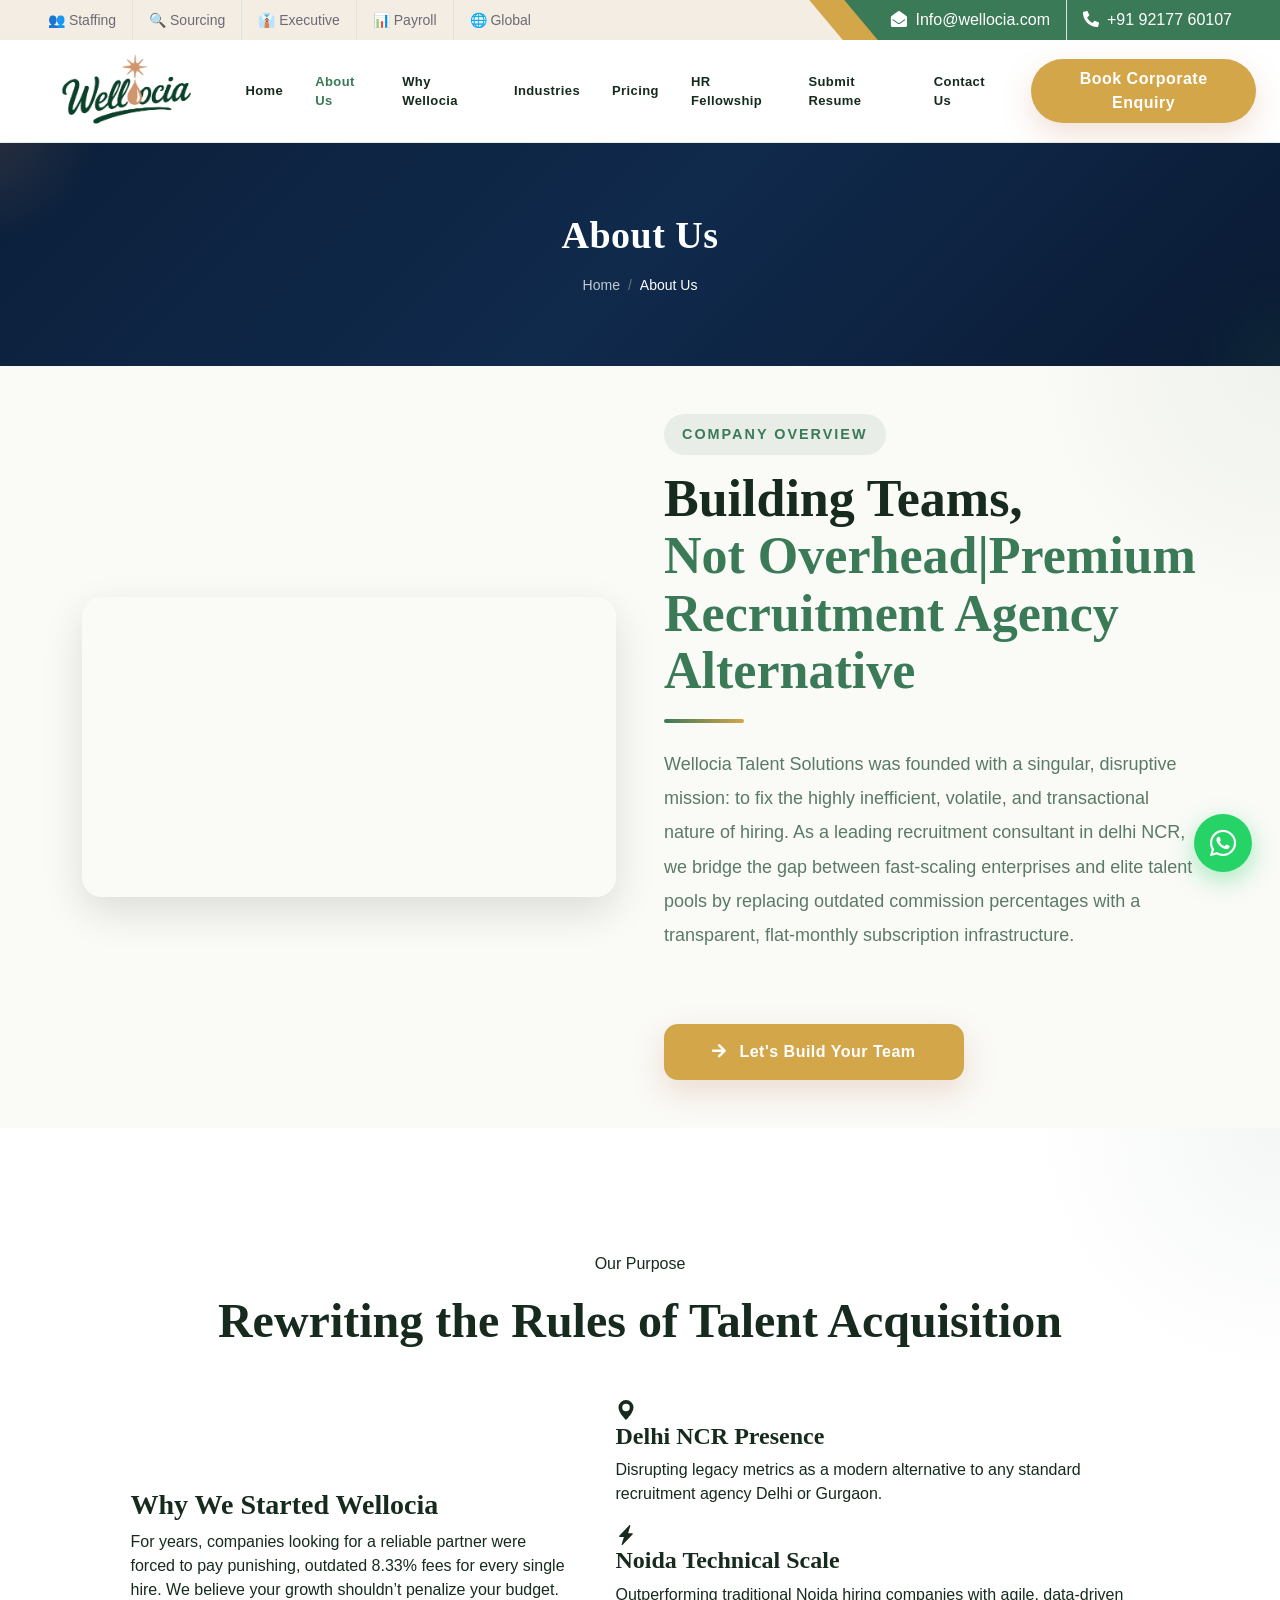
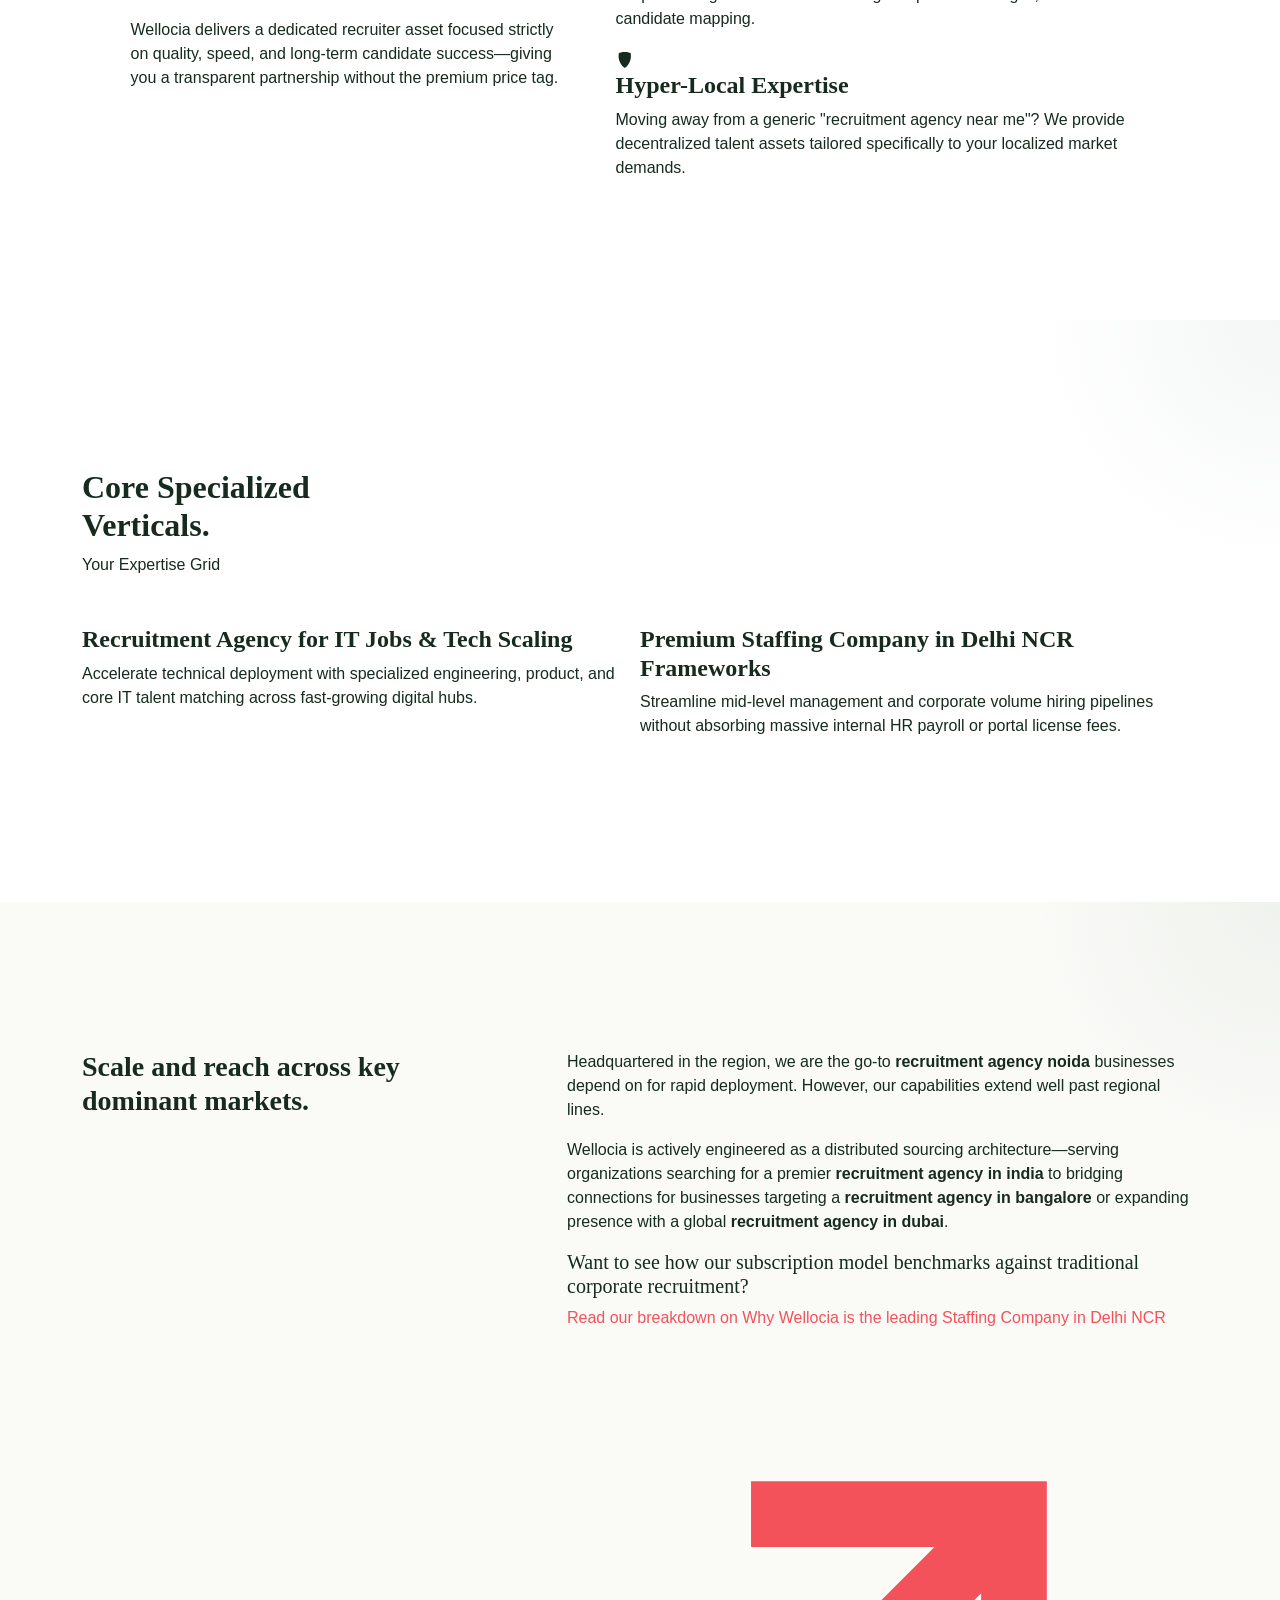
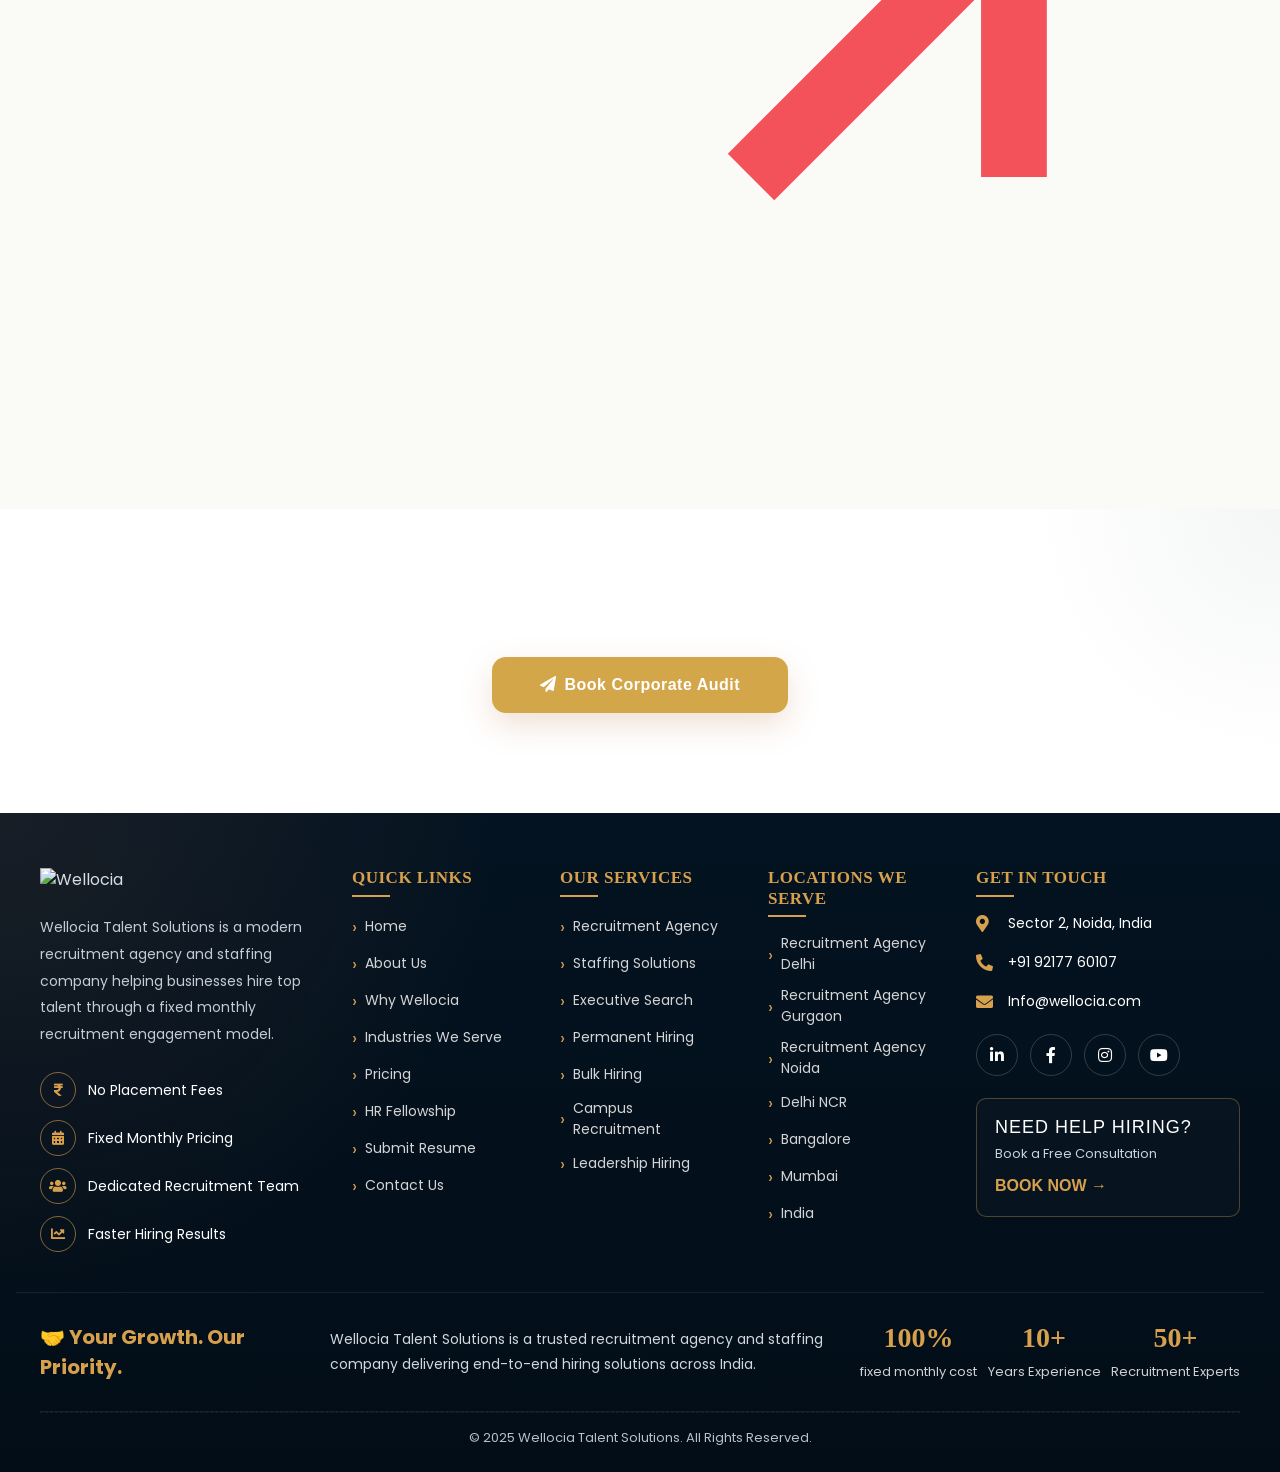
==== commit d47b86e3: "Update about.html" ====
--- a/about.html
+++ b/about.html
@@ -353,7 +353,7 @@
              <section>
             <div class="text-center mt-5">
                 <a href="contact.html" class="btn btn-primary px-5 py-3 fw-semibold" style="font-size: 16px;">
-                    <i class="fas fa-paper-plane me-2"></i>Get In Touch With Us
+                    <i class="fas fa-paper-plane me-2"></i>Book Corporate Audit
                 </a>
             </div>
         </div>
